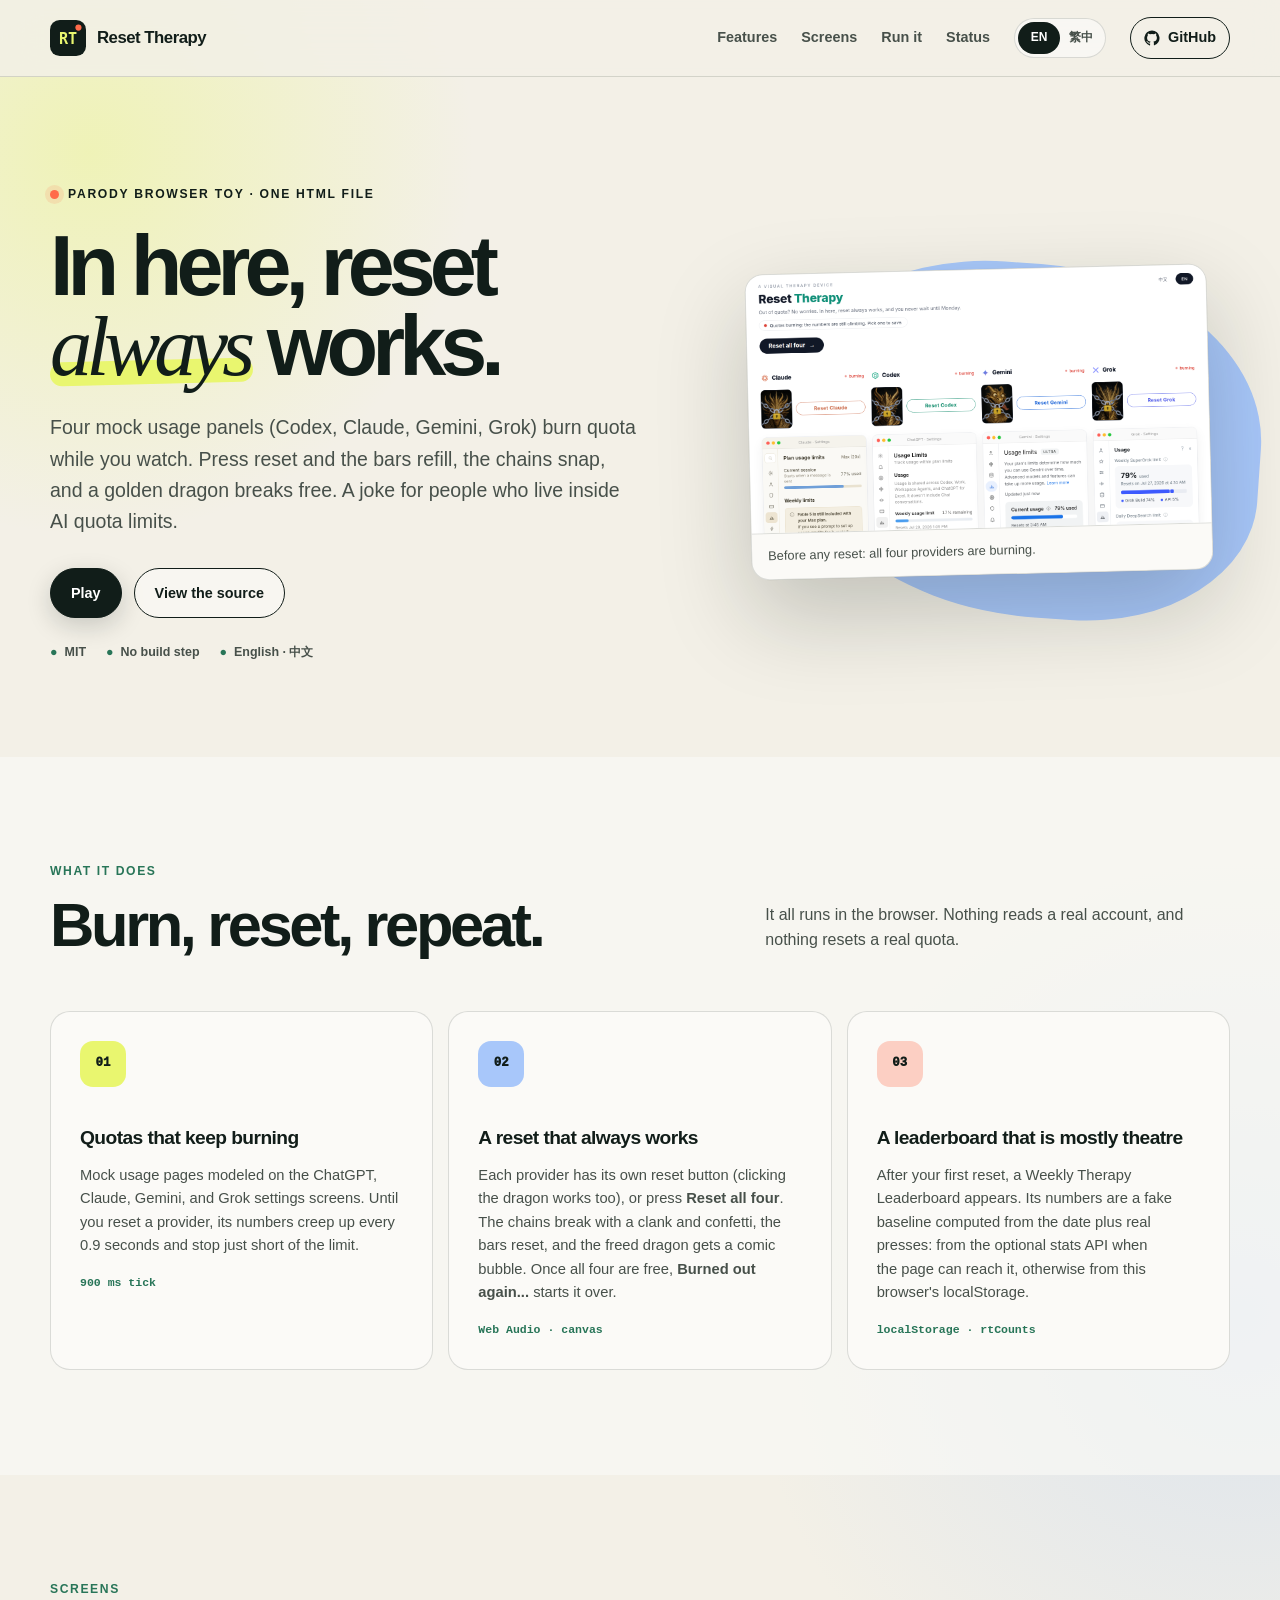
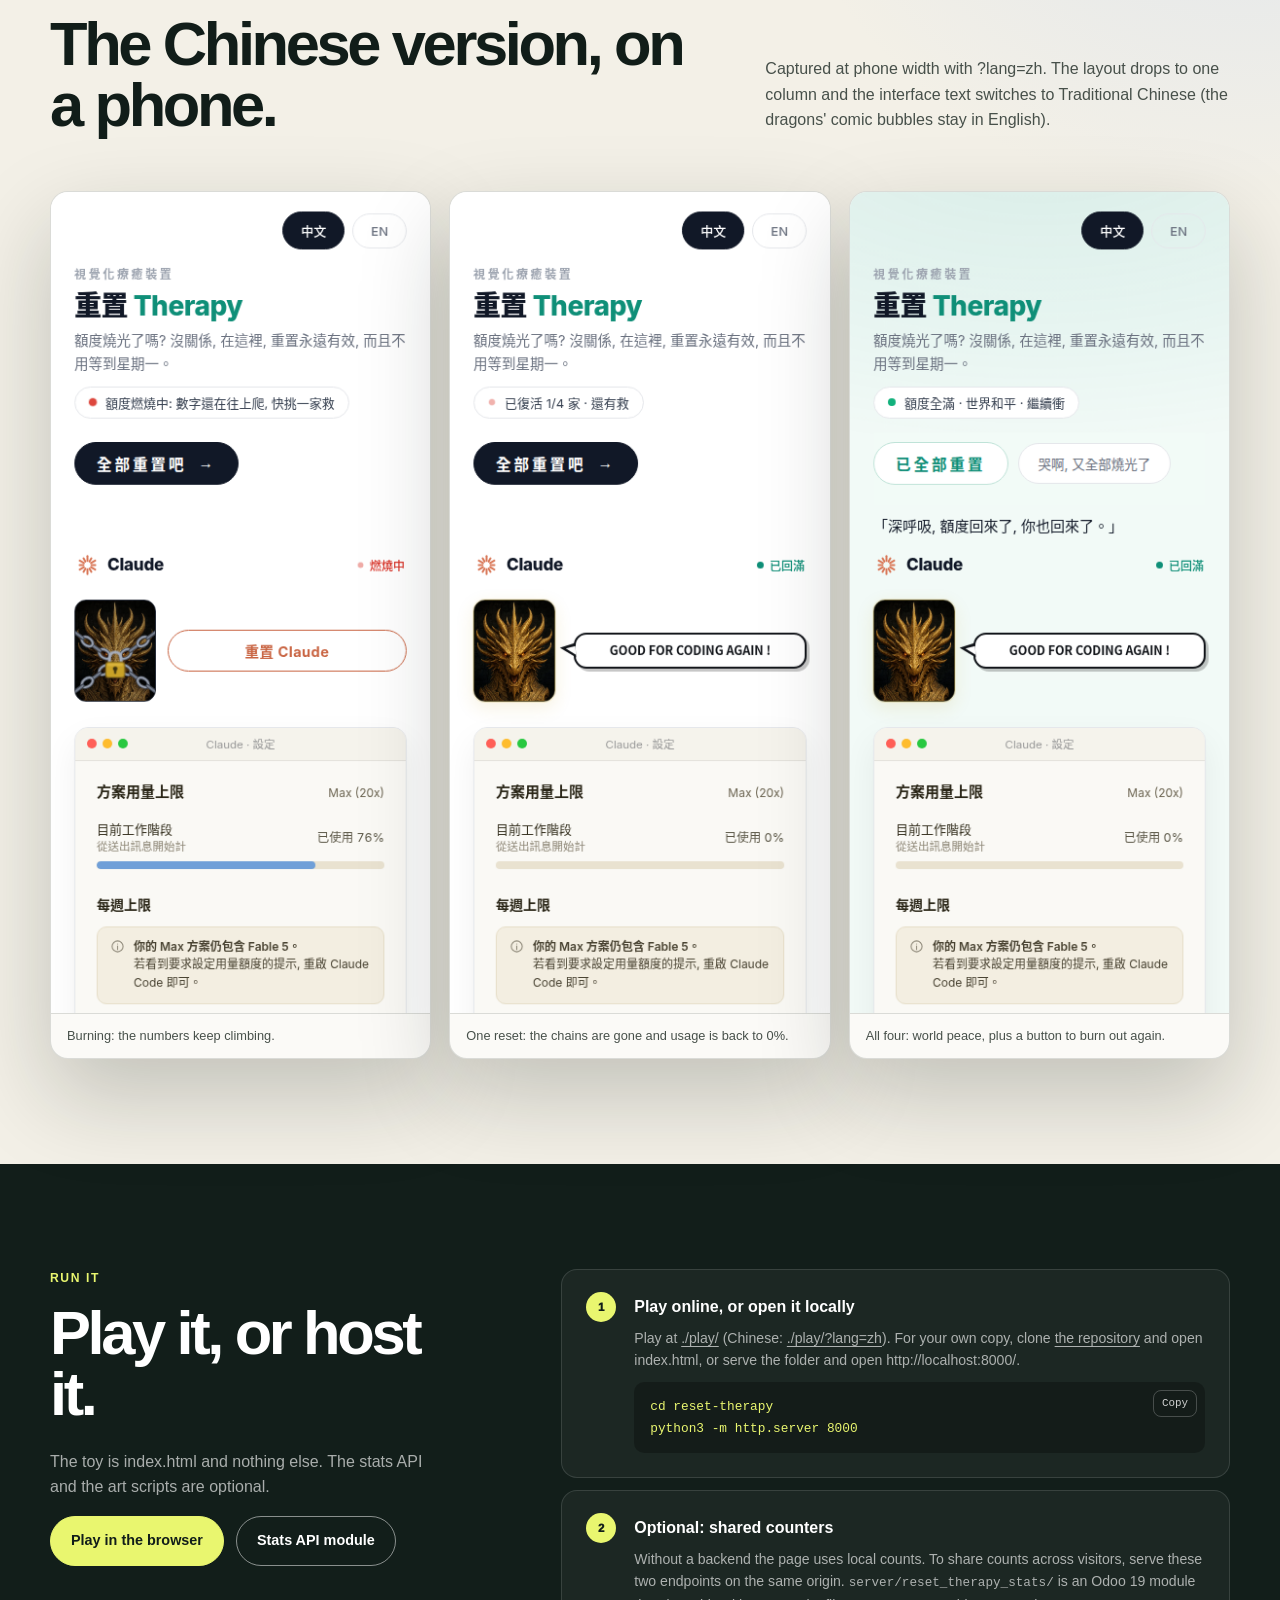
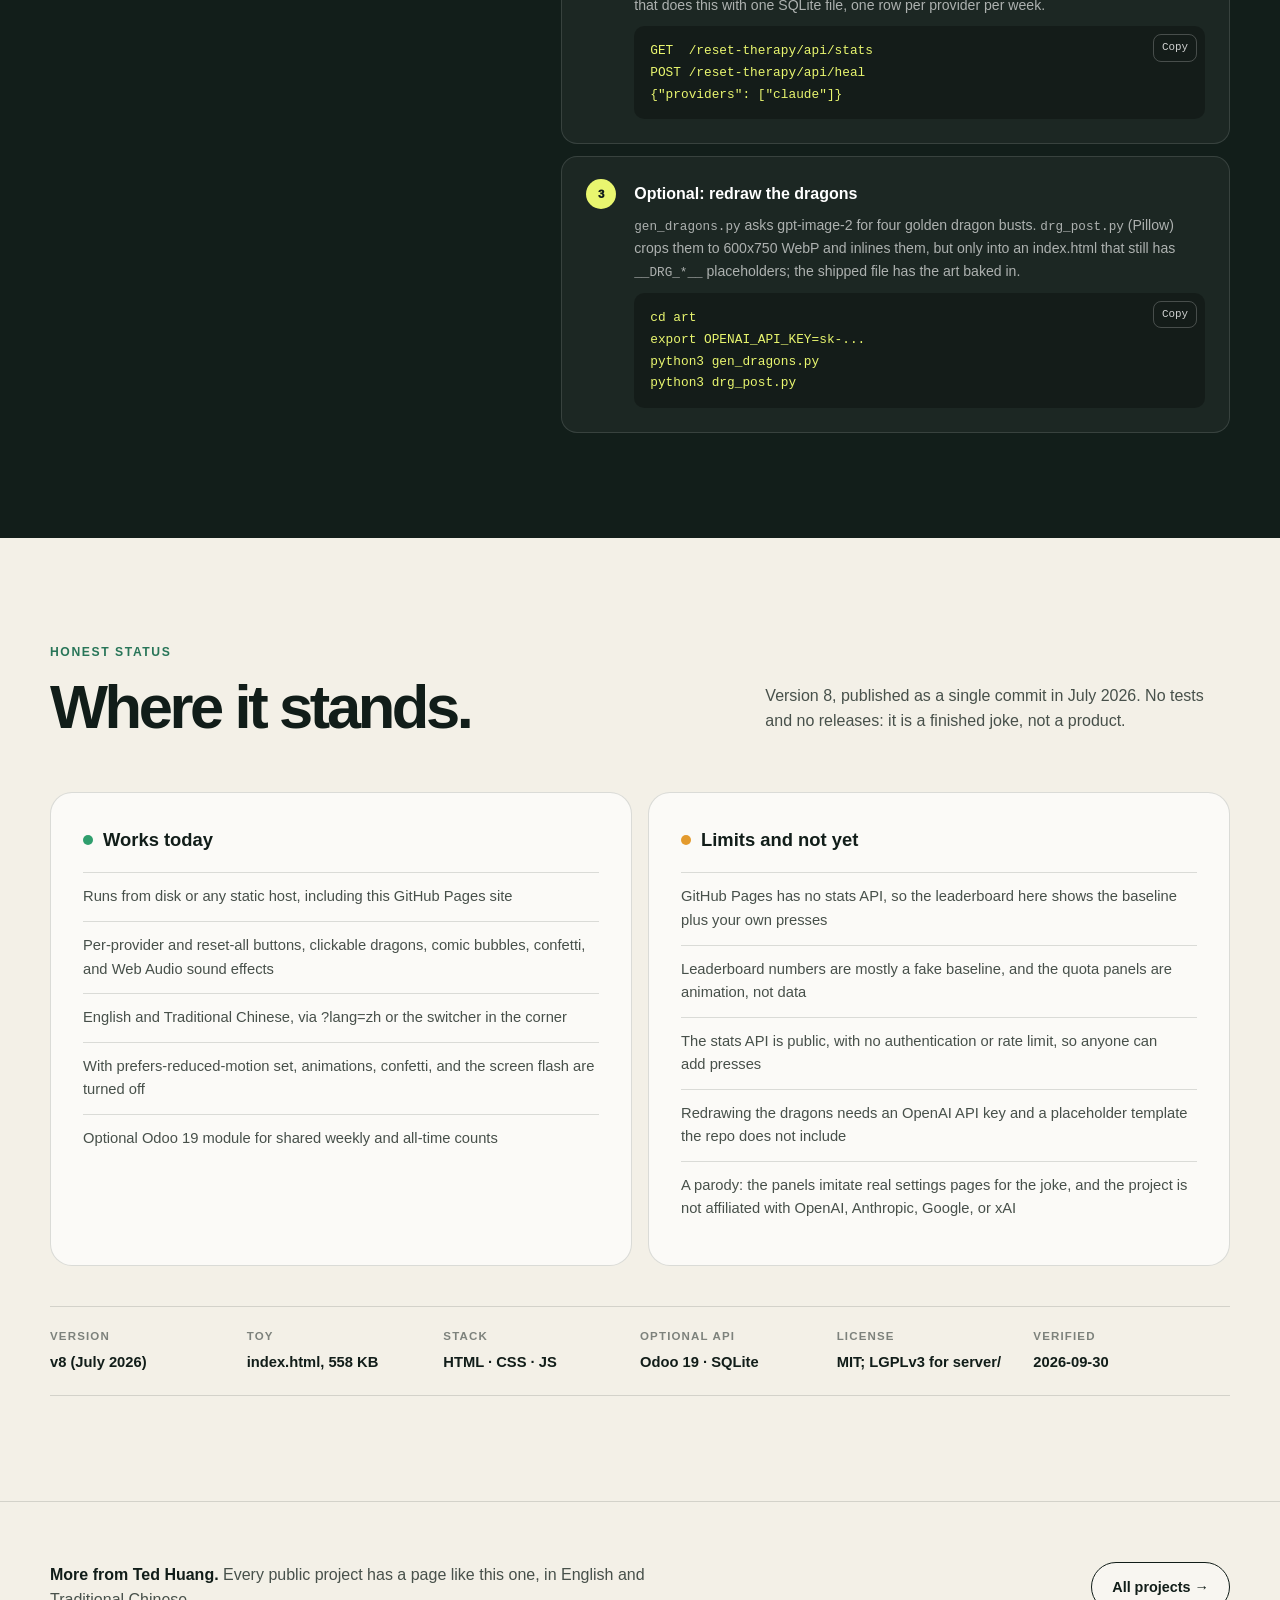
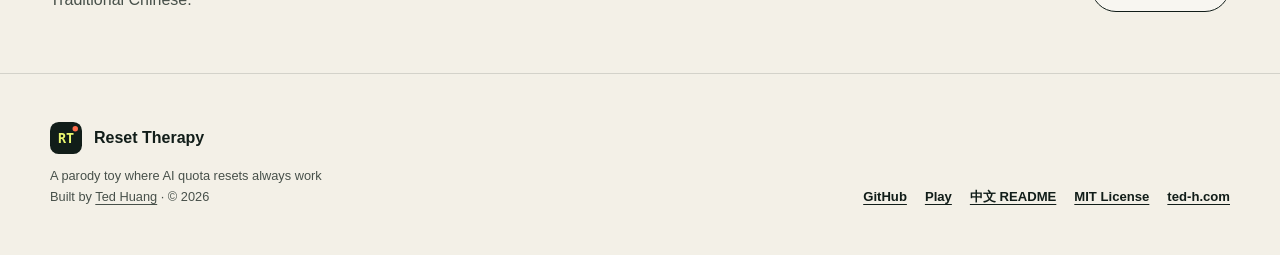
==== site/index.html @ f3035658 "Add bilingual project page and refresh README - site/: English / Traditional Chinese project page fo" ====
<!doctype html>
<!-- Generated from site/page.json by the project-page kit (https://github.com/teddashh/teddashh.github.io/tree/main/kit). Edit page.json, then re-render. -->
<html lang="en" data-lang="en" data-title-en="Reset Therapy · A parody toy where AI quota resets always work" data-title-zh="Reset Therapy · AI 額度永遠能重置的惡搞小玩具" data-desc-en="A one-file browser toy: four mock AI usage panels burn quota in real time, and pressing reset frees a chained golden dragon. Play it on GitHub Pages; an optional Odoo module adds shared counts." data-desc-zh="單一 HTML 檔的瀏覽器小玩具：四個仿造的 AI 用量面板即時燒額度，按下重置就能放出被鎖鏈綁住的黃金龍。可以直接在 GitHub Pages 上玩，選配的 Odoo 模組能讓訪客共用次數。">
<head>
<meta charset="utf-8">
<meta name="viewport" content="width=device-width, initial-scale=1">
<meta http-equiv="Content-Security-Policy" content="default-src 'none'; style-src 'self'; script-src 'self'; img-src 'self' data:; connect-src 'none'; base-uri 'none'; form-action 'none'">
<meta name="theme-color" content="#111d19">
<title>Reset Therapy · A parody toy where AI quota resets always work</title>
<meta name="description" content="A one-file browser toy: four mock AI usage panels burn quota in real time, and pressing reset frees a chained golden dragon. Play it on GitHub Pages; an optional Odoo module adds shared counts.">
<link rel="canonical" href="https://teddashh.github.io/reset-therapy/">
<link rel="alternate" hreflang="en" href="https://teddashh.github.io/reset-therapy/">
<link rel="alternate" hreflang="zh-Hant" href="https://teddashh.github.io/reset-therapy/?lang=zh-TW">
<link rel="alternate" hreflang="x-default" href="https://teddashh.github.io/reset-therapy/">
<meta property="og:type" content="website">
<meta property="og:title" content="Reset Therapy · A parody toy where AI quota resets always work">
<meta property="og:description" content="A one-file browser toy: four mock AI usage panels burn quota in real time, and pressing reset frees a chained golden dragon. Play it on GitHub Pages; an optional Odoo module adds shared counts.">
<meta property="og:url" content="https://teddashh.github.io/reset-therapy/">
<meta name="twitter:card" content="summary">
<link rel="icon" href="favicon.svg" type="image/svg+xml">
<link rel="stylesheet" href="styles.css">
<script src="lang.js"></script>
<script src="app.js" defer></script>
<script type="application/ld+json">{"@context": "https://schema.org", "@type": "SoftwareSourceCode", "name": "Reset Therapy", "codeRepository": "https://github.com/teddashh/reset-therapy", "description": "A one-file browser toy: four mock AI usage panels burn quota in real time, and pressing reset frees a chained golden dragon. Play it on GitHub Pages; an optional Odoo module adds shared counts.", "author": {"@type": "Person", "name": "Ted Huang", "url": "https://www.ted-h.com"}, "url": "https://teddashh.github.io/reset-therapy/", "programmingLanguage": "HTML", "license": "https://spdx.org/licenses/MIT.html"}</script>
</head>
<body>
<a class="skip-link" href="#main"><span class="lang-en">Skip to content</span><span class="lang-zh" lang="zh-Hant">跳到主要內容</span></a>
<header class="site-header"><div class="header-inner">
<a class="brand" href="#top"><img src="logo.svg" alt="" width="36" height="36"><span>Reset Therapy</span></a>
<button class="menu-button" type="button" aria-expanded="false" aria-controls="site-navigation"><span class="lang-en">Menu</span><span class="lang-zh" lang="zh-Hant">選單</span></button>
<nav class="site-nav" id="site-navigation" aria-label="Primary">
<a href="#features"><span class="lang-en">Features</span><span class="lang-zh" lang="zh-Hant">功能</span></a><a href="#screens"><span class="lang-en">Screens</span><span class="lang-zh" lang="zh-Hant">畫面</span></a><a href="#start"><span class="lang-en">Run it</span><span class="lang-zh" lang="zh-Hant">執行</span></a><a href="#status"><span class="lang-en">Status</span><span class="lang-zh" lang="zh-Hant">目前狀態</span></a>
<div class="language-switch" role="group" aria-label="Language / 語言"><button type="button" data-language="en" aria-pressed="true">EN</button><button type="button" data-language="zh" aria-pressed="false">繁中</button></div>
<a class="github-link" href="https://github.com/teddashh/reset-therapy"><svg viewBox="0 0 24 24" aria-hidden="true"><path fill="currentColor" d="M12 .7a11.5 11.5 0 0 0-3.64 22.4c.58.1.79-.25.79-.56v-2.24c-3.22.7-3.9-1.37-3.9-1.37-.52-1.34-1.28-1.7-1.28-1.7-1.05-.72.08-.7.08-.7 1.16.08 1.77 1.19 1.77 1.19 1.03 1.77 2.7 1.26 3.36.96.1-.75.4-1.26.73-1.55-2.57-.29-5.28-1.29-5.28-5.69 0-1.26.45-2.28 1.19-3.09-.12-.29-.52-1.46.11-3.05 0 0 .97-.31 3.16 1.18a10.96 10.96 0 0 1 5.76 0c2.2-1.49 3.16-1.18 3.16-1.18.63 1.59.23 2.76.11 3.05.74.81 1.19 1.83 1.19 3.09 0 4.42-2.72 5.39-5.3 5.68.42.36.79 1.07.79 2.16v3.21c0 .31.21.67.8.56A11.5 11.5 0 0 0 12 .7Z"/></svg><span>GitHub</span></a>
</nav>
</div></header>
<main id="main">
<section class="hero" id="top"><div class="hero-copy"><div class="eyebrow"><span class="lang-en">Parody browser toy · One HTML file</span><span class="lang-zh" lang="zh-Hant">惡搞瀏覽器小玩具 · 單一 HTML 檔</span></div><h1 class="lang-en">In here, reset <em>always</em> works.</h1><h1 class="lang-zh" lang="zh-Hant">這裡的重置<em>永遠</em>有效。</h1><p class="lang-en">Four mock usage panels (Codex, Claude, Gemini, Grok) burn quota while you watch. Press reset and the bars refill, the chains snap, and a golden dragon breaks free. A joke for people who live inside AI quota limits.</p><p class="lang-zh" lang="zh-Hant">四個仿造的用量面板（Codex、Claude、Gemini、Grok）就在你眼前燒額度。按下重置，額度回滿、鎖鏈斷開，黃金龍重獲自由。獻給活在 AI 額度上限裡的人。</p><div class="button-row"><a class="button button-primary" href="./play/"><span class="lang-en">Play</span><span class="lang-zh" lang="zh-Hant">開始玩</span></a><a class="button button-secondary" href="https://github.com/teddashh/reset-therapy"><span class="lang-en">View the source</span><span class="lang-zh" lang="zh-Hant">查看原始碼</span></a></div><div class="hero-notes"><span>MIT</span><span class="lang-en">No build step</span><span class="lang-zh" lang="zh-Hant">不用建置</span><span>English · 中文</span></div></div><div class="visual-wrap is-image"><figure class="shot"><img src="assets/screenshot-desktop.png" alt="Reset Therapy in a desktop browser, English interface: four chained golden dragons with reset buttons above mock usage panels for Claude, Codex, Gemini, and Grok, all marked burning" loading="eager"><figcaption><span class="lang-en">Before any reset: all four providers are burning.</span><span class="lang-zh" lang="zh-Hant">還沒重置：四家都在燃燒中。</span></figcaption></figure></div></section>
<section class="tinted" id="features"><div class="section"><div class="section-heading "><div><div class="section-kicker"><span class="lang-en">What it does</span><span class="lang-zh" lang="zh-Hant">功能</span></div><h2 class="lang-en">Burn, reset, repeat.</h2><h2 class="lang-zh" lang="zh-Hant">燒光、重置、再來一次。</h2></div><p class="lang-en">It all runs in the browser. Nothing reads a real account, and nothing resets a real quota.</p><p class="lang-zh" lang="zh-Hant">全部在瀏覽器裡執行，不讀任何真實帳號，也不會重置任何真實額度。</p></div><div class="card-grid"><article class="card"><div class="card-icon">01</div><h3 class="lang-en">Quotas that keep burning</h3><h3 class="lang-zh" lang="zh-Hant">一直在燒的額度</h3><p class="lang-en">Mock usage pages modeled on the ChatGPT, Claude, Gemini, and Grok settings screens. Until you reset a provider, its numbers creep up every 0.9 seconds and stop just short of the limit.</p><p class="lang-zh" lang="zh-Hant">仿照 ChatGPT、Claude、Gemini、Grok 設定畫面做的用量頁。還沒重置的那幾家，數字每 0.9 秒往上爬一點，一路爬到快滿才停。</p><span class="tag">900 ms tick</span></article><article class="card"><div class="card-icon">02</div><h3 class="lang-en">A reset that always works</h3><h3 class="lang-zh" lang="zh-Hant">永遠有效的重置</h3><p class="lang-en">Each provider has its own reset button (clicking the dragon works too), or press <strong>Reset all four</strong>. The chains break with a clank and confetti, the bars reset, and the freed dragon gets a comic bubble. Once all four are free, <strong>Burned out again...</strong> starts it over.</p><p class="lang-zh" lang="zh-Hant">每家都有自己的重置鈕（直接點龍也可以），或是按<strong>全部重置吧</strong>一次救四家。鎖鏈噹啷斷開、彩帶噴出、用量歸零，重獲自由的龍會冒出漫畫對話框。四家都救回來之後，還有一顆「又全部燒光了」的按鈕讓一切重來。</p><span class="tag">Web Audio · canvas</span></article><article class="card"><div class="card-icon">03</div><h3 class="lang-en">A leaderboard that is mostly theatre</h3><h3 class="lang-zh" lang="zh-Hant">大半是演出來的排行榜</h3><p class="lang-en">After your first reset, a Weekly Therapy Leaderboard appears. Its numbers are a fake baseline computed from the date plus real presses: from the optional stats API when the page can reach it, otherwise from this browser&#x27;s localStorage.</p><p class="lang-zh" lang="zh-Hant">第一次重置之後，會出現本週療癒排行榜。上面的數字是依日期算出來的假基準值，加上真實的重置次數：連得到選配的統計 API 就用全站累計，連不到就用這個瀏覽器 localStorage 裡的次數。</p><span class="tag">localStorage · rtCounts</span></article></div></div></section>
<section class="section" id="screens"><div class="section-heading "><div><div class="section-kicker"><span class="lang-en">Screens</span><span class="lang-zh" lang="zh-Hant">畫面</span></div><h2 class="lang-en">The Chinese version, on a phone.</h2><h2 class="lang-zh" lang="zh-Hant">手機上的中文版。</h2></div><p class="lang-en">Captured at phone width with ?lang=zh. The layout drops to one column and the interface text switches to Traditional Chinese (the dragons&#x27; comic bubbles stay in English).</p><p class="lang-zh" lang="zh-Hant">用手機寬度加上 ?lang=zh 擷取：版面收成單欄，介面文字換成繁體中文（龍的漫畫對話框維持英文）。</p></div><div class="showcase-grid n3"><figure class="shot"><img src="assets/screenshot-mobile.png" alt="Chinese interface on a phone: Claude&#x27;s dragon in chains next to its reset button, session usage at 76 percent, status burning" loading="lazy"><figcaption><span class="lang-en">Burning: the numbers keep climbing.</span><span class="lang-zh" lang="zh-Hant">燃燒中：數字還在往上爬。</span></figcaption></figure><figure class="shot"><img src="assets/screenshot-mobile-reset-one.png" alt="After resetting Claude: the dragon is free with a comic bubble, usage back to 0 percent, and the status line reads 1 of 4 restored" loading="lazy"><figcaption><span class="lang-en">One reset: the chains are gone and usage is back to 0%.</span><span class="lang-zh" lang="zh-Hant">重置一家：鎖鏈不見了，用量回到 0%。</span></figcaption></figure><figure class="shot"><img src="assets/screenshot-mobile-reset-all.png" alt="After Reset all four: the status line reads quotas full and world peace, with a second button for burning out again" loading="lazy"><figcaption><span class="lang-en">All four: world peace, plus a button to burn out again.</span><span class="lang-zh" lang="zh-Hant">四家全滿：世界和平，外加一顆再燒光一次的按鈕。</span></figcaption></figure></div></section>
<section class="dark-band" id="start"><div class="section qs-grid"><div><div class="section-kicker"><span class="lang-en">Run it</span><span class="lang-zh" lang="zh-Hant">執行</span></div><h2 class="lang-en">Play it, or host it.</h2><h2 class="lang-zh" lang="zh-Hant">線上直接玩，自己也能架。</h2><p class="lang-en">The toy is index.html and nothing else. The stats API and the art scripts are optional.</p><p class="lang-zh" lang="zh-Hant">玩具本體就只有 index.html，統計 API 和美術腳本都是選配。</p><div class="button-row"><a class="button button-primary" href="./play/"><span class="lang-en">Play in the browser</span><span class="lang-zh" lang="zh-Hant">在瀏覽器裡玩</span></a><a class="button button-secondary" href="https://github.com/teddashh/reset-therapy/tree/main/server/reset_therapy_stats"><span class="lang-en">Stats API module</span><span class="lang-zh" lang="zh-Hant">統計 API 模組</span></a></div></div><div class="steps"><article class="step"><h3 class="lang-en">Play online, or open it locally</h3><h3 class="lang-zh" lang="zh-Hant">線上玩，或在本機打開</h3><p class="lang-en">Play at <a href="./play/">./play/</a> (Chinese: <a href="./play/?lang=zh">./play/?lang=zh</a>). For your own copy, clone <a href="https://github.com/teddashh/reset-therapy">the repository</a> and open index.html, or serve the folder and open http://localhost:8000/.</p><p class="lang-zh" lang="zh-Hant">線上版在 <a href="./play/?lang=zh">./play/?lang=zh</a>。想自己跑一份，就把 <a href="https://github.com/teddashh/reset-therapy">這個 repo</a> clone 下來，直接用瀏覽器打開 index.html，或用下面的指令架起來，再打開 http://localhost:8000/。</p><div class="code-wrap"><pre class="code" id="code-1">cd reset-therapy
python3 -m http.server 8000</pre><button class="copy" type="button" data-copy="code-1"><span class="idle"><span class="lang-en">Copy</span><span class="lang-zh" lang="zh-Hant">複製</span></span><span class="done"><span class="lang-en">Copied</span><span class="lang-zh" lang="zh-Hant">已複製</span></span></button></div></article><article class="step"><h3 class="lang-en">Optional: shared counters</h3><h3 class="lang-zh" lang="zh-Hant">選配：全站共用的次數</h3><p class="lang-en">Without a backend the page uses local counts. To share counts across visitors, serve these two endpoints on the same origin. <code>server/reset_therapy_stats/</code> is an Odoo 19 module that does this with one SQLite file, one row per provider per week.</p><p class="lang-zh" lang="zh-Hant">沒有後端時，頁面用的是本機次數。想讓所有訪客看到同一份數字，就在同一個網域提供下面兩個端點。<code>server/reset_therapy_stats/</code> 是 Odoo 19 模組版的實作，次數存在一個 SQLite 檔，每家每週一列。</p><div class="code-wrap"><pre class="code" id="code-2">GET  /reset-therapy/api/stats
POST /reset-therapy/api/heal
{&quot;providers&quot;: [&quot;claude&quot;]}</pre><button class="copy" type="button" data-copy="code-2"><span class="idle"><span class="lang-en">Copy</span><span class="lang-zh" lang="zh-Hant">複製</span></span><span class="done"><span class="lang-en">Copied</span><span class="lang-zh" lang="zh-Hant">已複製</span></span></button></div></article><article class="step"><h3 class="lang-en">Optional: redraw the dragons</h3><h3 class="lang-zh" lang="zh-Hant">選配：重畫四條龍</h3><p class="lang-en"><code>gen_dragons.py</code> asks gpt-image-2 for four golden dragon busts. <code>drg_post.py</code> (Pillow) crops them to 600x750 WebP and inlines them, but only into an index.html that still has <code>__DRG_*__</code> placeholders; the shipped file has the art baked in.</p><p class="lang-zh" lang="zh-Hant"><code>gen_dragons.py</code> 呼叫 gpt-image-2 生成四張黃金龍半身像，<code>drg_post.py</code>（需要 Pillow）再把圖裁成 600x750 的 WebP 內嵌進去。不過它只能寫進還留著 <code>__DRG_*__</code> 預留標記的 index.html，repo 裡的版本已經把圖內嵌好了。</p><div class="code-wrap"><pre class="code" id="code-3">cd art
export OPENAI_API_KEY=sk-...
python3 gen_dragons.py
python3 drg_post.py</pre><button class="copy" type="button" data-copy="code-3"><span class="idle"><span class="lang-en">Copy</span><span class="lang-zh" lang="zh-Hant">複製</span></span><span class="done"><span class="lang-en">Copied</span><span class="lang-zh" lang="zh-Hant">已複製</span></span></button></div></article></div></div></section>
<section class="section" id="status"><div class="section-heading "><div><div class="section-kicker"><span class="lang-en">Honest status</span><span class="lang-zh" lang="zh-Hant">誠實的現況</span></div><h2 class="lang-en">Where it stands.</h2><h2 class="lang-zh" lang="zh-Hant">目前的樣子。</h2></div><p class="lang-en">Version 8, published as a single commit in July 2026. No tests and no releases: it is a finished joke, not a product.</p><p class="lang-zh" lang="zh-Hant">第 8 版，2026 年 7 月以單一 commit 發佈。沒有測試，也沒有 release：這是一個完成的玩笑，不是產品。</p></div><div class="status-grid"><div class="status-col"><h3 class="lang-en">Works today</h3><h3 class="lang-zh" lang="zh-Hant">目前可用</h3><ul><li class="lang-en">Runs from disk or any static host, including this GitHub Pages site</li><li class="lang-zh" lang="zh-Hant">直接開檔或放在任何靜態主機都能跑，包括這個 GitHub Pages 網站</li><li class="lang-en">Per-provider and reset-all buttons, clickable dragons, comic bubbles, confetti, and Web Audio sound effects</li><li class="lang-zh" lang="zh-Hant">單家重置、全部重置、可以點的龍、漫畫對話框、彩帶與 Web Audio 音效</li><li class="lang-en">English and Traditional Chinese, via ?lang=zh or the switcher in the corner</li><li class="lang-zh" lang="zh-Hant">英文與繁體中文，用 ?lang=zh 或右上角的按鈕切換</li><li class="lang-en">With prefers-reduced-motion set, animations, confetti, and the screen flash are turned off</li><li class="lang-zh" lang="zh-Hant">系統開啟「減少動態效果」時，動畫、彩帶和閃屏都會關掉</li><li class="lang-en">Optional Odoo 19 module for shared weekly and all-time counts</li><li class="lang-zh" lang="zh-Hant">選配的 Odoo 19 模組，提供全站共用的每週與累計次數</li></ul></div><div class="status-col is-limits"><h3 class="lang-en">Limits and not yet</h3><h3 class="lang-zh" lang="zh-Hant">限制與尚未完成</h3><ul><li class="lang-en">GitHub Pages has no stats API, so the leaderboard here shows the baseline plus your own presses</li><li class="lang-zh" lang="zh-Hant">GitHub Pages 上沒有統計 API，所以這裡的排行榜只有基準值加上你自己的次數</li><li class="lang-en">Leaderboard numbers are mostly a fake baseline, and the quota panels are animation, not data</li><li class="lang-zh" lang="zh-Hant">排行榜的數字大部分是假的基準值，額度面板也只是動畫，不是真實資料</li><li class="lang-en">The stats API is public, with no authentication or rate limit, so anyone can add presses</li><li class="lang-zh" lang="zh-Hant">統計 API 是公開的，沒有驗證也沒有速率限制，任何人都能直接加次數</li><li class="lang-en">Redrawing the dragons needs an OpenAI API key and a placeholder template the repo does not include</li><li class="lang-zh" lang="zh-Hant">重畫龍需要 OpenAI API 金鑰，還要自備 repo 沒附的預留標記範本</li><li class="lang-en">A parody: the panels imitate real settings pages for the joke, and the project is not affiliated with OpenAI, Anthropic, Google, or xAI</li><li class="lang-zh" lang="zh-Hant">這是惡搞作品：面板模仿真實設定頁只是為了好笑，本專案與 OpenAI、Anthropic、Google、xAI 都沒有關係</li></ul></div></div><dl class="facts"><div class="fact"><dt><span class="lang-en">Version</span><span class="lang-zh" lang="zh-Hant">版本</span></dt><dd><span class="lang-en">v8 (July 2026)</span><span class="lang-zh" lang="zh-Hant">v8（2026 年 7 月）</span></dd></div><div class="fact"><dt><span class="lang-en">Toy</span><span class="lang-zh" lang="zh-Hant">玩具本體</span></dt><dd><span class="lang-en">index.html, 558 KB</span><span class="lang-zh" lang="zh-Hant">index.html，558 KB</span></dd></div><div class="fact"><dt><span class="lang-en">Stack</span><span class="lang-zh" lang="zh-Hant">技術</span></dt><dd><span>HTML · CSS · JS</span></dd></div><div class="fact"><dt><span class="lang-en">Optional API</span><span class="lang-zh" lang="zh-Hant">選配 API</span></dt><dd><span>Odoo 19 · SQLite</span></dd></div><div class="fact"><dt><span class="lang-en">License</span><span class="lang-zh" lang="zh-Hant">授權</span></dt><dd><span class="lang-en">MIT; LGPLv3 for server/</span><span class="lang-zh" lang="zh-Hant">MIT；server/ 為 LGPLv3</span></dd></div><div class="fact"><dt><span class="lang-en">Verified</span><span class="lang-zh" lang="zh-Hant">查核日期</span></dt><dd><span>2026-09-30</span></dd></div></dl></section>
<section class="more"><div class="more-inner"><p class="lang-en"><strong>More from Ted Huang.</strong> Every public project has a page like this one, in English and Traditional Chinese.</p><p class="lang-zh" lang="zh-Hant"><strong>Ted Huang 的其他作品。</strong>每個公開專案都有一頁像這樣的中英雙語介紹。</p><a class="button button-secondary" href="https://teddashh.github.io/"><span class="lang-en">All projects →</span><span class="lang-zh" lang="zh-Hant">全部專案 →</span></a></div></section>
</main>
<footer class="site-footer"><div class="footer-inner">
<div><div class="footer-brand"><img src="logo.svg" alt="" width="32" height="32"><span>Reset Therapy</span></div>
<p class="lang-en">A parody toy where AI quota resets always work</p><p class="lang-zh" lang="zh-Hant">AI 額度永遠能重置的惡搞小玩具</p>
<p><span class="lang-en">Built by</span><span class="lang-zh" lang="zh-Hant">作者</span> <a href="https://github.com/teddashh">Ted Huang</a> · © <span data-year>2026</span></p></div>
<div class="footer-links"><a href="https://github.com/teddashh/reset-therapy">GitHub</a><a href="./play/"><span class="lang-en">Play</span><span class="lang-zh" lang="zh-Hant">開始玩</span></a><a href="https://github.com/teddashh/reset-therapy/blob/main/README.zh-TW.md"><span class="lang-en">中文 README</span><span class="lang-zh" lang="zh-Hant">中文 README</span></a><a href="https://github.com/teddashh/reset-therapy/blob/main/LICENSE"><span class="lang-en">MIT License</span><span class="lang-zh" lang="zh-Hant">MIT 授權</span></a><a href="https://www.ted-h.com">ted-h.com</a></div>
</div></footer>
</body>
</html>
---- site/styles.css ----
:root {
  --ink: #111d19;
  --paper: #f3f0e7;
  --accent: #e9f66f;
  --accent-2: #a8c7fa;
  --signal: #ff6b4a;
  --kicker: #287558;
}

/* Shared project-page system for github.com/teddashh repositories.
   Per-project colors are injected as :root variables above this file's rules. */

:root {
  --ink-soft: color-mix(in srgb, var(--ink) 76%, var(--paper));
  --ink-faint: color-mix(in srgb, var(--ink) 52%, var(--paper));
  --paper-strong: color-mix(in srgb, var(--paper) 35%, #ffffff);
  --line: color-mix(in srgb, var(--ink) 14%, transparent);
  --shadow: 0 24px 80px color-mix(in srgb, var(--ink) 12%, transparent);
  --mono: ui-monospace, SFMono-Regular, Menlo, Consolas, "Liberation Mono", monospace;
  --serif: Georgia, "Times New Roman", "Noto Serif TC", "Songti TC", serif;
  --max: 1180px;
}

* { box-sizing: border-box; }

html {
  scroll-behavior: smooth;
  scroll-padding-top: 92px;
}

html[data-lang="en"] .lang-zh,
html[data-lang="zh"] .lang-en {
  display: none !important;
}

body {
  margin: 0;
  color: var(--ink);
  background:
    radial-gradient(circle at 7% 3%, color-mix(in srgb, var(--accent) 40%, transparent), transparent 24rem),
    radial-gradient(circle at 97% 26%, color-mix(in srgb, var(--accent-2) 30%, transparent), transparent 31rem),
    var(--paper);
  font-family: Inter, ui-sans-serif, -apple-system, BlinkMacSystemFont, "Segoe UI", "PingFang TC", "Noto Sans TC", "Microsoft JhengHei", sans-serif;
  line-height: 1.6;
  -webkit-font-smoothing: antialiased;
}

html[data-lang="zh"] body { line-height: 1.75; }

/* Keep Chinese headings and quotes from splitting a word across lines: break at
   spaces, punctuation, and the word boundaries app.js marks, balance the
   lines, and only fall back to any point if a single word cannot fit. */
html[data-lang="zh"] h1,
html[data-lang="zh"] h2,
html[data-lang="zh"] .quote {
  word-break: keep-all;
  overflow-wrap: anywhere;
  text-wrap: balance;
}

/* Keep a lone character or word off the last line of body copy. */
p, li { text-wrap: pretty; }

a {
  color: inherit;
  text-decoration-thickness: 1px;
  text-underline-offset: 0.2em;
}

button, a { -webkit-tap-highlight-color: transparent; }

button:focus-visible,
a:focus-visible {
  outline: 3px solid var(--signal);
  outline-offset: 4px;
}

code {
  font-family: var(--mono);
  font-size: 0.9em;
}

.skip-link {
  position: fixed;
  z-index: 100;
  top: 12px;
  left: 12px;
  transform: translateY(-150%);
  padding: 10px 14px;
  border-radius: 8px;
  background: var(--ink);
  color: #fff;
}

.skip-link:focus { transform: none; }

/* ---------- header ---------- */

.site-header {
  position: sticky;
  z-index: 20;
  top: 0;
  border-bottom: 1px solid var(--line);
  background: color-mix(in srgb, var(--paper) 86%, transparent);
  backdrop-filter: blur(18px);
  -webkit-backdrop-filter: blur(18px);
}

.header-inner {
  width: min(calc(100% - 40px), var(--max));
  height: 76px;
  margin: 0 auto;
  display: flex;
  align-items: center;
  gap: 28px;
}

.brand {
  display: inline-flex;
  align-items: center;
  gap: 11px;
  font-size: 1.05rem;
  font-weight: 800;
  letter-spacing: -0.03em;
  text-decoration: none;
  white-space: nowrap;
}

.brand img {
  width: 36px;
  height: 36px;
}

.site-nav {
  display: flex;
  align-items: center;
  gap: 24px;
  margin-left: auto;
}

.site-nav a {
  color: var(--ink-soft);
  font-size: 0.9rem;
  font-weight: 700;
  text-decoration: none;
}

.site-nav a:hover { color: var(--ink); }

.language-switch {
  display: flex;
  padding: 3px;
  border: 1px solid var(--line);
  border-radius: 999px;
  background: color-mix(in srgb, #ffffff 48%, transparent);
}

.language-switch button {
  min-width: 42px;
  border: 0;
  border-radius: 999px;
  padding: 6px 9px;
  color: var(--ink-soft);
  background: transparent;
  cursor: pointer;
  font: inherit;
  font-size: 0.75rem;
  font-weight: 800;
}

.language-switch button[aria-pressed="true"] {
  color: #fff;
  background: var(--ink);
}

.github-link {
  display: inline-flex;
  align-items: center;
  gap: 8px;
  padding: 8px 13px;
  border: 1px solid var(--ink);
  border-radius: 999px;
}

.site-nav .github-link { color: var(--ink); }

.github-link svg { width: 16px; height: 16px; }

.menu-button {
  display: none;
  margin-left: auto;
  border: 1px solid var(--line);
  border-radius: 999px;
  padding: 8px 12px;
  background: var(--paper-strong);
  color: var(--ink);
  font: inherit;
  font-size: 0.82rem;
  font-weight: 800;
}

main { overflow: hidden; }

.hero,
.section,
.footer-inner {
  width: min(calc(100% - 40px), var(--max));
  margin-inline: auto;
}

/* ---------- hero ---------- */

.hero {
  min-height: 680px;
  padding: 100px 0 90px;
  display: grid;
  grid-template-columns: minmax(0, 1.08fr) minmax(360px, 0.92fr);
  align-items: center;
  gap: clamp(48px, 7vw, 96px);
}

.eyebrow {
  display: inline-flex;
  align-items: center;
  gap: 9px;
  margin: 0 0 22px;
  font-size: 0.76rem;
  font-weight: 900;
  letter-spacing: 0.14em;
  text-transform: uppercase;
}

.eyebrow::before {
  flex: none;
  width: 9px;
  height: 9px;
  border-radius: 50%;
  background: var(--signal);
  box-shadow: 0 0 0 5px color-mix(in srgb, var(--signal) 14%, transparent);
  content: "";
}

h1, h2, h3, p { margin-top: 0; }

h1 {
  max-width: 760px;
  margin-bottom: 25px;
  font-size: clamp(3.1rem, 6.6vw, 6.3rem);
  line-height: 0.95;
  letter-spacing: -0.07em;
}

.hero-copy h1.lang-zh {
  font-size: clamp(2.6rem, 4.7vw, 4.5rem);
  line-height: 1.08;
  letter-spacing: -0.04em;
}

h1 em {
  position: relative;
  z-index: 0;
  display: inline-block;
  font-family: var(--serif);
  font-weight: 400;
}

h1.lang-zh em { font-weight: 700; font-style: normal; }

h1 em::after {
  position: absolute;
  z-index: -1;
  right: -0.05em;
  bottom: 0.05em;
  left: 0;
  height: 0.28em;
  border-radius: 999px;
  background: var(--accent);
  content: "";
  transform: rotate(-1.5deg);
}

.hero-copy > p {
  max-width: 630px;
  margin-bottom: 31px;
  color: var(--ink-soft);
  font-size: clamp(1.05rem, 1.8vw, 1.22rem);
}

.button-row {
  display: flex;
  flex-wrap: wrap;
  gap: 12px;
}

.button {
  display: inline-flex;
  min-height: 50px;
  align-items: center;
  justify-content: center;
  gap: 9px;
  border: 1px solid var(--ink);
  border-radius: 999px;
  padding: 12px 20px;
  font-size: 0.9rem;
  font-weight: 850;
  text-decoration: none;
  transition: transform 160ms ease, box-shadow 160ms ease;
}

.button:hover { transform: translateY(-2px); }

.button-primary {
  color: #fff;
  background: var(--ink);
  box-shadow: 0 8px 24px color-mix(in srgb, var(--ink) 18%, transparent);
}

.button-secondary { background: color-mix(in srgb, #ffffff 40%, transparent); }

.hero-notes {
  display: flex;
  flex-wrap: wrap;
  gap: 9px 20px;
  margin-top: 25px;
  color: var(--ink-soft);
  font-size: 0.78rem;
  font-weight: 750;
}

.hero-notes > span::before {
  margin-right: 7px;
  color: var(--kicker);
  content: "●";
}

/* ---------- hero visuals ---------- */

.visual-wrap {
  position: relative;
  padding: 20px;
}

.visual-wrap::before {
  position: absolute;
  inset: -9% -7% 15% 12%;
  border-radius: 48% 52% 40% 60%;
  background: var(--accent-2);
  content: "";
  transform: rotate(4deg);
}

.visual-wrap.is-image::before { inset: 4% -6% -6% 10%; }

.panel {
  position: relative;
  overflow: hidden;
  border: 1px solid color-mix(in srgb, #ffffff 9%, transparent);
  border-radius: 24px;
  color: #eef3f0;
  background: var(--ink);
  box-shadow: 0 36px 90px color-mix(in srgb, var(--ink) 28%, transparent);
  transform: rotate(-1.8deg);
}

.panel-top {
  display: flex;
  align-items: center;
  justify-content: space-between;
  gap: 16px;
  padding: 17px 20px;
  border-bottom: 1px solid color-mix(in srgb, #ffffff 10%, transparent);
  color: color-mix(in srgb, #eef3f0 72%, transparent);
  font-size: 0.72rem;
  font-weight: 800;
  letter-spacing: 0.08em;
  text-transform: uppercase;
}

.live-dot {
  display: inline-flex;
  align-items: center;
  gap: 7px;
  color: var(--accent);
  white-space: nowrap;
}

.live-dot::before {
  width: 7px;
  height: 7px;
  border-radius: 50%;
  background: currentColor;
  box-shadow: 0 0 0 4px color-mix(in srgb, var(--accent) 12%, transparent);
  content: "";
}

.panel-body { padding: 24px; }

.panel-name {
  margin-bottom: 4px;
  font-family: var(--mono);
  font-size: 1.22rem;
  font-weight: 800;
  overflow-wrap: anywhere;
}

.panel-meta {
  margin-bottom: 22px;
  color: color-mix(in srgb, #eef3f0 55%, transparent);
  font-size: 0.78rem;
}

.check-list {
  position: relative;
  display: grid;
  gap: 3px;
}

.check-list::before {
  position: absolute;
  top: 17px;
  bottom: 17px;
  left: 12px;
  width: 1px;
  background: color-mix(in srgb, #ffffff 15%, transparent);
  content: "";
}

.check-row {
  position: relative;
  display: grid;
  grid-template-columns: 25px 1fr auto;
  align-items: center;
  gap: 12px;
  min-height: 52px;
  font-size: 0.82rem;
}

.check-mark {
  z-index: 1;
  display: grid;
  width: 25px;
  height: 25px;
  place-items: center;
  border: 3px solid var(--ink);
  border-radius: 50%;
  color: var(--ink);
  background: var(--accent);
  font-size: 0.66rem;
  font-weight: 950;
}

.check-mark.is-wait { background: color-mix(in srgb, #ffffff 22%, transparent); color: #eef3f0; }
.check-mark.is-warn { background: #ffc46b; }
.check-mark.is-fail { background: #ff8a7a; }

.check-row strong { display: block; }

.check-row small,
.check-side {
  display: block;
  color: color-mix(in srgb, #eef3f0 52%, transparent);
  font-family: var(--mono);
  font-size: 0.72rem;
  overflow-wrap: anywhere;
}

.panel-footer {
  display: flex;
  justify-content: space-between;
  gap: 16px;
  margin: 24px -24px -24px;
  padding: 16px 24px;
  color: var(--ink);
  background: var(--accent);
  font-size: 0.78rem;
  font-weight: 900;
}

/* terminal */
.term {
  margin: 0;
  padding: 22px 24px 26px;
  font-family: var(--mono);
  font-size: 0.8rem;
  line-height: 1.75;
  white-space: pre-wrap;
  overflow-wrap: anywhere;
}

.term .t-cmd { color: #ffffff; }
.term .t-cmd::before { color: var(--accent); content: "$ "; }
.term .t-out { color: color-mix(in srgb, #eef3f0 70%, transparent); }
.term .t-dim { color: color-mix(in srgb, #eef3f0 42%, transparent); }
.term .t-ok { color: var(--accent); }
.term .t-warn { color: #ffc46b; }
.term .t-err { color: #ff8a7a; }
.term span { display: block; }

.dots { display: inline-flex; gap: 6px; }
.dots i {
  width: 10px;
  height: 10px;
  border-radius: 50%;
  background: color-mix(in srgb, #ffffff 22%, transparent);
}

/* report (light card) */
.panel.is-light {
  color: var(--ink);
  background: var(--paper-strong);
  border-color: var(--line);
}

.panel.is-light .panel-top {
  color: var(--ink-faint);
  border-bottom-color: var(--line);
}

.panel.is-light .panel-meta { color: var(--ink-faint); }

.report-title {
  margin-bottom: 4px;
  font-size: 1.45rem;
  font-weight: 850;
  letter-spacing: -0.03em;
}

.report-row {
  display: grid;
  grid-template-columns: 1fr auto;
  align-items: center;
  gap: 14px;
  padding: 14px 0;
  border-top: 1px solid var(--line);
}

.report-row strong { display: block; font-size: 0.95rem; line-height: 1.3; }
.report-row small { color: var(--ink-faint); font-family: var(--mono); font-size: 0.72rem; }

.pill {
  display: inline-block;
  padding: 4px 10px;
  border-radius: 999px;
  font-size: 0.72rem;
  font-weight: 850;
  white-space: nowrap;
}

.pill-critical { color: #8a1c12; background: #ffd8d2; }
.pill-high { color: #7a4300; background: #ffe6b3; }
.pill-medium { color: #5c4a00; background: #fff2b8; }
.pill-ok { color: #135a3d; background: #c9f0dc; }
.pill-info { color: #1d3f7a; background: #d6e4ff; }
.pill-muted { color: var(--ink-soft); background: color-mix(in srgb, var(--ink) 8%, transparent); }

.panel.is-light .panel-footer {
  margin-top: 18px;
}

/* chat */
.chat {
  display: grid;
  gap: 12px;
  padding: 22px;
}

.bubble {
  max-width: 88%;
  padding: 12px 15px;
  border-radius: 16px;
  font-size: 0.85rem;
  line-height: 1.5;
}

.bubble small {
  display: block;
  margin-bottom: 4px;
  font-size: 0.68rem;
  font-weight: 850;
  letter-spacing: 0.06em;
  text-transform: uppercase;
  opacity: 0.7;
}

.bubble-user {
  justify-self: end;
  color: var(--ink);
  background: var(--accent);
  border-bottom-right-radius: 5px;
}

.bubble-ai {
  justify-self: start;
  color: #eef3f0;
  background: color-mix(in srgb, #ffffff 8%, transparent);
  border: 1px solid color-mix(in srgb, #ffffff 12%, transparent);
  border-bottom-left-radius: 5px;
}

.bubble-system {
  justify-self: center;
  max-width: 100%;
  color: color-mix(in srgb, #eef3f0 60%, transparent);
  background: transparent;
  font-family: var(--mono);
  font-size: 0.72rem;
  text-align: center;
}

.bubble .cite {
  display: inline-block;
  margin-top: 8px;
  padding: 3px 8px;
  border-radius: 999px;
  background: color-mix(in srgb, #ffffff 10%, transparent);
  font-family: var(--mono);
  font-size: 0.68rem;
}

/* stack */
.stack {
  display: grid;
  gap: 10px;
  padding: 20px;
}

.stack-card {
  display: grid;
  grid-template-columns: 42px 1fr auto;
  align-items: center;
  gap: 13px;
  padding: 13px;
  border: 1px solid color-mix(in srgb, #ffffff 12%, transparent);
  border-radius: 14px;
  background: color-mix(in srgb, #ffffff 5%, transparent);
}

.stack-icon {
  display: grid;
  width: 42px;
  height: 42px;
  place-items: center;
  border-radius: 11px;
  color: var(--ink);
  background: var(--accent);
  font-family: var(--mono);
  font-weight: 900;
}

.stack-card strong, .stack-card small { display: block; }
.stack-card small { color: color-mix(in srgb, #eef3f0 55%, transparent); font-family: var(--mono); font-size: 0.72rem; }

.stack-status {
  padding: 5px 8px;
  border-radius: 999px;
  color: var(--ink);
  background: color-mix(in srgb, var(--accent) 85%, #ffffff);
  font-size: 0.66rem;
  font-weight: 900;
  text-transform: uppercase;
  white-space: nowrap;
}

/* framed screenshot */
.shot {
  position: relative;
  margin: 0;
  overflow: hidden;
  border: 1px solid var(--line);
  border-radius: 18px;
  background: var(--paper-strong);
  box-shadow: 0 36px 90px color-mix(in srgb, var(--ink) 22%, transparent);
}

.visual-wrap .shot { transform: rotate(-1.4deg); }

.shot img {
  display: block;
  width: 100%;
  height: auto;
}

.shot figcaption {
  padding: 12px 16px;
  border-top: 1px solid var(--line);
  color: var(--ink-soft);
  font-size: 0.8rem;
}

/* ---------- stats ---------- */

.stats {
  width: min(calc(100% - 40px), var(--max));
  margin: -30px auto 0;
  display: grid;
  grid-template-columns: repeat(4, minmax(0, 1fr));
  border-top: 1px solid var(--line);
  border-bottom: 1px solid var(--line);
}

.stats.n2 { grid-template-columns: repeat(2, minmax(0, 1fr)); }
.stats.n3 { grid-template-columns: repeat(3, minmax(0, 1fr)); }

.stat {
  padding: 26px 24px 28px 0;
}

.stat + .stat {
  padding-left: 24px;
  border-left: 1px solid var(--line);
}

.stat-value {
  display: block;
  margin-bottom: 6px;
  font-family: var(--serif);
  font-size: clamp(2.2rem, 4vw, 3.2rem);
  line-height: 1;
  letter-spacing: -0.03em;
}

.stat-label {
  color: var(--ink-soft);
  font-size: 0.86rem;
  font-weight: 700;
}

/* ---------- sections ---------- */

.section { padding: 105px 0; }

.section-kicker {
  margin-bottom: 13px;
  color: var(--kicker);
  font-size: 0.76rem;
  font-weight: 900;
  letter-spacing: 0.13em;
  text-transform: uppercase;
}

.section-heading {
  display: grid;
  grid-template-columns: 1fr 0.72fr;
  gap: 70px;
  align-items: end;
  margin-bottom: 55px;
}

h2 {
  margin-bottom: 0;
  font-size: clamp(2.3rem, 4.8vw, 4.5rem);
  line-height: 1;
  letter-spacing: -0.055em;
}

h2.lang-zh {
  font-size: clamp(2.1rem, 4.2vw, 3.8rem);
  line-height: 1.12;
  letter-spacing: -0.03em;
}

.section-heading p {
  margin-bottom: 3px;
  color: var(--ink-soft);
  font-size: 1rem;
}

/* dark problem band */
.band {
  width: 100%;
  color: #f7f4eb;
  background: var(--ink);
}

.band .section-kicker { color: var(--accent); }

.problem-grid {
  display: grid;
  grid-template-columns: 0.9fr 1.1fr;
  gap: clamp(50px, 10vw, 135px);
  align-items: center;
}

.band h2 { margin-bottom: 24px; }

.band p { color: color-mix(in srgb, #f7f4eb 68%, transparent); }

.quote {
  position: relative;
  margin: 0;
  padding: 38px;
  border: 1px solid color-mix(in srgb, #ffffff 13%, transparent);
  border-radius: 24px;
  background: color-mix(in srgb, #ffffff 4.5%, transparent);
  font-family: var(--serif);
  font-size: clamp(1.45rem, 2.8vw, 2.35rem);
  line-height: 1.25;
  letter-spacing: -0.02em;
}

.quote.lang-zh {
  font-family: inherit;
  font-weight: 700;
  line-height: 1.5;
  letter-spacing: 0;
}

.quote::before {
  position: absolute;
  top: -32px;
  left: 20px;
  color: var(--signal);
  content: "\201C";
  font-family: var(--serif);
  font-size: 6rem;
  line-height: 1;
}

/* numbered flow */
.flow-grid {
  display: grid;
  grid-template-columns: repeat(4, minmax(0, 1fr));
  border-top: 1px solid var(--line);
  border-bottom: 1px solid var(--line);
}

.flow-grid.n3 { grid-template-columns: repeat(3, minmax(0, 1fr)); }
.flow-grid.n2 { grid-template-columns: repeat(2, minmax(0, 1fr)); }

.flow-card {
  position: relative;
  padding: 30px 28px 34px 0;
}

.flow-card + .flow-card {
  padding-left: 28px;
  border-left: 1px solid var(--line);
}

.flow-number {
  display: grid;
  width: 35px;
  height: 35px;
  margin-bottom: 30px;
  place-items: center;
  border-radius: 50%;
  color: #fff;
  background: var(--ink);
  font-family: var(--mono);
  font-size: 0.78rem;
  font-weight: 900;
}

.flow-card h3 {
  margin-bottom: 11px;
  font-size: 1.16rem;
  letter-spacing: -0.025em;
}

.flow-card p {
  margin-bottom: 0;
  color: var(--ink-soft);
  font-size: 0.92rem;
}

/* capability cards */
.tinted { background: color-mix(in srgb, var(--paper-strong) 64%, transparent); }

.card-grid {
  display: grid;
  grid-template-columns: repeat(3, minmax(0, 1fr));
  gap: 15px;
}

.card {
  min-height: 270px;
  padding: 29px;
  border: 1px solid var(--line);
  border-radius: 20px;
  background: var(--paper-strong);
  transition: transform 180ms ease, box-shadow 180ms ease;
}

.card:hover {
  box-shadow: var(--shadow);
  transform: translateY(-4px);
}

.card-icon {
  display: grid;
  width: 46px;
  height: 46px;
  margin-bottom: 36px;
  place-items: center;
  border-radius: 13px;
  background: var(--accent);
  font-family: var(--mono);
  font-size: 0.78rem;
  font-weight: 950;
}

.card:nth-child(3n + 2) .card-icon { background: var(--accent-2); }
.card:nth-child(3n) .card-icon { background: color-mix(in srgb, var(--signal) 30%, var(--paper-strong)); }

.card h3 {
  margin-bottom: 10px;
  font-size: 1.2rem;
  letter-spacing: -0.03em;
}

.card p {
  margin-bottom: 0;
  color: var(--ink-soft);
  font-size: 0.92rem;
}

.card .tag {
  display: inline-block;
  margin-top: 16px;
  color: var(--kicker);
  font-family: var(--mono);
  font-size: 0.72rem;
  font-weight: 700;
}

/* showcase */
.showcase-grid {
  display: grid;
  grid-template-columns: minmax(0, 1fr);
  gap: 18px;
  align-items: start;
}

.showcase-grid.n2 { grid-template-columns: repeat(2, minmax(0, 1fr)); }
.showcase-grid.n3 { grid-template-columns: repeat(3, minmax(0, 1fr)); }

/* architecture */
.arch-shell {
  display: grid;
  grid-template-columns: 1fr 0.82fr;
  gap: 16px;
}

.arch-map,
.principles {
  border-radius: 24px;
}

.arch-map {
  position: relative;
  overflow: hidden;
  min-height: 460px;
  padding: 38px;
  color: #fff;
  background: var(--ink);
}

.arch-map::after {
  position: absolute;
  right: -100px;
  bottom: -150px;
  width: 350px;
  height: 350px;
  border: 90px solid color-mix(in srgb, var(--accent) 8%, transparent);
  border-radius: 50%;
  content: "";
}

.map-label {
  margin-bottom: 36px;
  color: color-mix(in srgb, #ffffff 55%, transparent);
  font-size: 0.72rem;
  font-weight: 900;
  letter-spacing: 0.12em;
  text-transform: uppercase;
}

.map-flow {
  position: relative;
  z-index: 1;
  display: grid;
  grid-template-columns: 0.8fr 36px 1fr 36px 0.8fr;
  align-items: center;
  gap: 8px;
}

.map-flow.n2 { grid-template-columns: 1fr 36px 1fr; }
.map-flow.n4 { grid-template-columns: 1fr 28px 1fr 28px 1fr 28px 1fr; }
.arch-shell.is-solo { grid-template-columns: 1fr; }

.map-node {
  min-height: 128px;
  padding: 18px;
  border: 1px solid color-mix(in srgb, #ffffff 14%, transparent);
  border-radius: 16px;
  background: color-mix(in srgb, #ffffff 5.5%, transparent);
}

.map-node.is-core {
  min-height: 200px;
  border-color: color-mix(in srgb, var(--accent) 50%, transparent);
  background: color-mix(in srgb, var(--accent) 9%, transparent);
}

.map-node strong {
  display: block;
  margin-bottom: 11px;
  font-size: 0.98rem;
  overflow-wrap: anywhere;
}

.map-node span {
  display: block;
  margin-top: 6px;
  color: color-mix(in srgb, #ffffff 58%, transparent);
  font-size: 0.74rem;
  line-height: 1.45;
}

.map-arrow {
  color: var(--accent);
  font-family: var(--mono);
  text-align: center;
}

.map-return {
  position: relative;
  z-index: 1;
  margin: 34px auto 0;
  padding-top: 20px;
  border-top: 1px dashed color-mix(in srgb, #ffffff 17%, transparent);
  color: color-mix(in srgb, #ffffff 62%, transparent);
  font-family: var(--mono);
  font-size: 0.72rem;
  text-align: center;
}

.principles {
  padding: 38px;
  background: var(--accent);
}

.principles h3 {
  max-width: 380px;
  margin-bottom: 30px;
  font-size: 1.9rem;
  line-height: 1.08;
  letter-spacing: -0.04em;
}

.principles h3.lang-zh { line-height: 1.3; letter-spacing: -0.01em; }

.tick-list {
  display: grid;
  margin: 0;
  padding: 0;
  list-style: none;
}

.tick-list li {
  display: grid;
  grid-template-columns: 23px 1fr;
  gap: 13px;
  padding: 16px 0;
  border-top: 1px solid color-mix(in srgb, var(--ink) 20%, transparent);
  font-size: 0.9rem;
  font-weight: 750;
}

.tick-list li::before {
  content: "\2713";
  font-weight: 950;
}

/* decisions */
.decision-list {
  display: grid;
  gap: 0;
  border-top: 1px solid var(--line);
}

.decision {
  display: grid;
  grid-template-columns: 90px minmax(0, 0.9fr) minmax(0, 1.1fr);
  gap: 30px;
  padding: 30px 0;
  border-bottom: 1px solid var(--line);
}

.decision-num {
  color: var(--kicker);
  font-family: var(--mono);
  font-size: 0.8rem;
  font-weight: 900;
}

.decision h3 {
  margin: 0;
  font-size: 1.35rem;
  line-height: 1.2;
  letter-spacing: -0.03em;
}

.decision p {
  margin: 0;
  color: var(--ink-soft);
  font-size: 0.95rem;
}

/* quick start */
.dark-band {
  color: #fff;
  background: color-mix(in srgb, var(--ink) 92%, #1a2a26);
}

.dark-band .section-kicker { color: var(--accent); }

.qs-grid {
  display: grid;
  grid-template-columns: 0.75fr 1.25fr;
  gap: clamp(50px, 9vw, 110px);
  align-items: start;
}

.dark-band h2 { margin-bottom: 24px; }

.dark-band p { color: color-mix(in srgb, #ffffff 64%, transparent); }

.dark-band .button {
  border-color: color-mix(in srgb, #ffffff 50%, transparent);
  color: #fff;
  background: transparent;
  box-shadow: none;
}

.dark-band .button-primary {
  color: var(--ink);
  background: var(--accent);
  border-color: var(--accent);
}

.steps {
  display: grid;
  gap: 12px;
  counter-reset: setup;
}

.step {
  position: relative;
  padding: 24px 24px 24px 72px;
  border: 1px solid color-mix(in srgb, #ffffff 12%, transparent);
  border-radius: 16px;
  background: color-mix(in srgb, #ffffff 4.5%, transparent);
  counter-increment: setup;
}

.step::before {
  position: absolute;
  top: 22px;
  left: 24px;
  display: grid;
  width: 30px;
  height: 30px;
  place-items: center;
  border-radius: 50%;
  color: var(--ink);
  background: var(--accent);
  content: counter(setup);
  font-size: 0.72rem;
  font-weight: 950;
}

.step h3 {
  margin-bottom: 7px;
  font-size: 1rem;
}

.step p {
  margin-bottom: 10px;
  font-size: 0.88rem;
}

.step p:last-child { margin-bottom: 0; }

.code {
  position: relative;
  margin: 10px 0 0;
  padding: 14px 58px 14px 16px;
  overflow-x: auto;
  border-radius: 10px;
  color: var(--accent);
  background: color-mix(in srgb, #000000 28%, transparent);
  font-family: var(--mono);
  font-size: 0.8rem;
  line-height: 1.7;
  white-space: pre;
}

.copy {
  position: absolute;
  top: 8px;
  right: 8px;
  border: 1px solid color-mix(in srgb, #ffffff 22%, transparent);
  border-radius: 8px;
  padding: 4px 8px;
  color: color-mix(in srgb, #ffffff 80%, transparent);
  background: transparent;
  cursor: pointer;
  font: inherit;
  font-family: var(--mono);
  font-size: 0.68rem;
}

.copy .done { display: none; }
.copy.is-done .idle { display: none; }
.copy.is-done .done { display: inline; }

.code-wrap { position: relative; }

/* status + facts */
.status-grid {
  display: grid;
  grid-template-columns: 1fr 1fr;
  gap: 16px;
}

.status-col {
  padding: 32px;
  border: 1px solid var(--line);
  border-radius: 22px;
  background: var(--paper-strong);
}

.status-col h3 {
  display: flex;
  align-items: center;
  gap: 10px;
  margin-bottom: 18px;
  font-size: 1.15rem;
}

.status-col h3::before {
  width: 10px;
  height: 10px;
  border-radius: 50%;
  background: #2f9e6d;
  content: "";
}

.status-col.is-limits h3::before { background: #e39a2d; }

.status-col ul {
  display: grid;
  gap: 0;
  margin: 0;
  padding: 0;
  list-style: none;
}

.status-col li {
  padding: 12px 0;
  border-top: 1px solid var(--line);
  color: var(--ink-soft);
  font-size: 0.92rem;
}

.facts {
  display: grid;
  grid-template-columns: repeat(auto-fit, minmax(170px, 1fr));
  gap: 0;
  margin: 40px 0 0;
  border-top: 1px solid var(--line);
}

.fact {
  padding: 20px 20px 20px 0;
  border-bottom: 1px solid var(--line);
}

.fact dt {
  margin-bottom: 6px;
  color: var(--ink-faint);
  font-size: 0.72rem;
  font-weight: 900;
  letter-spacing: 0.1em;
  text-transform: uppercase;
}

.fact dd {
  margin: 0;
  font-size: 0.92rem;
  font-weight: 750;
  overflow-wrap: anywhere;
}

/* more by the author */
.more {
  padding: 60px 0;
  border-top: 1px solid var(--line);
}

.more-inner {
  width: min(calc(100% - 40px), var(--max));
  margin: 0 auto;
  display: flex;
  flex-wrap: wrap;
  align-items: center;
  justify-content: space-between;
  gap: 24px;
}

.more-inner p {
  max-width: 640px;
  margin: 0;
  color: var(--ink-soft);
}

.more-inner strong { color: var(--ink); }

/* ---------- footer ---------- */

.site-footer { border-top: 1px solid var(--line); }

.footer-inner {
  display: grid;
  grid-template-columns: 1fr auto;
  align-items: end;
  gap: 30px;
  padding: 48px 0;
}

.footer-brand {
  display: flex;
  align-items: center;
  gap: 12px;
  margin-bottom: 12px;
  font-weight: 900;
}

.footer-brand img { width: 32px; height: 32px; }

.footer-inner p {
  margin-bottom: 0;
  color: var(--ink-soft);
  font-size: 0.8rem;
}

.footer-links {
  display: flex;
  flex-wrap: wrap;
  justify-content: flex-end;
  gap: 18px;
  font-size: 0.82rem;
  font-weight: 800;
}

/* 404 */
.notfound {
  min-height: 70vh;
  display: grid;
  place-content: center;
  gap: 18px;
  padding: 60px 20px;
  text-align: center;
}

@media (prefers-reduced-motion: reduce) {
  html { scroll-behavior: auto; }
  *, *::before, *::after { transition: none !important; }
}

@media (max-width: 980px) {
  .menu-button { display: inline-flex; }

  .site-nav {
    position: absolute;
    top: 66px;
    right: 20px;
    display: none;
    width: min(330px, calc(100vw - 40px));
    align-items: stretch;
    padding: 18px;
    border: 1px solid var(--line);
    border-radius: 16px;
    background: var(--paper-strong);
    box-shadow: var(--shadow);
  }

  .site-nav.is-open { display: grid; }
  .site-nav a { padding: 6px 3px; }
  .language-switch, .github-link { width: max-content; }

  .hero {
    grid-template-columns: 1fr;
    padding-top: 76px;
  }

  .hero-copy { max-width: 760px; }

  .visual-wrap {
    width: min(100%, 600px);
    margin-inline: auto;
  }

  .section-heading,
  .problem-grid,
  .arch-shell,
  .qs-grid,
  .status-grid {
    grid-template-columns: 1fr;
  }

  .stats { grid-template-columns: repeat(2, minmax(0, 1fr)); margin-top: 0; }
  .stats:not(.n3) .stat:nth-child(3) { padding-left: 0; border-left: 0; }
  .stats:not(.n3) .stat:nth-child(n + 3) { border-top: 1px solid var(--line); }

  .flow-grid,
  .card-grid {
    grid-template-columns: repeat(2, minmax(0, 1fr));
  }

  .flow-grid:not(.n3) .flow-card:nth-child(3) { padding-left: 0; border-left: 0; }
  .flow-grid:not(.n3) .flow-card:nth-child(n + 3) { border-top: 1px solid var(--line); }

  .showcase-grid { grid-template-columns: 1fr; }
  .showcase-grid.n3 { grid-template-columns: repeat(2, minmax(0, 1fr)); }

  .map-flow { grid-template-columns: 1fr !important; }
  .map-arrow { transform: rotate(90deg); }

  .decision { grid-template-columns: 70px 1fr; }
  .decision p { grid-column: 2; }
}

@media (max-width: 620px) {
  .header-inner,
  .hero,
  .section,
  .footer-inner,
  .stats,
  .more-inner {
    width: min(calc(100% - 28px), var(--max));
  }

  .header-inner { height: 66px; }

  .hero {
    min-height: 0;
    padding: 58px 0 64px;
    gap: 50px;
  }

  h1 { font-size: clamp(2.7rem, 13.5vw, 4.4rem); }
  .hero-copy h1.lang-zh { font-size: clamp(2.3rem, 11vw, 3.6rem); }

  .button-row, .button { width: 100%; }

  .visual-wrap { padding: 6px; }
  .panel-body { padding: 20px; }
  .check-side { display: none; }
  .panel-footer { margin: 20px -20px -20px; padding-inline: 20px; }

  .stats { grid-template-columns: 1fr 1fr; }
  .stats.n3 .stat { padding-right: 10px; }
  .stats.n3 .stat + .stat { padding-left: 12px; }
  .showcase-grid.n2,
  .showcase-grid.n3 { grid-template-columns: 1fr; }

  .section { padding: 72px 0; }

  .section-heading {
    gap: 22px;
    margin-bottom: 36px;
  }

  .quote { padding: 30px 24px; }

  .flow-grid,
  .flow-grid.n2,
  .flow-grid.n3,
  .card-grid {
    grid-template-columns: 1fr;
  }

  .flow-card,
  .flow-card + .flow-card {
    padding: 26px 0;
    border-top: 1px solid var(--line);
    border-left: 0;
  }

  .flow-card:first-child { border-top: 0; }
  .flow-number { margin-bottom: 16px; }

  .card { min-height: 0; }
  .card-icon { margin-bottom: 20px; }

  .arch-map, .principles, .status-col { padding: 26px; }

  .decision { grid-template-columns: 1fr; gap: 10px; }
  .decision p { grid-column: auto; }

  .step { padding: 64px 20px 22px; }
  .step::before { top: 20px; left: 20px; }

  .footer-inner {
    grid-template-columns: 1fr;
    align-items: start;
  }

  .footer-links { justify-content: flex-start; }
}
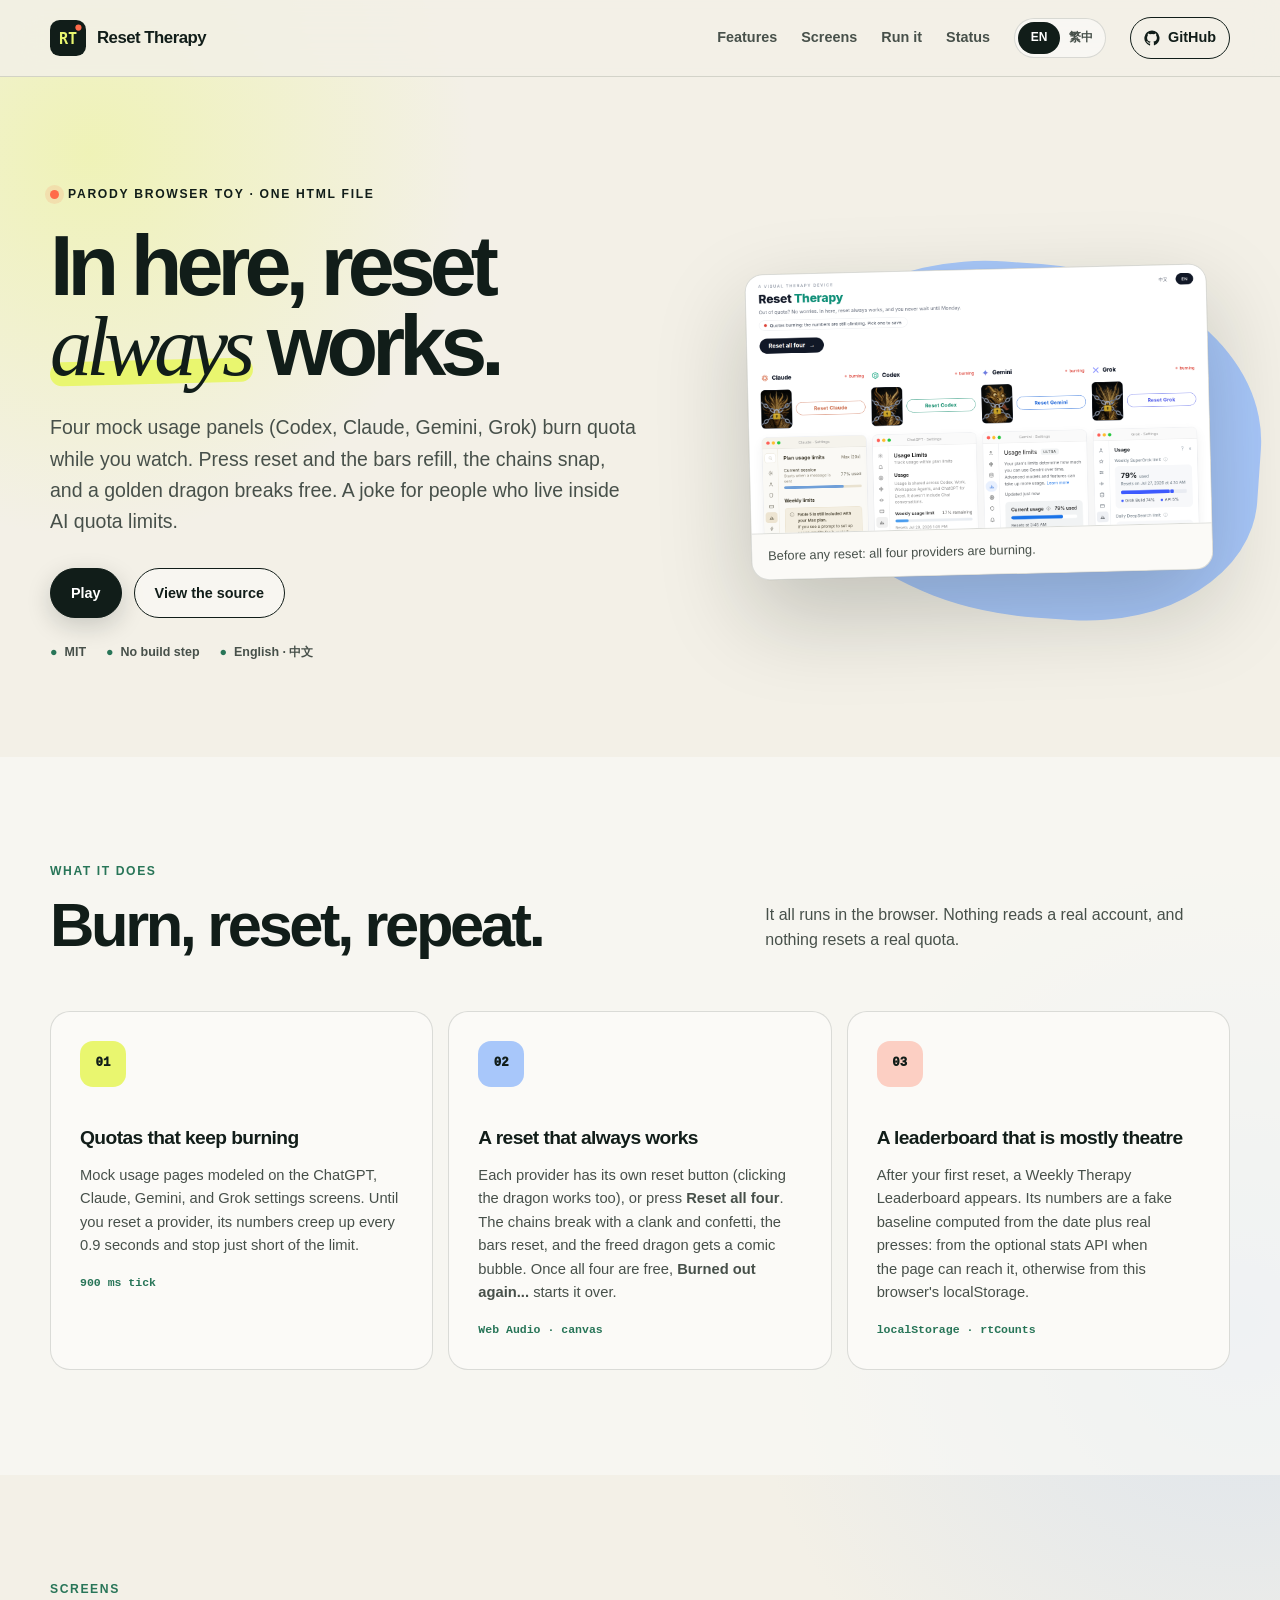
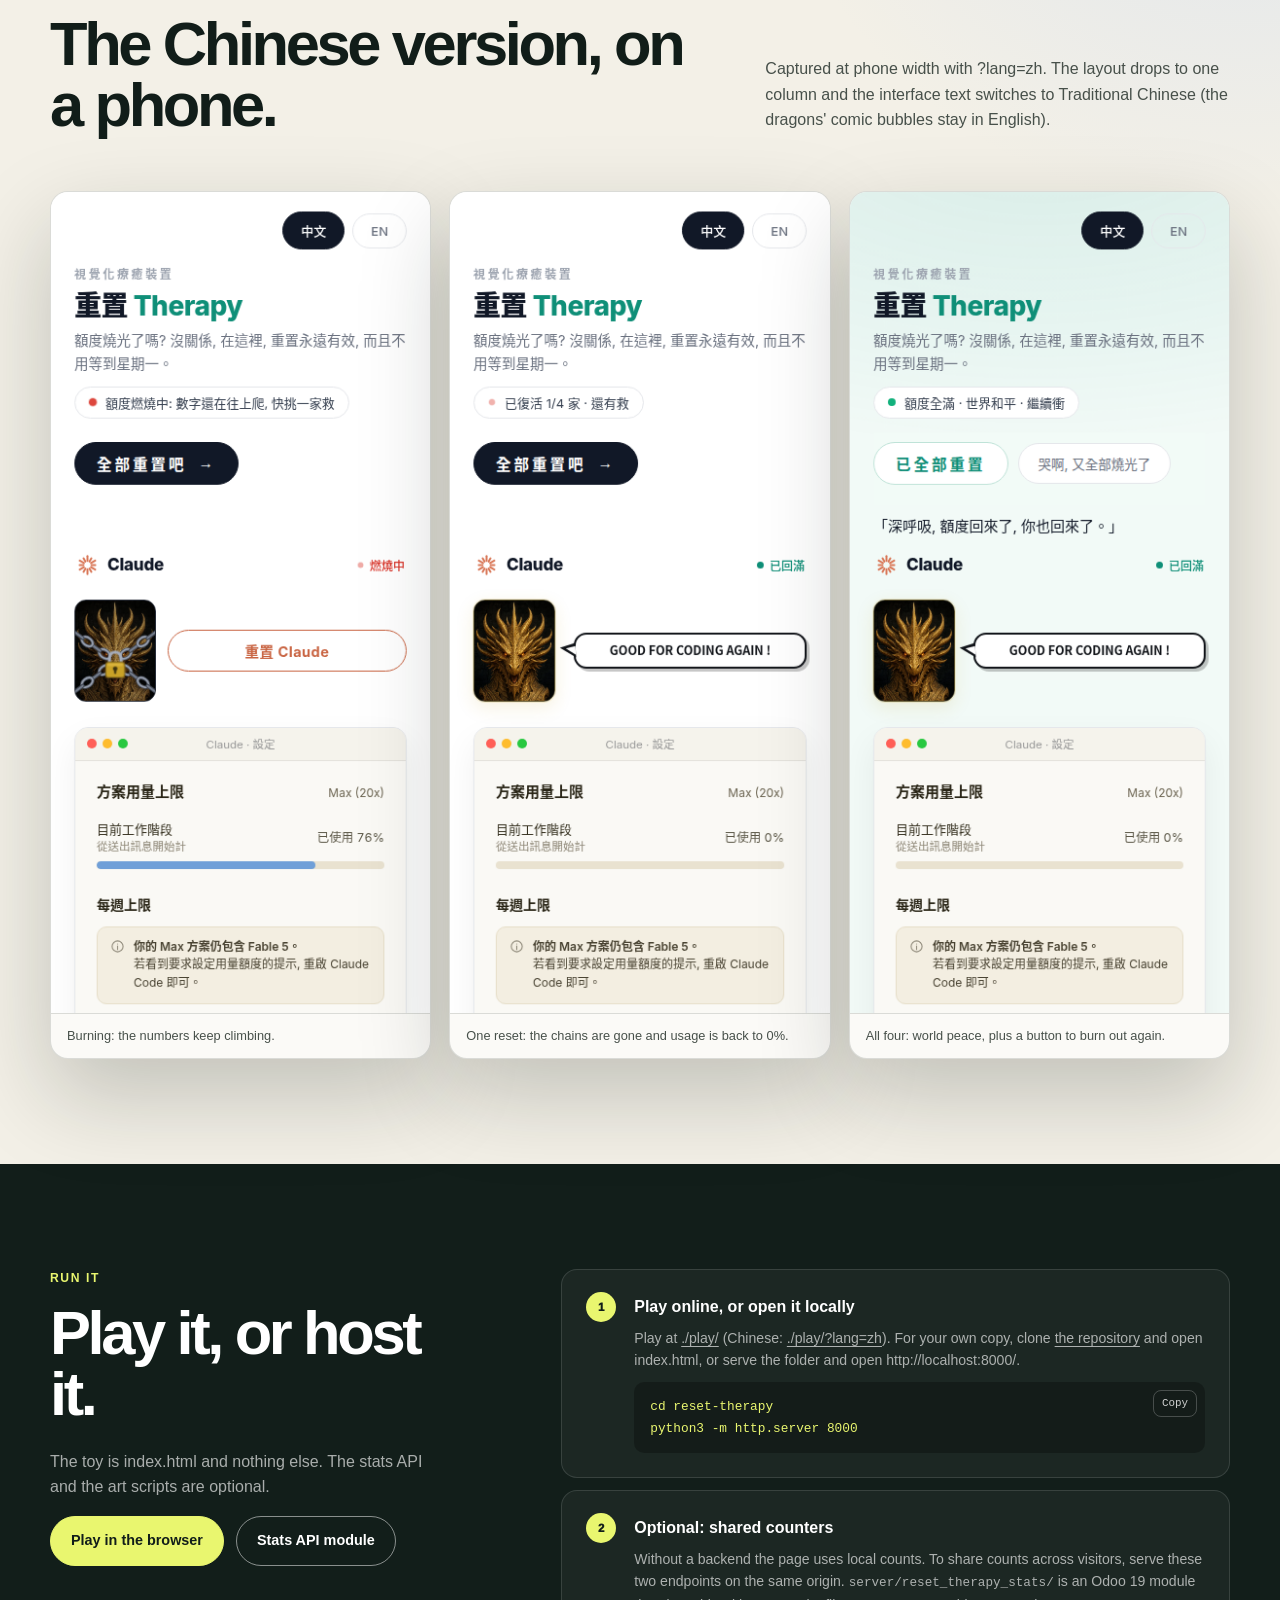
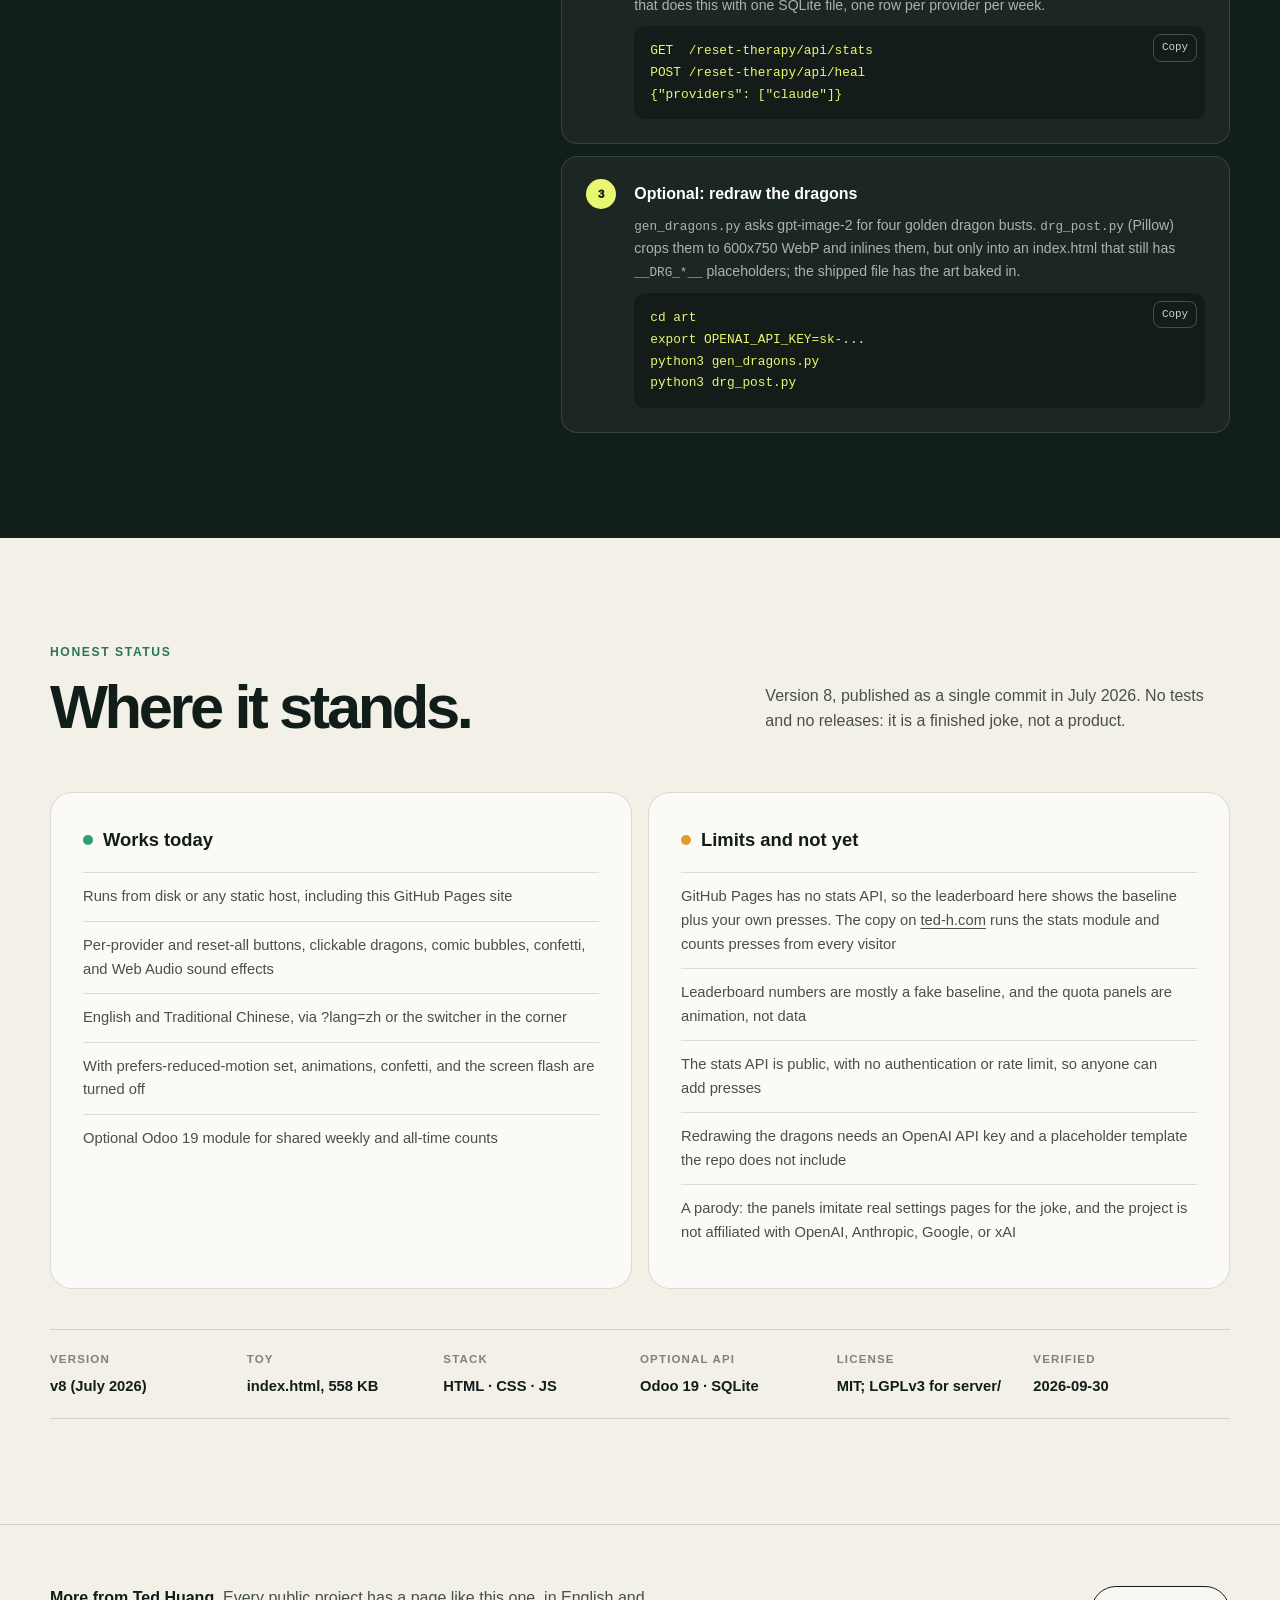
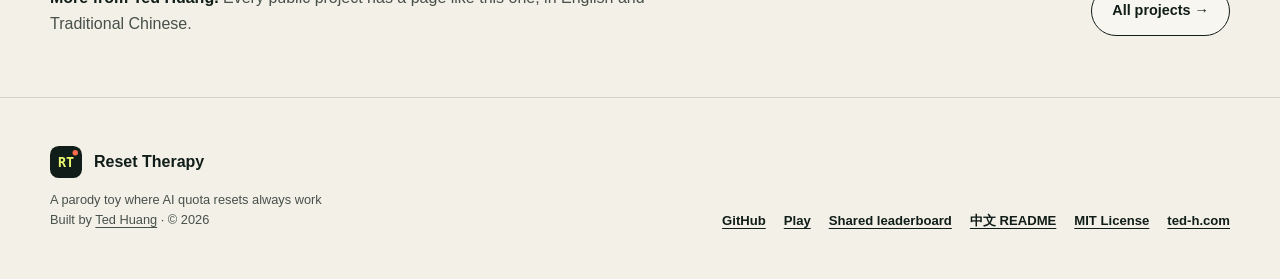
==== commit 09a3ed19: "Link the shared-counter copy and open the Chinese toy from zh links - Play buttons and the footer li" ====
--- a/site/index.html
+++ b/site/index.html
@@ -31,28 +31,28 @@
 <nav class="site-nav" id="site-navigation" aria-label="Primary">
 <a href="#features"><span class="lang-en">Features</span><span class="lang-zh" lang="zh-Hant">功能</span></a><a href="#screens"><span class="lang-en">Screens</span><span class="lang-zh" lang="zh-Hant">畫面</span></a><a href="#start"><span class="lang-en">Run it</span><span class="lang-zh" lang="zh-Hant">執行</span></a><a href="#status"><span class="lang-en">Status</span><span class="lang-zh" lang="zh-Hant">目前狀態</span></a>
 <div class="language-switch" role="group" aria-label="Language / 語言"><button type="button" data-language="en" aria-pressed="true">EN</button><button type="button" data-language="zh" aria-pressed="false">繁中</button></div>
-<a class="github-link" href="https://github.com/teddashh/reset-therapy"><svg viewBox="0 0 24 24" aria-hidden="true"><path fill="currentColor" d="M12 .7a11.5 11.5 0 0 0-3.64 22.4c.58.1.79-.25.79-.56v-2.24c-3.22.7-3.9-1.37-3.9-1.37-.52-1.34-1.28-1.7-1.28-1.7-1.05-.72.08-.7.08-.7 1.16.08 1.77 1.19 1.77 1.19 1.03 1.77 2.7 1.26 3.36.96.1-.75.4-1.26.73-1.55-2.57-.29-5.28-1.29-5.28-5.69 0-1.26.45-2.28 1.19-3.09-.12-.29-.52-1.46.11-3.05 0 0 .97-.31 3.16 1.18a10.96 10.96 0 0 1 5.76 0c2.2-1.49 3.16-1.18 3.16-1.18.63 1.59.23 2.76.11 3.05.74.81 1.19 1.83 1.19 3.09 0 4.42-2.72 5.39-5.3 5.68.42.36.79 1.07.79 2.16v3.21c0 .31.21.67.8.56A11.5 11.5 0 0 0 12 .7Z"/></svg><span>GitHub</span></a>
+<a class="github-link" href="https://github.com/teddashh/reset-therapy"><svg viewBox="0 0 24 24" aria-hidden="true"><path fill="currentColor" d="M12 .7a11.5 11.5 0 0 0-3.64 22.4c.58.1.79-.25.79-.56v-2.24c-3.22.7-3.9-1.37-3.9-1.37-.52-1.34-1.28-1.7-1.28-1.7-1.05-.72.08-.7.08-.7 1.16.08 1.77 1.19 1.77 1.19 1.03 1.77 2.7 1.26 3.36 .96 .1-.75.4-1.26.73-1.55-2.57-.29-5.28-1.29-5.28-5.69 0-1.26.45-2.28 1.19-3.09-.12-.29-.52-1.46.11-3.05 0 0 .97-.31 3.16 1.18a10.96 10.96 0 0 1 5.76 0c2.2-1.49 3.16-1.18 3.16-1.18.63 1.59.23 2.76.11 3.05 .74 .81 1.19 1.83 1.19 3.09 0 4.42-2.72 5.39-5.3 5.68 .42 .36.79 1.07.79 2.16v3.21c0 .31.21 .67 .8.56A11.5 11.5 0 0 0 12 .7Z"/></svg><span>GitHub</span></a>
 </nav>
 </div></header>
 <main id="main">
-<section class="hero" id="top"><div class="hero-copy"><div class="eyebrow"><span class="lang-en">Parody browser toy · One HTML file</span><span class="lang-zh" lang="zh-Hant">惡搞瀏覽器小玩具 · 單一 HTML 檔</span></div><h1 class="lang-en">In here, reset <em>always</em> works.</h1><h1 class="lang-zh" lang="zh-Hant">這裡的重置<em>永遠</em>有效。</h1><p class="lang-en">Four mock usage panels (Codex, Claude, Gemini, Grok) burn quota while you watch. Press reset and the bars refill, the chains snap, and a golden dragon breaks free. A joke for people who live inside AI quota limits.</p><p class="lang-zh" lang="zh-Hant">四個仿造的用量面板（Codex、Claude、Gemini、Grok）就在你眼前燒額度。按下重置，額度回滿、鎖鏈斷開，黃金龍重獲自由。獻給活在 AI 額度上限裡的人。</p><div class="button-row"><a class="button button-primary" href="./play/"><span class="lang-en">Play</span><span class="lang-zh" lang="zh-Hant">開始玩</span></a><a class="button button-secondary" href="https://github.com/teddashh/reset-therapy"><span class="lang-en">View the source</span><span class="lang-zh" lang="zh-Hant">查看原始碼</span></a></div><div class="hero-notes"><span>MIT</span><span class="lang-en">No build step</span><span class="lang-zh" lang="zh-Hant">不用建置</span><span>English · 中文</span></div></div><div class="visual-wrap is-image"><figure class="shot"><img src="assets/screenshot-desktop.png" alt="Reset Therapy in a desktop browser, English interface: four chained golden dragons with reset buttons above mock usage panels for Claude, Codex, Gemini, and Grok, all marked burning" loading="eager"><figcaption><span class="lang-en">Before any reset: all four providers are burning.</span><span class="lang-zh" lang="zh-Hant">還沒重置：四家都在燃燒中。</span></figcaption></figure></div></section>
-<section class="tinted" id="features"><div class="section"><div class="section-heading "><div><div class="section-kicker"><span class="lang-en">What it does</span><span class="lang-zh" lang="zh-Hant">功能</span></div><h2 class="lang-en">Burn, reset, repeat.</h2><h2 class="lang-zh" lang="zh-Hant">燒光、重置、再來一次。</h2></div><p class="lang-en">It all runs in the browser. Nothing reads a real account, and nothing resets a real quota.</p><p class="lang-zh" lang="zh-Hant">全部在瀏覽器裡執行，不讀任何真實帳號，也不會重置任何真實額度。</p></div><div class="card-grid"><article class="card"><div class="card-icon">01</div><h3 class="lang-en">Quotas that keep burning</h3><h3 class="lang-zh" lang="zh-Hant">一直在燒的額度</h3><p class="lang-en">Mock usage pages modeled on the ChatGPT, Claude, Gemini, and Grok settings screens. Until you reset a provider, its numbers creep up every 0.9 seconds and stop just short of the limit.</p><p class="lang-zh" lang="zh-Hant">仿照 ChatGPT、Claude、Gemini、Grok 設定畫面做的用量頁。還沒重置的那幾家，數字每 0.9 秒往上爬一點，一路爬到快滿才停。</p><span class="tag">900 ms tick</span></article><article class="card"><div class="card-icon">02</div><h3 class="lang-en">A reset that always works</h3><h3 class="lang-zh" lang="zh-Hant">永遠有效的重置</h3><p class="lang-en">Each provider has its own reset button (clicking the dragon works too), or press <strong>Reset all four</strong>. The chains break with a clank and confetti, the bars reset, and the freed dragon gets a comic bubble. Once all four are free, <strong>Burned out again...</strong> starts it over.</p><p class="lang-zh" lang="zh-Hant">每家都有自己的重置鈕（直接點龍也可以），或是按<strong>全部重置吧</strong>一次救四家。鎖鏈噹啷斷開、彩帶噴出、用量歸零，重獲自由的龍會冒出漫畫對話框。四家都救回來之後，還有一顆「又全部燒光了」的按鈕讓一切重來。</p><span class="tag">Web Audio · canvas</span></article><article class="card"><div class="card-icon">03</div><h3 class="lang-en">A leaderboard that is mostly theatre</h3><h3 class="lang-zh" lang="zh-Hant">大半是演出來的排行榜</h3><p class="lang-en">After your first reset, a Weekly Therapy Leaderboard appears. Its numbers are a fake baseline computed from the date plus real presses: from the optional stats API when the page can reach it, otherwise from this browser&#x27;s localStorage.</p><p class="lang-zh" lang="zh-Hant">第一次重置之後，會出現本週療癒排行榜。上面的數字是依日期算出來的假基準值，加上真實的重置次數：連得到選配的統計 API 就用全站累計，連不到就用這個瀏覽器 localStorage 裡的次數。</p><span class="tag">localStorage · rtCounts</span></article></div></div></section>
+<section class="hero" id="top"><div class="hero-copy"><div class="eyebrow"><span class="lang-en">Parody browser toy · One HTML file</span><span class="lang-zh" lang="zh-Hant">惡搞瀏覽器小玩具 · 單一 HTML 檔</span></div><h1 class="lang-en">In here, reset <em>always</em> works.</h1><h1 class="lang-zh" lang="zh-Hant">這裡的重置<em>永遠</em>有效。</h1><p class="lang-en">Four mock usage panels (Codex, Claude, Gemini, Grok) burn quota while you watch. Press reset and the bars refill, the chains snap, and a golden dragon breaks free. A joke for people who live inside AI quota limits.</p><p class="lang-zh" lang="zh-Hant">四個仿造的用量面板（Codex、Claude、Gemini、Grok）就在你眼前燒額度。按下重置，額度回滿、鎖鏈斷開，黃金龍重獲自由。獻給活在 AI 額度上限裡的人。</p><div class="button-row"><a class="lang-en button button-primary" href="./play/">Play</a><a class="lang-zh button button-primary" lang="zh-Hant" href="./play/?lang=zh">開始玩</a><a class="button button-secondary" href="https://github.com/teddashh/reset-therapy"><span class="lang-en">View the source</span><span class="lang-zh" lang="zh-Hant">查看原始碼</span></a></div><div class="hero-notes"><span>MIT</span><span class="lang-en">No build step</span><span class="lang-zh" lang="zh-Hant">不用建置</span><span>English · 中文</span></div></div><div class="visual-wrap is-image"><figure class="shot"><img src="assets/screenshot-desktop.png" alt="Reset Therapy in a desktop browser, English interface: four chained golden dragons with reset buttons above mock usage panels for Claude, Codex, Gemini, and Grok, all marked burning" loading="eager"><figcaption><span class="lang-en">Before any reset: all four providers are burning.</span><span class="lang-zh" lang="zh-Hant">還沒重置：四家都在燃燒中。</span></figcaption></figure></div></section>
+<section class="tinted" id="features"><div class="section"><div class="section-heading "><div><div class="section-kicker"><span class="lang-en">What it does</span><span class="lang-zh" lang="zh-Hant">功能</span></div><h2 class="lang-en">Burn, reset, repeat.</h2><h2 class="lang-zh" lang="zh-Hant">燒光、重置、再來一次。</h2></div><p class="lang-en">It all runs in the browser. Nothing reads a real account, and nothing resets a real quota.</p><p class="lang-zh" lang="zh-Hant">全部在瀏覽器裡執行，不讀任何真實帳號，也不會重置任何真實額度。</p></div><div class="card-grid"><article class="card"><div class="card-icon">01</div><h3 class="lang-en">Quotas that keep burning</h3><h3 class="lang-zh" lang="zh-Hant">一直在燒的額度</h3><p class="lang-en">Mock usage pages modeled on the ChatGPT, Claude, Gemini, and Grok settings screens. Until you reset a provider, its numbers creep up every 0.9 seconds and stop just short of the limit.</p><p class="lang-zh" lang="zh-Hant">仿照 ChatGPT、Claude、Gemini、Grok 設定畫面做的用量頁。還沒重置的那幾家，數字每 0.9 秒往上爬一點，一路爬到快滿才停。</p><span class="tag">900 ms tick</span></article><article class="card"><div class="card-icon">02</div><h3 class="lang-en">A reset that always works</h3><h3 class="lang-zh" lang="zh-Hant">永遠有效的重置</h3><p class="lang-en">Each provider has its own reset button (clicking the dragon works too), or press <strong>Reset all four</strong>. The chains break with a clank and confetti, the bars reset, and the freed dragon gets a comic bubble. Once all four are free, <strong>Burned out again...</strong> starts it over.</p><p class="lang-zh" lang="zh-Hant">每家都有自己的重置鈕（直接點龍也可以），或是按<strong>全部重置吧</strong>一次救四家。鎖鏈噹啷斷開、彩帶噴出、用量歸零，重獲自由的龍會冒出漫畫對話框。四家都救回來之後，按<strong>哭啊, 又全部燒光了</strong>就一切重來。</p><span class="tag">Web Audio · canvas</span></article><article class="card"><div class="card-icon">03</div><h3 class="lang-en">A leaderboard that is mostly theatre</h3><h3 class="lang-zh" lang="zh-Hant">大半是演出來的排行榜</h3><p class="lang-en">After your first reset, a Weekly Therapy Leaderboard appears. Its numbers are a fake baseline computed from the date plus real presses: from the optional stats API when the page can reach it, otherwise from this browser&#x27;s localStorage.</p><p class="lang-zh" lang="zh-Hant">第一次重置之後，會出現本週療癒排行榜。上面的數字是依日期算出來的假基準值，加上真實的重置次數：連得到選配的統計 API 就用全站累計，連不到就用這個瀏覽器 localStorage 裡的次數。</p><span class="tag">localStorage · rtCounts</span></article></div></div></section>
 <section class="section" id="screens"><div class="section-heading "><div><div class="section-kicker"><span class="lang-en">Screens</span><span class="lang-zh" lang="zh-Hant">畫面</span></div><h2 class="lang-en">The Chinese version, on a phone.</h2><h2 class="lang-zh" lang="zh-Hant">手機上的中文版。</h2></div><p class="lang-en">Captured at phone width with ?lang=zh. The layout drops to one column and the interface text switches to Traditional Chinese (the dragons&#x27; comic bubbles stay in English).</p><p class="lang-zh" lang="zh-Hant">用手機寬度加上 ?lang=zh 擷取：版面收成單欄，介面文字換成繁體中文（龍的漫畫對話框維持英文）。</p></div><div class="showcase-grid n3"><figure class="shot"><img src="assets/screenshot-mobile.png" alt="Chinese interface on a phone: Claude&#x27;s dragon in chains next to its reset button, session usage at 76 percent, status burning" loading="lazy"><figcaption><span class="lang-en">Burning: the numbers keep climbing.</span><span class="lang-zh" lang="zh-Hant">燃燒中：數字還在往上爬。</span></figcaption></figure><figure class="shot"><img src="assets/screenshot-mobile-reset-one.png" alt="After resetting Claude: the dragon is free with a comic bubble, usage back to 0 percent, and the status line reads 1 of 4 restored" loading="lazy"><figcaption><span class="lang-en">One reset: the chains are gone and usage is back to 0%.</span><span class="lang-zh" lang="zh-Hant">重置一家：鎖鏈不見了，用量回到 0%。</span></figcaption></figure><figure class="shot"><img src="assets/screenshot-mobile-reset-all.png" alt="After Reset all four: the status line reads quotas full and world peace, with a second button for burning out again" loading="lazy"><figcaption><span class="lang-en">All four: world peace, plus a button to burn out again.</span><span class="lang-zh" lang="zh-Hant">四家全滿：世界和平，外加一顆再燒光一次的按鈕。</span></figcaption></figure></div></section>
-<section class="dark-band" id="start"><div class="section qs-grid"><div><div class="section-kicker"><span class="lang-en">Run it</span><span class="lang-zh" lang="zh-Hant">執行</span></div><h2 class="lang-en">Play it, or host it.</h2><h2 class="lang-zh" lang="zh-Hant">線上直接玩，自己也能架。</h2><p class="lang-en">The toy is index.html and nothing else. The stats API and the art scripts are optional.</p><p class="lang-zh" lang="zh-Hant">玩具本體就只有 index.html，統計 API 和美術腳本都是選配。</p><div class="button-row"><a class="button button-primary" href="./play/"><span class="lang-en">Play in the browser</span><span class="lang-zh" lang="zh-Hant">在瀏覽器裡玩</span></a><a class="button button-secondary" href="https://github.com/teddashh/reset-therapy/tree/main/server/reset_therapy_stats"><span class="lang-en">Stats API module</span><span class="lang-zh" lang="zh-Hant">統計 API 模組</span></a></div></div><div class="steps"><article class="step"><h3 class="lang-en">Play online, or open it locally</h3><h3 class="lang-zh" lang="zh-Hant">線上玩，或在本機打開</h3><p class="lang-en">Play at <a href="./play/">./play/</a> (Chinese: <a href="./play/?lang=zh">./play/?lang=zh</a>). For your own copy, clone <a href="https://github.com/teddashh/reset-therapy">the repository</a> and open index.html, or serve the folder and open http://localhost:8000/.</p><p class="lang-zh" lang="zh-Hant">線上版在 <a href="./play/?lang=zh">./play/?lang=zh</a>。想自己跑一份，就把 <a href="https://github.com/teddashh/reset-therapy">這個 repo</a> clone 下來，直接用瀏覽器打開 index.html，或用下面的指令架起來，再打開 http://localhost:8000/。</p><div class="code-wrap"><pre class="code" id="code-1">cd reset-therapy
+<section class="dark-band" id="start"><div class="section qs-grid"><div><div class="section-kicker"><span class="lang-en">Run it</span><span class="lang-zh" lang="zh-Hant">執行</span></div><h2 class="lang-en">Play it, or host it.</h2><h2 class="lang-zh" lang="zh-Hant">線上直接玩，自己也能架。</h2><p class="lang-en">The toy is index.html and nothing else. The stats API and the art scripts are optional.</p><p class="lang-zh" lang="zh-Hant">玩具本體就只有 index.html，統計 API 和美術腳本都是選配。</p><div class="button-row"><a class="lang-en button button-primary" href="./play/">Play in the browser</a><a class="lang-zh button button-primary" lang="zh-Hant" href="./play/?lang=zh">在瀏覽器裡玩</a><a class="button button-secondary" href="https://github.com/teddashh/reset-therapy/tree/main/server/reset_therapy_stats"><span class="lang-en">Stats API module</span><span class="lang-zh" lang="zh-Hant">統計 API 模組</span></a></div></div><div class="steps"><article class="step"><h3 class="lang-en">Play online, or open it locally</h3><h3 class="lang-zh" lang="zh-Hant">線上玩，或在本機打開</h3><p class="lang-en">Play at <a href="./play/">./play/</a> (Chinese: <a href="./play/?lang=zh">./play/?lang=zh</a>). For your own copy, clone <a href="https://github.com/teddashh/reset-therapy">the repository</a> and open index.html, or serve the folder and open http://localhost:8000/.</p><p class="lang-zh" lang="zh-Hant">線上版在 <a href="./play/?lang=zh">./play/?lang=zh</a>。想自己跑一份，就把 <a href="https://github.com/teddashh/reset-therapy">這個 repo</a> clone 下來，直接用瀏覽器打開 index.html，或用下面的指令架起來，再打開 http://localhost:8000/。</p><div class="code-wrap"><pre class="code" id="code-1">cd reset-therapy
 python3 -m http.server 8000</pre><button class="copy" type="button" data-copy="code-1"><span class="idle"><span class="lang-en">Copy</span><span class="lang-zh" lang="zh-Hant">複製</span></span><span class="done"><span class="lang-en">Copied</span><span class="lang-zh" lang="zh-Hant">已複製</span></span></button></div></article><article class="step"><h3 class="lang-en">Optional: shared counters</h3><h3 class="lang-zh" lang="zh-Hant">選配：全站共用的次數</h3><p class="lang-en">Without a backend the page uses local counts. To share counts across visitors, serve these two endpoints on the same origin. <code>server/reset_therapy_stats/</code> is an Odoo 19 module that does this with one SQLite file, one row per provider per week.</p><p class="lang-zh" lang="zh-Hant">沒有後端時，頁面用的是本機次數。想讓所有訪客看到同一份數字，就在同一個網域提供下面兩個端點。<code>server/reset_therapy_stats/</code> 是 Odoo 19 模組版的實作，次數存在一個 SQLite 檔，每家每週一列。</p><div class="code-wrap"><pre class="code" id="code-2">GET  /reset-therapy/api/stats
 POST /reset-therapy/api/heal
 {&quot;providers&quot;: [&quot;claude&quot;]}</pre><button class="copy" type="button" data-copy="code-2"><span class="idle"><span class="lang-en">Copy</span><span class="lang-zh" lang="zh-Hant">複製</span></span><span class="done"><span class="lang-en">Copied</span><span class="lang-zh" lang="zh-Hant">已複製</span></span></button></div></article><article class="step"><h3 class="lang-en">Optional: redraw the dragons</h3><h3 class="lang-zh" lang="zh-Hant">選配：重畫四條龍</h3><p class="lang-en"><code>gen_dragons.py</code> asks gpt-image-2 for four golden dragon busts. <code>drg_post.py</code> (Pillow) crops them to 600x750 WebP and inlines them, but only into an index.html that still has <code>__DRG_*__</code> placeholders; the shipped file has the art baked in.</p><p class="lang-zh" lang="zh-Hant"><code>gen_dragons.py</code> 呼叫 gpt-image-2 生成四張黃金龍半身像，<code>drg_post.py</code>（需要 Pillow）再把圖裁成 600x750 的 WebP 內嵌進去。不過它只能寫進還留著 <code>__DRG_*__</code> 預留標記的 index.html，repo 裡的版本已經把圖內嵌好了。</p><div class="code-wrap"><pre class="code" id="code-3">cd art
 export OPENAI_API_KEY=sk-...
 python3 gen_dragons.py
 python3 drg_post.py</pre><button class="copy" type="button" data-copy="code-3"><span class="idle"><span class="lang-en">Copy</span><span class="lang-zh" lang="zh-Hant">複製</span></span><span class="done"><span class="lang-en">Copied</span><span class="lang-zh" lang="zh-Hant">已複製</span></span></button></div></article></div></div></section>
-<section class="section" id="status"><div class="section-heading "><div><div class="section-kicker"><span class="lang-en">Honest status</span><span class="lang-zh" lang="zh-Hant">誠實的現況</span></div><h2 class="lang-en">Where it stands.</h2><h2 class="lang-zh" lang="zh-Hant">目前的樣子。</h2></div><p class="lang-en">Version 8, published as a single commit in July 2026. No tests and no releases: it is a finished joke, not a product.</p><p class="lang-zh" lang="zh-Hant">第 8 版，2026 年 7 月以單一 commit 發佈。沒有測試，也沒有 release：這是一個完成的玩笑，不是產品。</p></div><div class="status-grid"><div class="status-col"><h3 class="lang-en">Works today</h3><h3 class="lang-zh" lang="zh-Hant">目前可用</h3><ul><li class="lang-en">Runs from disk or any static host, including this GitHub Pages site</li><li class="lang-zh" lang="zh-Hant">直接開檔或放在任何靜態主機都能跑，包括這個 GitHub Pages 網站</li><li class="lang-en">Per-provider and reset-all buttons, clickable dragons, comic bubbles, confetti, and Web Audio sound effects</li><li class="lang-zh" lang="zh-Hant">單家重置、全部重置、可以點的龍、漫畫對話框、彩帶與 Web Audio 音效</li><li class="lang-en">English and Traditional Chinese, via ?lang=zh or the switcher in the corner</li><li class="lang-zh" lang="zh-Hant">英文與繁體中文，用 ?lang=zh 或右上角的按鈕切換</li><li class="lang-en">With prefers-reduced-motion set, animations, confetti, and the screen flash are turned off</li><li class="lang-zh" lang="zh-Hant">系統開啟「減少動態效果」時，動畫、彩帶和閃屏都會關掉</li><li class="lang-en">Optional Odoo 19 module for shared weekly and all-time counts</li><li class="lang-zh" lang="zh-Hant">選配的 Odoo 19 模組，提供全站共用的每週與累計次數</li></ul></div><div class="status-col is-limits"><h3 class="lang-en">Limits and not yet</h3><h3 class="lang-zh" lang="zh-Hant">限制與尚未完成</h3><ul><li class="lang-en">GitHub Pages has no stats API, so the leaderboard here shows the baseline plus your own presses</li><li class="lang-zh" lang="zh-Hant">GitHub Pages 上沒有統計 API，所以這裡的排行榜只有基準值加上你自己的次數</li><li class="lang-en">Leaderboard numbers are mostly a fake baseline, and the quota panels are animation, not data</li><li class="lang-zh" lang="zh-Hant">排行榜的數字大部分是假的基準值，額度面板也只是動畫，不是真實資料</li><li class="lang-en">The stats API is public, with no authentication or rate limit, so anyone can add presses</li><li class="lang-zh" lang="zh-Hant">統計 API 是公開的，沒有驗證也沒有速率限制，任何人都能直接加次數</li><li class="lang-en">Redrawing the dragons needs an OpenAI API key and a placeholder template the repo does not include</li><li class="lang-zh" lang="zh-Hant">重畫龍需要 OpenAI API 金鑰，還要自備 repo 沒附的預留標記範本</li><li class="lang-en">A parody: the panels imitate real settings pages for the joke, and the project is not affiliated with OpenAI, Anthropic, Google, or xAI</li><li class="lang-zh" lang="zh-Hant">這是惡搞作品：面板模仿真實設定頁只是為了好笑，本專案與 OpenAI、Anthropic、Google、xAI 都沒有關係</li></ul></div></div><dl class="facts"><div class="fact"><dt><span class="lang-en">Version</span><span class="lang-zh" lang="zh-Hant">版本</span></dt><dd><span class="lang-en">v8 (July 2026)</span><span class="lang-zh" lang="zh-Hant">v8（2026 年 7 月）</span></dd></div><div class="fact"><dt><span class="lang-en">Toy</span><span class="lang-zh" lang="zh-Hant">玩具本體</span></dt><dd><span class="lang-en">index.html, 558 KB</span><span class="lang-zh" lang="zh-Hant">index.html，558 KB</span></dd></div><div class="fact"><dt><span class="lang-en">Stack</span><span class="lang-zh" lang="zh-Hant">技術</span></dt><dd><span>HTML · CSS · JS</span></dd></div><div class="fact"><dt><span class="lang-en">Optional API</span><span class="lang-zh" lang="zh-Hant">選配 API</span></dt><dd><span>Odoo 19 · SQLite</span></dd></div><div class="fact"><dt><span class="lang-en">License</span><span class="lang-zh" lang="zh-Hant">授權</span></dt><dd><span class="lang-en">MIT; LGPLv3 for server/</span><span class="lang-zh" lang="zh-Hant">MIT；server/ 為 LGPLv3</span></dd></div><div class="fact"><dt><span class="lang-en">Verified</span><span class="lang-zh" lang="zh-Hant">查核日期</span></dt><dd><span>2026-09-30</span></dd></div></dl></section>
+<section class="section" id="status"><div class="section-heading "><div><div class="section-kicker"><span class="lang-en">Honest status</span><span class="lang-zh" lang="zh-Hant">誠實的現況</span></div><h2 class="lang-en">Where it stands.</h2><h2 class="lang-zh" lang="zh-Hant">目前的樣子。</h2></div><p class="lang-en">Version 8, published as a single commit in July 2026. No tests and no releases: it is a finished joke, not a product.</p><p class="lang-zh" lang="zh-Hant">第 8 版，2026 年 7 月以單一 commit 發佈。沒有測試，也沒有 release：這是一個完成的玩笑，不是產品。</p></div><div class="status-grid"><div class="status-col"><h3 class="lang-en">Works today</h3><h3 class="lang-zh" lang="zh-Hant">目前可用</h3><ul><li class="lang-en">Runs from disk or any static host, including this GitHub Pages site</li><li class="lang-zh" lang="zh-Hant">直接開檔或放在任何靜態主機都能跑，包括這個 GitHub Pages 網站</li><li class="lang-en">Per-provider and reset-all buttons, clickable dragons, comic bubbles, confetti, and Web Audio sound effects</li><li class="lang-zh" lang="zh-Hant">單家重置、全部重置、可以點的龍、漫畫對話框、彩帶與 Web Audio 音效</li><li class="lang-en">English and Traditional Chinese, via ?lang=zh or the switcher in the corner</li><li class="lang-zh" lang="zh-Hant">英文與繁體中文，用 ?lang=zh 或右上角的按鈕切換</li><li class="lang-en">With prefers-reduced-motion set, animations, confetti, and the screen flash are turned off</li><li class="lang-zh" lang="zh-Hant">系統開啟「減少動態效果」時，動畫、彩帶和閃屏都會關掉</li><li class="lang-en">Optional Odoo 19 module for shared weekly and all-time counts</li><li class="lang-zh" lang="zh-Hant">選配的 Odoo 19 模組，提供全站共用的每週與累計次數</li></ul></div><div class="status-col is-limits"><h3 class="lang-en">Limits and not yet</h3><h3 class="lang-zh" lang="zh-Hant">限制與尚未完成</h3><ul><li class="lang-en">GitHub Pages has no stats API, so the leaderboard here shows the baseline plus your own presses. The copy on <a href="https://www.ted-h.com/reset-therapy">ted-h.com</a> runs the stats module and counts presses from every visitor</li><li class="lang-zh" lang="zh-Hant">GitHub Pages 上沒有統計 API，所以這裡的排行榜只有基準值加上你自己的次數。<a href="https://www.ted-h.com/zh_TW/reset-therapy">ted-h.com 上的版本</a>掛著統計模組，會累計所有訪客的次數</li><li class="lang-en">Leaderboard numbers are mostly a fake baseline, and the quota panels are animation, not data</li><li class="lang-zh" lang="zh-Hant">排行榜的數字大部分是假的基準值，額度面板也只是動畫，不是真實資料</li><li class="lang-en">The stats API is public, with no authentication or rate limit, so anyone can add presses</li><li class="lang-zh" lang="zh-Hant">統計 API 是公開的，沒有驗證也沒有速率限制，任何人都能直接加次數</li><li class="lang-en">Redrawing the dragons needs an OpenAI API key and a placeholder template the repo does not include</li><li class="lang-zh" lang="zh-Hant">重畫龍需要 OpenAI API 金鑰，還要自備 repo 沒附的預留標記範本</li><li class="lang-en">A parody: the panels imitate real settings pages for the joke, and the project is not affiliated with OpenAI, Anthropic, Google, or xAI</li><li class="lang-zh" lang="zh-Hant">這是惡搞作品：面板模仿真實設定頁只是為了好笑，本專案與 OpenAI、Anthropic、Google、xAI 都沒有關係</li></ul></div></div><dl class="facts"><div class="fact"><dt><span class="lang-en">Version</span><span class="lang-zh" lang="zh-Hant">版本</span></dt><dd><span class="lang-en">v8 (July 2026)</span><span class="lang-zh" lang="zh-Hant">v8（2026 年 7 月）</span></dd></div><div class="fact"><dt><span class="lang-en">Toy</span><span class="lang-zh" lang="zh-Hant">玩具本體</span></dt><dd><span class="lang-en">index.html, 558 KB</span><span class="lang-zh" lang="zh-Hant">index.html，558 KB</span></dd></div><div class="fact"><dt><span class="lang-en">Stack</span><span class="lang-zh" lang="zh-Hant">技術</span></dt><dd><span>HTML · CSS · JS</span></dd></div><div class="fact"><dt><span class="lang-en">Optional API</span><span class="lang-zh" lang="zh-Hant">選配 API</span></dt><dd><span>Odoo 19 · SQLite</span></dd></div><div class="fact"><dt><span class="lang-en">License</span><span class="lang-zh" lang="zh-Hant">授權</span></dt><dd><span class="lang-en">MIT; LGPLv3 for server/</span><span class="lang-zh" lang="zh-Hant">MIT；server/ 為 LGPLv3</span></dd></div><div class="fact"><dt><span class="lang-en">Verified</span><span class="lang-zh" lang="zh-Hant">查核日期</span></dt><dd><span>2026-09-30</span></dd></div></dl></section>
 <section class="more"><div class="more-inner"><p class="lang-en"><strong>More from Ted Huang.</strong> Every public project has a page like this one, in English and Traditional Chinese.</p><p class="lang-zh" lang="zh-Hant"><strong>Ted Huang 的其他作品。</strong>每個公開專案都有一頁像這樣的中英雙語介紹。</p><a class="button button-secondary" href="https://teddashh.github.io/"><span class="lang-en">All projects →</span><span class="lang-zh" lang="zh-Hant">全部專案 →</span></a></div></section>
 </main>
 <footer class="site-footer"><div class="footer-inner">
 <div><div class="footer-brand"><img src="logo.svg" alt="" width="32" height="32"><span>Reset Therapy</span></div>
 <p class="lang-en">A parody toy where AI quota resets always work</p><p class="lang-zh" lang="zh-Hant">AI 額度永遠能重置的惡搞小玩具</p>
 <p><span class="lang-en">Built by</span><span class="lang-zh" lang="zh-Hant">作者</span> <a href="https://github.com/teddashh">Ted Huang</a> · © <span data-year>2026</span></p></div>
-<div class="footer-links"><a href="https://github.com/teddashh/reset-therapy">GitHub</a><a href="./play/"><span class="lang-en">Play</span><span class="lang-zh" lang="zh-Hant">開始玩</span></a><a href="https://github.com/teddashh/reset-therapy/blob/main/README.zh-TW.md"><span class="lang-en">中文 README</span><span class="lang-zh" lang="zh-Hant">中文 README</span></a><a href="https://github.com/teddashh/reset-therapy/blob/main/LICENSE"><span class="lang-en">MIT License</span><span class="lang-zh" lang="zh-Hant">MIT 授權</span></a><a href="https://www.ted-h.com">ted-h.com</a></div>
+<div class="footer-links"><a href="https://github.com/teddashh/reset-therapy">GitHub</a><a class="lang-en" href="./play/">Play</a><a class="lang-zh" lang="zh-Hant" href="./play/?lang=zh">開始玩</a><a class="lang-en" href="https://www.ted-h.com/reset-therapy">Shared leaderboard</a><a class="lang-zh" lang="zh-Hant" href="https://www.ted-h.com/zh_TW/reset-therapy">全站排行榜版</a><a href="https://github.com/teddashh/reset-therapy/blob/main/README.zh-TW.md"><span class="lang-en">中文 README</span><span class="lang-zh" lang="zh-Hant">中文 README</span></a><a href="https://github.com/teddashh/reset-therapy/blob/main/LICENSE"><span class="lang-en">MIT License</span><span class="lang-zh" lang="zh-Hant">MIT 授權</span></a><a href="https://www.ted-h.com">ted-h.com</a></div>
 </div></footer>
 </body>
 </html>
--- a/site/styles.css
+++ b/site/styles.css
@@ -1122,6 +1122,9 @@
   align-items: start;
 }
 
+/* let long code lines scroll inside their block instead of widening the grid */
+.qs-grid > * { min-width: 0; }
+
 .dark-band h2 { margin-bottom: 24px; }
 
 .dark-band p { color: color-mix(in srgb, #ffffff 64%, transparent); }
@@ -1141,6 +1144,7 @@
 
 .steps {
   display: grid;
+  grid-template-columns: minmax(0, 1fr);
   gap: 12px;
   counter-reset: setup;
 }
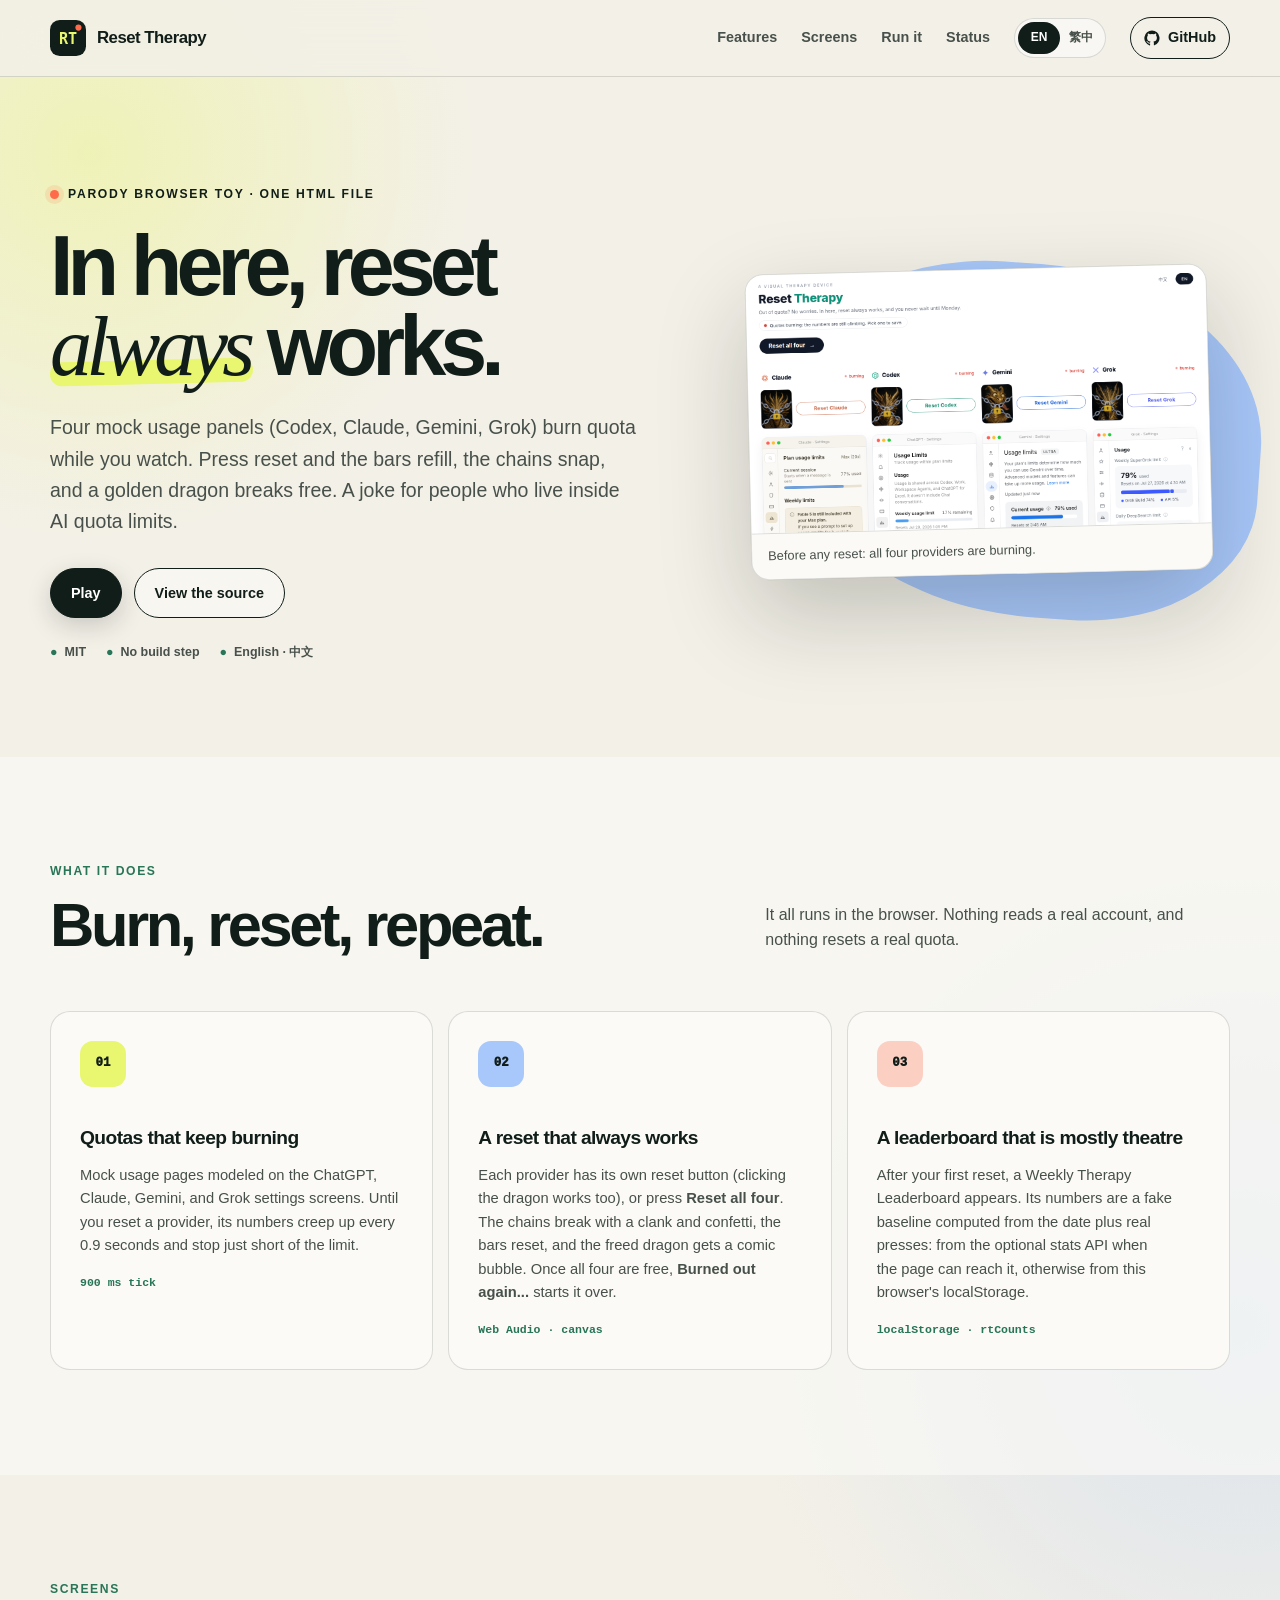
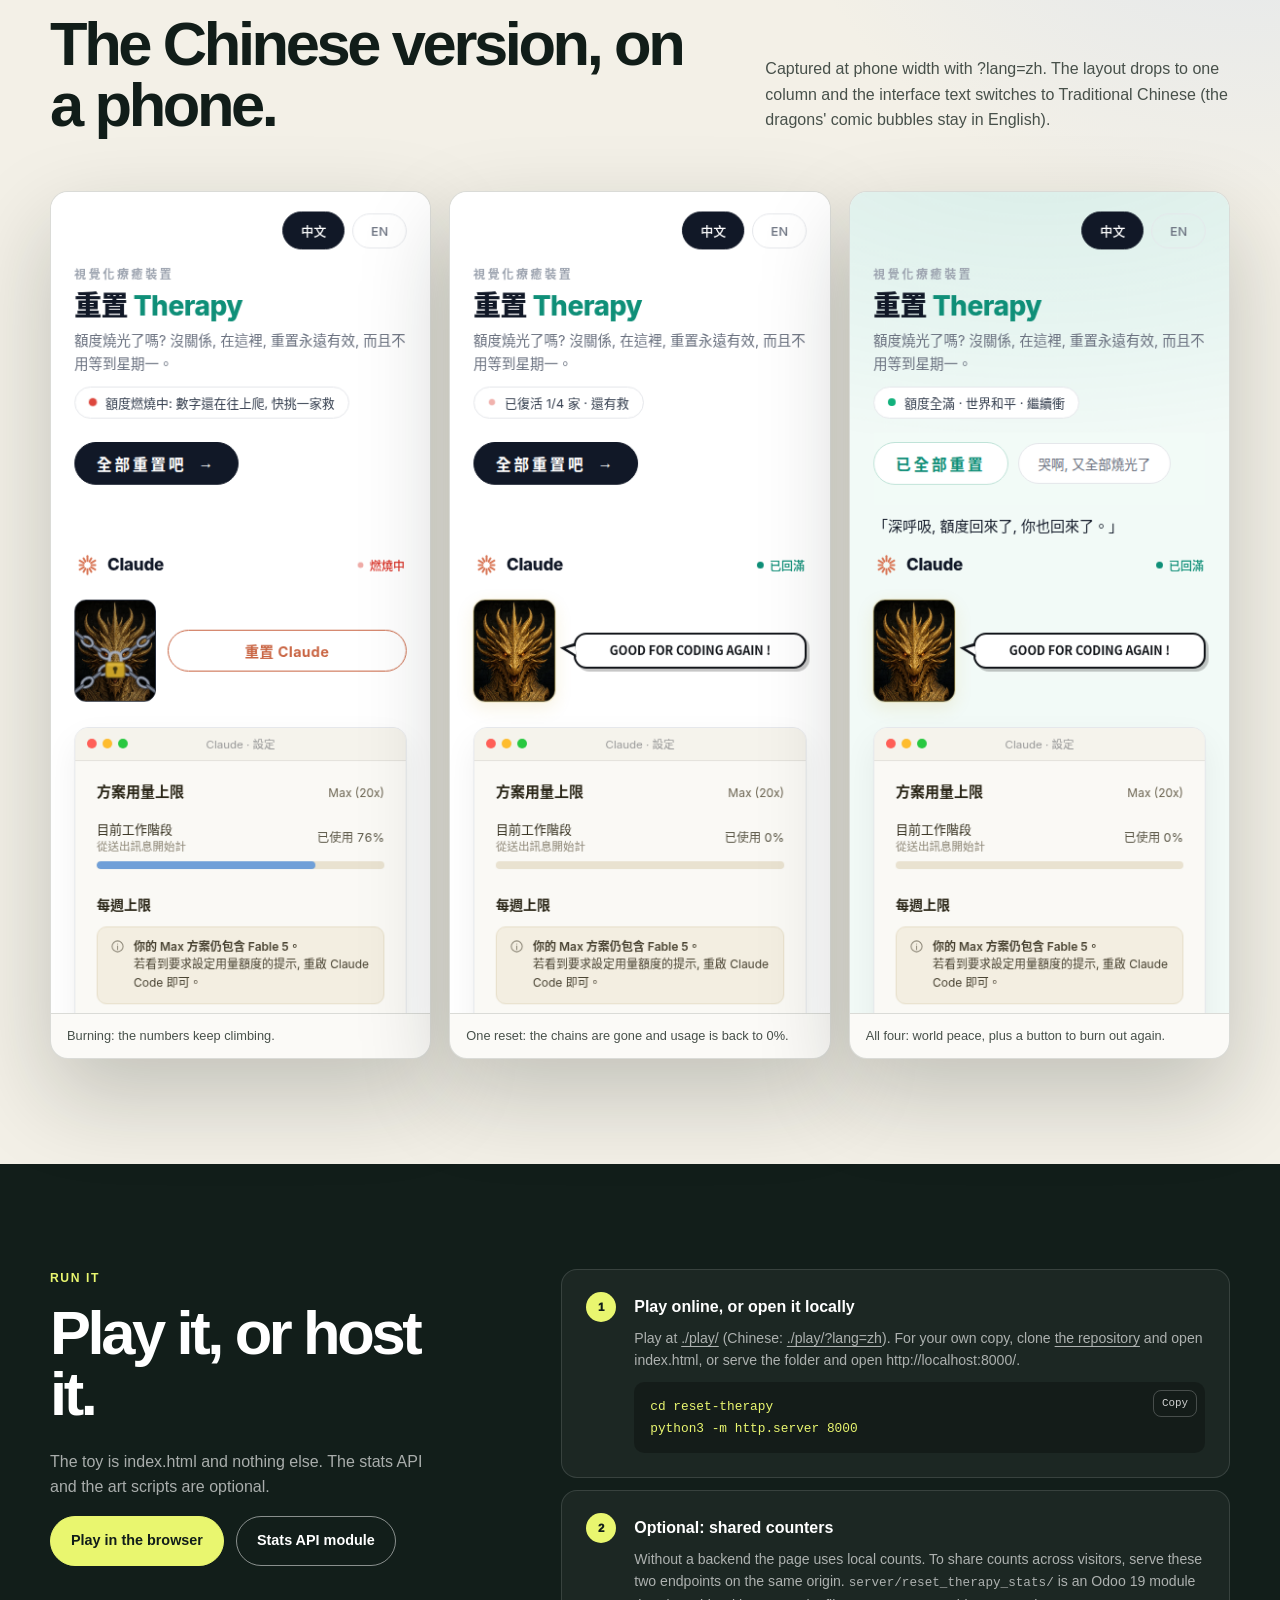
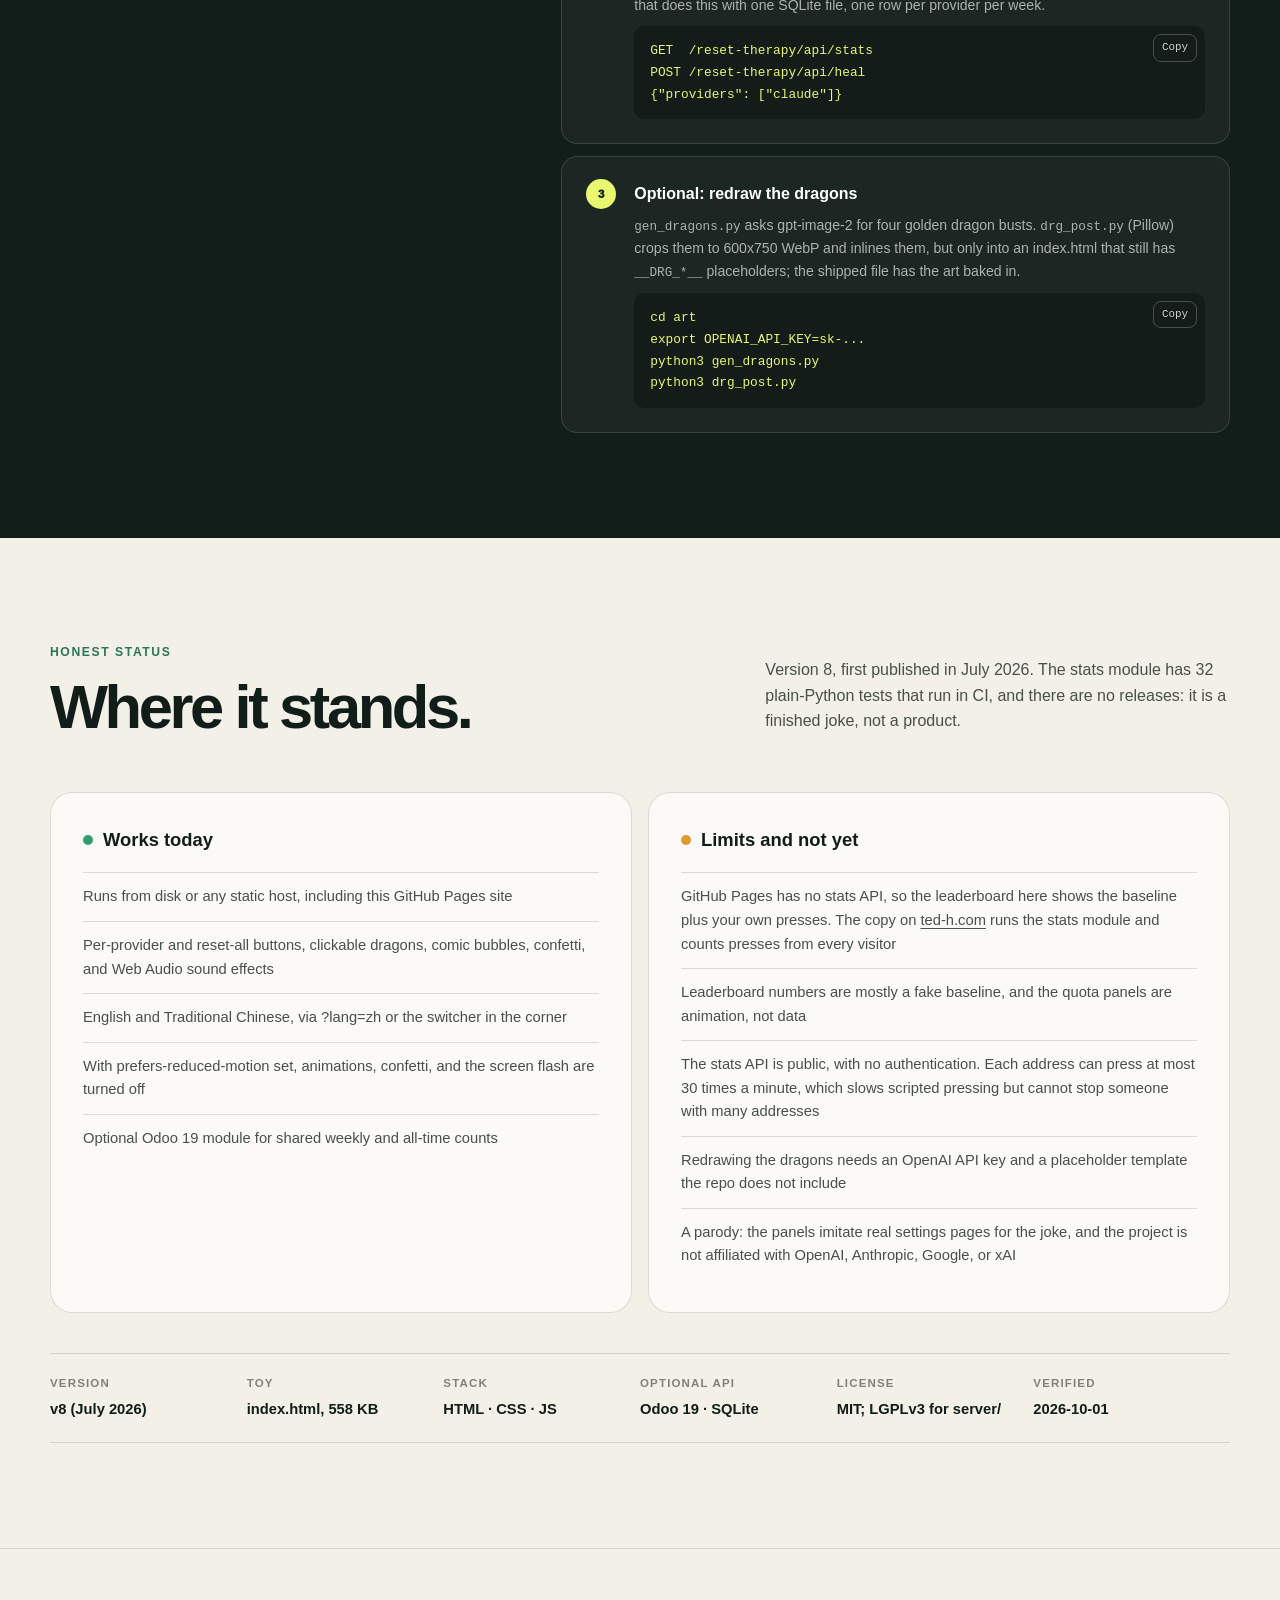
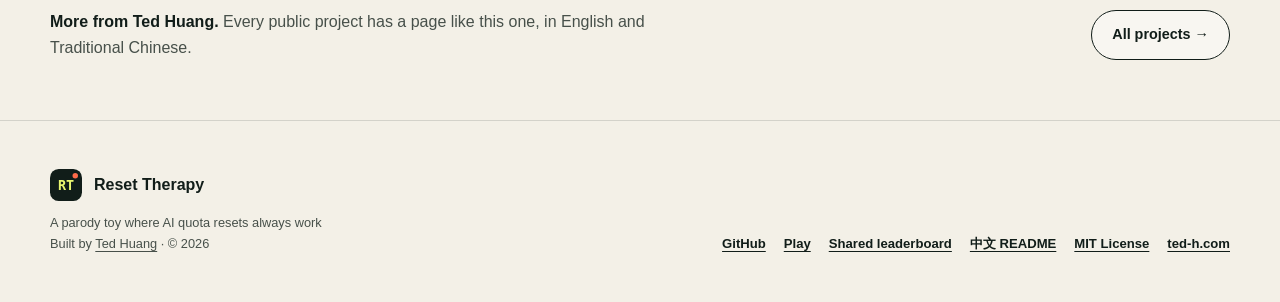
==== commit a328b668: "Describe the heal limit and the new tests on the project page After #3 the stats API refuses malform" ====
--- a/site/index.html
+++ b/site/index.html
@@ -39,13 +39,13 @@
 <section class="tinted" id="features"><div class="section"><div class="section-heading "><div><div class="section-kicker"><span class="lang-en">What it does</span><span class="lang-zh" lang="zh-Hant">功能</span></div><h2 class="lang-en">Burn, reset, repeat.</h2><h2 class="lang-zh" lang="zh-Hant">燒光、重置、再來一次。</h2></div><p class="lang-en">It all runs in the browser. Nothing reads a real account, and nothing resets a real quota.</p><p class="lang-zh" lang="zh-Hant">全部在瀏覽器裡執行，不讀任何真實帳號，也不會重置任何真實額度。</p></div><div class="card-grid"><article class="card"><div class="card-icon">01</div><h3 class="lang-en">Quotas that keep burning</h3><h3 class="lang-zh" lang="zh-Hant">一直在燒的額度</h3><p class="lang-en">Mock usage pages modeled on the ChatGPT, Claude, Gemini, and Grok settings screens. Until you reset a provider, its numbers creep up every 0.9 seconds and stop just short of the limit.</p><p class="lang-zh" lang="zh-Hant">仿照 ChatGPT、Claude、Gemini、Grok 設定畫面做的用量頁。還沒重置的那幾家，數字每 0.9 秒往上爬一點，一路爬到快滿才停。</p><span class="tag">900 ms tick</span></article><article class="card"><div class="card-icon">02</div><h3 class="lang-en">A reset that always works</h3><h3 class="lang-zh" lang="zh-Hant">永遠有效的重置</h3><p class="lang-en">Each provider has its own reset button (clicking the dragon works too), or press <strong>Reset all four</strong>. The chains break with a clank and confetti, the bars reset, and the freed dragon gets a comic bubble. Once all four are free, <strong>Burned out again...</strong> starts it over.</p><p class="lang-zh" lang="zh-Hant">每家都有自己的重置鈕（直接點龍也可以），或是按<strong>全部重置吧</strong>一次救四家。鎖鏈噹啷斷開、彩帶噴出、用量歸零，重獲自由的龍會冒出漫畫對話框。四家都救回來之後，按<strong>哭啊, 又全部燒光了</strong>就一切重來。</p><span class="tag">Web Audio · canvas</span></article><article class="card"><div class="card-icon">03</div><h3 class="lang-en">A leaderboard that is mostly theatre</h3><h3 class="lang-zh" lang="zh-Hant">大半是演出來的排行榜</h3><p class="lang-en">After your first reset, a Weekly Therapy Leaderboard appears. Its numbers are a fake baseline computed from the date plus real presses: from the optional stats API when the page can reach it, otherwise from this browser&#x27;s localStorage.</p><p class="lang-zh" lang="zh-Hant">第一次重置之後，會出現本週療癒排行榜。上面的數字是依日期算出來的假基準值，加上真實的重置次數：連得到選配的統計 API 就用全站累計，連不到就用這個瀏覽器 localStorage 裡的次數。</p><span class="tag">localStorage · rtCounts</span></article></div></div></section>
 <section class="section" id="screens"><div class="section-heading "><div><div class="section-kicker"><span class="lang-en">Screens</span><span class="lang-zh" lang="zh-Hant">畫面</span></div><h2 class="lang-en">The Chinese version, on a phone.</h2><h2 class="lang-zh" lang="zh-Hant">手機上的中文版。</h2></div><p class="lang-en">Captured at phone width with ?lang=zh. The layout drops to one column and the interface text switches to Traditional Chinese (the dragons&#x27; comic bubbles stay in English).</p><p class="lang-zh" lang="zh-Hant">用手機寬度加上 ?lang=zh 擷取：版面收成單欄，介面文字換成繁體中文（龍的漫畫對話框維持英文）。</p></div><div class="showcase-grid n3"><figure class="shot"><img src="assets/screenshot-mobile.png" alt="Chinese interface on a phone: Claude&#x27;s dragon in chains next to its reset button, session usage at 76 percent, status burning" loading="lazy"><figcaption><span class="lang-en">Burning: the numbers keep climbing.</span><span class="lang-zh" lang="zh-Hant">燃燒中：數字還在往上爬。</span></figcaption></figure><figure class="shot"><img src="assets/screenshot-mobile-reset-one.png" alt="After resetting Claude: the dragon is free with a comic bubble, usage back to 0 percent, and the status line reads 1 of 4 restored" loading="lazy"><figcaption><span class="lang-en">One reset: the chains are gone and usage is back to 0%.</span><span class="lang-zh" lang="zh-Hant">重置一家：鎖鏈不見了，用量回到 0%。</span></figcaption></figure><figure class="shot"><img src="assets/screenshot-mobile-reset-all.png" alt="After Reset all four: the status line reads quotas full and world peace, with a second button for burning out again" loading="lazy"><figcaption><span class="lang-en">All four: world peace, plus a button to burn out again.</span><span class="lang-zh" lang="zh-Hant">四家全滿：世界和平，外加一顆再燒光一次的按鈕。</span></figcaption></figure></div></section>
 <section class="dark-band" id="start"><div class="section qs-grid"><div><div class="section-kicker"><span class="lang-en">Run it</span><span class="lang-zh" lang="zh-Hant">執行</span></div><h2 class="lang-en">Play it, or host it.</h2><h2 class="lang-zh" lang="zh-Hant">線上直接玩，自己也能架。</h2><p class="lang-en">The toy is index.html and nothing else. The stats API and the art scripts are optional.</p><p class="lang-zh" lang="zh-Hant">玩具本體就只有 index.html，統計 API 和美術腳本都是選配。</p><div class="button-row"><a class="lang-en button button-primary" href="./play/">Play in the browser</a><a class="lang-zh button button-primary" lang="zh-Hant" href="./play/?lang=zh">在瀏覽器裡玩</a><a class="button button-secondary" href="https://github.com/teddashh/reset-therapy/tree/main/server/reset_therapy_stats"><span class="lang-en">Stats API module</span><span class="lang-zh" lang="zh-Hant">統計 API 模組</span></a></div></div><div class="steps"><article class="step"><h3 class="lang-en">Play online, or open it locally</h3><h3 class="lang-zh" lang="zh-Hant">線上玩，或在本機打開</h3><p class="lang-en">Play at <a href="./play/">./play/</a> (Chinese: <a href="./play/?lang=zh">./play/?lang=zh</a>). For your own copy, clone <a href="https://github.com/teddashh/reset-therapy">the repository</a> and open index.html, or serve the folder and open http://localhost:8000/.</p><p class="lang-zh" lang="zh-Hant">線上版在 <a href="./play/?lang=zh">./play/?lang=zh</a>。想自己跑一份，就把 <a href="https://github.com/teddashh/reset-therapy">這個 repo</a> clone 下來，直接用瀏覽器打開 index.html，或用下面的指令架起來，再打開 http://localhost:8000/。</p><div class="code-wrap"><pre class="code" id="code-1">cd reset-therapy
-python3 -m http.server 8000</pre><button class="copy" type="button" data-copy="code-1"><span class="idle"><span class="lang-en">Copy</span><span class="lang-zh" lang="zh-Hant">複製</span></span><span class="done"><span class="lang-en">Copied</span><span class="lang-zh" lang="zh-Hant">已複製</span></span></button></div></article><article class="step"><h3 class="lang-en">Optional: shared counters</h3><h3 class="lang-zh" lang="zh-Hant">選配：全站共用的次數</h3><p class="lang-en">Without a backend the page uses local counts. To share counts across visitors, serve these two endpoints on the same origin. <code>server/reset_therapy_stats/</code> is an Odoo 19 module that does this with one SQLite file, one row per provider per week.</p><p class="lang-zh" lang="zh-Hant">沒有後端時，頁面用的是本機次數。想讓所有訪客看到同一份數字，就在同一個網域提供下面兩個端點。<code>server/reset_therapy_stats/</code> 是 Odoo 19 模組版的實作，次數存在一個 SQLite 檔，每家每週一列。</p><div class="code-wrap"><pre class="code" id="code-2">GET  /reset-therapy/api/stats
+python3 -m http.server 8000</pre><button class="copy" type="button" data-copy="code-1"><span class="idle"><span class="lang-en">Copy</span><span class="lang-zh" lang="zh-Hant">複製</span></span><span class="done"><span class="lang-en">Copied</span><span class="lang-zh" lang="zh-Hant">已複製</span></span></button></div></article><article class="step"><h3 class="lang-en">Optional: shared counters</h3><h3 class="lang-zh" lang="zh-Hant">選配：全站共用的次數</h3><p class="lang-en">Without a backend the page uses local counts. To share counts across visitors, serve these two endpoints on the same origin. <code class="nowrap">server/reset_therapy_stats/</code> is an Odoo 19 module that does this with one SQLite file, one row per provider per week.</p><p class="lang-zh" lang="zh-Hant">沒有後端時，頁面用的是本機次數。想讓所有訪客看到同一份數字，就在同一個網域提供下面兩個端點。<code class="nowrap">server/reset_therapy_stats/</code> 是 Odoo 19 模組版的實作，次數存在一個 SQLite 檔，每家每週一列。</p><div class="code-wrap"><pre class="code" id="code-2">GET  /reset-therapy/api/stats
 POST /reset-therapy/api/heal
-{&quot;providers&quot;: [&quot;claude&quot;]}</pre><button class="copy" type="button" data-copy="code-2"><span class="idle"><span class="lang-en">Copy</span><span class="lang-zh" lang="zh-Hant">複製</span></span><span class="done"><span class="lang-en">Copied</span><span class="lang-zh" lang="zh-Hant">已複製</span></span></button></div></article><article class="step"><h3 class="lang-en">Optional: redraw the dragons</h3><h3 class="lang-zh" lang="zh-Hant">選配：重畫四條龍</h3><p class="lang-en"><code>gen_dragons.py</code> asks gpt-image-2 for four golden dragon busts. <code>drg_post.py</code> (Pillow) crops them to 600x750 WebP and inlines them, but only into an index.html that still has <code>__DRG_*__</code> placeholders; the shipped file has the art baked in.</p><p class="lang-zh" lang="zh-Hant"><code>gen_dragons.py</code> 呼叫 gpt-image-2 生成四張黃金龍半身像，<code>drg_post.py</code>（需要 Pillow）再把圖裁成 600x750 的 WebP 內嵌進去。不過它只能寫進還留著 <code>__DRG_*__</code> 預留標記的 index.html，repo 裡的版本已經把圖內嵌好了。</p><div class="code-wrap"><pre class="code" id="code-3">cd art
+{&quot;providers&quot;: [&quot;claude&quot;]}</pre><button class="copy" type="button" data-copy="code-2"><span class="idle"><span class="lang-en">Copy</span><span class="lang-zh" lang="zh-Hant">複製</span></span><span class="done"><span class="lang-en">Copied</span><span class="lang-zh" lang="zh-Hant">已複製</span></span></button></div></article><article class="step"><h3 class="lang-en">Optional: redraw the dragons</h3><h3 class="lang-zh" lang="zh-Hant">選配：重畫四條龍</h3><p class="lang-en"><code class="nowrap">gen_dragons.py</code> asks gpt-image-2 for four golden dragon busts. <code class="nowrap">drg_post.py</code> (Pillow) crops them to 600x750 WebP and inlines them, but only into an index.html that still has <code class="nowrap">__DRG_*__</code> placeholders; the shipped file has the art baked in.</p><p class="lang-zh" lang="zh-Hant"><code class="nowrap">gen_dragons.py</code> 呼叫 gpt-image-2 生成四張黃金龍半身像，<code class="nowrap">drg_post.py</code>（需要 Pillow）再把圖裁成 600x750 的 WebP 內嵌進去。不過它只能寫進還留著 <code class="nowrap">__DRG_*__</code> 預留標記的 index.html，repo 裡的版本已經把圖內嵌好了。</p><div class="code-wrap"><pre class="code" id="code-3">cd art
 export OPENAI_API_KEY=sk-...
 python3 gen_dragons.py
 python3 drg_post.py</pre><button class="copy" type="button" data-copy="code-3"><span class="idle"><span class="lang-en">Copy</span><span class="lang-zh" lang="zh-Hant">複製</span></span><span class="done"><span class="lang-en">Copied</span><span class="lang-zh" lang="zh-Hant">已複製</span></span></button></div></article></div></div></section>
-<section class="section" id="status"><div class="section-heading "><div><div class="section-kicker"><span class="lang-en">Honest status</span><span class="lang-zh" lang="zh-Hant">誠實的現況</span></div><h2 class="lang-en">Where it stands.</h2><h2 class="lang-zh" lang="zh-Hant">目前的樣子。</h2></div><p class="lang-en">Version 8, published as a single commit in July 2026. No tests and no releases: it is a finished joke, not a product.</p><p class="lang-zh" lang="zh-Hant">第 8 版，2026 年 7 月以單一 commit 發佈。沒有測試，也沒有 release：這是一個完成的玩笑，不是產品。</p></div><div class="status-grid"><div class="status-col"><h3 class="lang-en">Works today</h3><h3 class="lang-zh" lang="zh-Hant">目前可用</h3><ul><li class="lang-en">Runs from disk or any static host, including this GitHub Pages site</li><li class="lang-zh" lang="zh-Hant">直接開檔或放在任何靜態主機都能跑，包括這個 GitHub Pages 網站</li><li class="lang-en">Per-provider and reset-all buttons, clickable dragons, comic bubbles, confetti, and Web Audio sound effects</li><li class="lang-zh" lang="zh-Hant">單家重置、全部重置、可以點的龍、漫畫對話框、彩帶與 Web Audio 音效</li><li class="lang-en">English and Traditional Chinese, via ?lang=zh or the switcher in the corner</li><li class="lang-zh" lang="zh-Hant">英文與繁體中文，用 ?lang=zh 或右上角的按鈕切換</li><li class="lang-en">With prefers-reduced-motion set, animations, confetti, and the screen flash are turned off</li><li class="lang-zh" lang="zh-Hant">系統開啟「減少動態效果」時，動畫、彩帶和閃屏都會關掉</li><li class="lang-en">Optional Odoo 19 module for shared weekly and all-time counts</li><li class="lang-zh" lang="zh-Hant">選配的 Odoo 19 模組，提供全站共用的每週與累計次數</li></ul></div><div class="status-col is-limits"><h3 class="lang-en">Limits and not yet</h3><h3 class="lang-zh" lang="zh-Hant">限制與尚未完成</h3><ul><li class="lang-en">GitHub Pages has no stats API, so the leaderboard here shows the baseline plus your own presses. The copy on <a href="https://www.ted-h.com/reset-therapy">ted-h.com</a> runs the stats module and counts presses from every visitor</li><li class="lang-zh" lang="zh-Hant">GitHub Pages 上沒有統計 API，所以這裡的排行榜只有基準值加上你自己的次數。<a href="https://www.ted-h.com/zh_TW/reset-therapy">ted-h.com 上的版本</a>掛著統計模組，會累計所有訪客的次數</li><li class="lang-en">Leaderboard numbers are mostly a fake baseline, and the quota panels are animation, not data</li><li class="lang-zh" lang="zh-Hant">排行榜的數字大部分是假的基準值，額度面板也只是動畫，不是真實資料</li><li class="lang-en">The stats API is public, with no authentication or rate limit, so anyone can add presses</li><li class="lang-zh" lang="zh-Hant">統計 API 是公開的，沒有驗證也沒有速率限制，任何人都能直接加次數</li><li class="lang-en">Redrawing the dragons needs an OpenAI API key and a placeholder template the repo does not include</li><li class="lang-zh" lang="zh-Hant">重畫龍需要 OpenAI API 金鑰，還要自備 repo 沒附的預留標記範本</li><li class="lang-en">A parody: the panels imitate real settings pages for the joke, and the project is not affiliated with OpenAI, Anthropic, Google, or xAI</li><li class="lang-zh" lang="zh-Hant">這是惡搞作品：面板模仿真實設定頁只是為了好笑，本專案與 OpenAI、Anthropic、Google、xAI 都沒有關係</li></ul></div></div><dl class="facts"><div class="fact"><dt><span class="lang-en">Version</span><span class="lang-zh" lang="zh-Hant">版本</span></dt><dd><span class="lang-en">v8 (July 2026)</span><span class="lang-zh" lang="zh-Hant">v8（2026 年 7 月）</span></dd></div><div class="fact"><dt><span class="lang-en">Toy</span><span class="lang-zh" lang="zh-Hant">玩具本體</span></dt><dd><span class="lang-en">index.html, 558 KB</span><span class="lang-zh" lang="zh-Hant">index.html，558 KB</span></dd></div><div class="fact"><dt><span class="lang-en">Stack</span><span class="lang-zh" lang="zh-Hant">技術</span></dt><dd><span>HTML · CSS · JS</span></dd></div><div class="fact"><dt><span class="lang-en">Optional API</span><span class="lang-zh" lang="zh-Hant">選配 API</span></dt><dd><span>Odoo 19 · SQLite</span></dd></div><div class="fact"><dt><span class="lang-en">License</span><span class="lang-zh" lang="zh-Hant">授權</span></dt><dd><span class="lang-en">MIT; LGPLv3 for server/</span><span class="lang-zh" lang="zh-Hant">MIT；server/ 為 LGPLv3</span></dd></div><div class="fact"><dt><span class="lang-en">Verified</span><span class="lang-zh" lang="zh-Hant">查核日期</span></dt><dd><span>2026-09-30</span></dd></div></dl></section>
+<section class="section" id="status"><div class="section-heading "><div><div class="section-kicker"><span class="lang-en">Honest status</span><span class="lang-zh" lang="zh-Hant">誠實的現況</span></div><h2 class="lang-en">Where it stands.</h2><h2 class="lang-zh" lang="zh-Hant">目前的樣子。</h2></div><p class="lang-en">Version 8, first published in July 2026. The stats module has 32 plain-Python tests that run in CI, and there are no releases: it is a finished joke, not a product.</p><p class="lang-zh" lang="zh-Hant">第 8 版，2026 年 7 月首次發佈。統計模組有 32 個純 Python 測試，會在 CI 上執行；沒有 release：這是一個完成的玩笑，不是產品。</p></div><div class="status-grid"><div class="status-col"><h3 class="lang-en">Works today</h3><h3 class="lang-zh" lang="zh-Hant">目前可用</h3><ul><li class="lang-en">Runs from disk or any static host, including this GitHub Pages site</li><li class="lang-zh" lang="zh-Hant">直接開檔或放在任何靜態主機都能跑，包括這個 GitHub Pages 網站</li><li class="lang-en">Per-provider and reset-all buttons, clickable dragons, comic bubbles, confetti, and Web Audio sound effects</li><li class="lang-zh" lang="zh-Hant">單家重置、全部重置、可以點的龍、漫畫對話框、彩帶與 Web Audio 音效</li><li class="lang-en">English and Traditional Chinese, via ?lang=zh or the switcher in the corner</li><li class="lang-zh" lang="zh-Hant">英文與繁體中文，用 ?lang=zh 或右上角的按鈕切換</li><li class="lang-en">With prefers-reduced-motion set, animations, confetti, and the screen flash are turned off</li><li class="lang-zh" lang="zh-Hant">系統開啟「減少動態效果」時，動畫、彩帶和閃屏都會關掉</li><li class="lang-en">Optional Odoo 19 module for shared weekly and all-time counts</li><li class="lang-zh" lang="zh-Hant">選配的 Odoo 19 模組，提供全站共用的每週與累計次數</li></ul></div><div class="status-col is-limits"><h3 class="lang-en">Limits and not yet</h3><h3 class="lang-zh" lang="zh-Hant">限制與尚未完成</h3><ul><li class="lang-en">GitHub Pages has no stats API, so the leaderboard here shows the baseline plus your own presses. The copy on <a href="https://www.ted-h.com/reset-therapy">ted-h.com</a> runs the stats module and counts presses from every visitor</li><li class="lang-zh" lang="zh-Hant">GitHub Pages 上沒有統計 API，所以這裡的排行榜只有基準值加上你自己的次數。<a href="https://www.ted-h.com/zh_TW/reset-therapy">ted-h.com 上的版本</a>掛著統計模組，會累計所有訪客的次數</li><li class="lang-en">Leaderboard numbers are mostly a fake baseline, and the quota panels are animation, not data</li><li class="lang-zh" lang="zh-Hant">排行榜的數字大部分是假的基準值，額度面板也只是動畫，不是真實資料</li><li class="lang-en">The stats API is public, with no authentication. Each address can press at most 30 times a minute, which slows scripted pressing but cannot stop someone with many addresses</li><li class="lang-zh" lang="zh-Hant">統計 API 是公開的，沒有驗證。每個來源位址每分鐘最多 30 次，可以減緩用腳本狂按，但擋不住手上有很多位址的人</li><li class="lang-en">Redrawing the dragons needs an OpenAI API key and a placeholder template the repo does not include</li><li class="lang-zh" lang="zh-Hant">重畫龍需要 OpenAI API 金鑰，還要自備 repo 沒附的預留標記範本</li><li class="lang-en">A parody: the panels imitate real settings pages for the joke, and the project is not affiliated with OpenAI, Anthropic, Google, or xAI</li><li class="lang-zh" lang="zh-Hant">這是惡搞作品：面板模仿真實設定頁只是為了好笑，本專案與 OpenAI、Anthropic、Google、xAI 都沒有關係</li></ul></div></div><dl class="facts"><div class="fact"><dt><span class="lang-en">Version</span><span class="lang-zh" lang="zh-Hant">版本</span></dt><dd><span class="lang-en">v8 (July 2026)</span><span class="lang-zh" lang="zh-Hant">v8（2026 年 7 月）</span></dd></div><div class="fact"><dt><span class="lang-en">Toy</span><span class="lang-zh" lang="zh-Hant">玩具本體</span></dt><dd><span class="lang-en">index.html, 558 KB</span><span class="lang-zh" lang="zh-Hant">index.html，558 KB</span></dd></div><div class="fact"><dt><span class="lang-en">Stack</span><span class="lang-zh" lang="zh-Hant">技術</span></dt><dd><span>HTML · CSS · JS</span></dd></div><div class="fact"><dt><span class="lang-en">Optional API</span><span class="lang-zh" lang="zh-Hant">選配 API</span></dt><dd><span>Odoo 19 · SQLite</span></dd></div><div class="fact"><dt><span class="lang-en">License</span><span class="lang-zh" lang="zh-Hant">授權</span></dt><dd><span class="lang-en">MIT; LGPLv3 for server/</span><span class="lang-zh" lang="zh-Hant">MIT；server/ 為 LGPLv3</span></dd></div><div class="fact"><dt><span class="lang-en">Verified</span><span class="lang-zh" lang="zh-Hant">查核日期</span></dt><dd><span>2026-10-01</span></dd></div></dl></section>
 <section class="more"><div class="more-inner"><p class="lang-en"><strong>More from Ted Huang.</strong> Every public project has a page like this one, in English and Traditional Chinese.</p><p class="lang-zh" lang="zh-Hant"><strong>Ted Huang 的其他作品。</strong>每個公開專案都有一頁像這樣的中英雙語介紹。</p><a class="button button-secondary" href="https://teddashh.github.io/"><span class="lang-en">All projects →</span><span class="lang-zh" lang="zh-Hant">全部專案 →</span></a></div></section>
 </main>
 <footer class="site-footer"><div class="footer-inner">
--- a/site/styles.css
+++ b/site/styles.css
@@ -79,6 +79,8 @@
   font-family: var(--mono);
   font-size: 0.9em;
 }
+
+code.nowrap { white-space: nowrap; }
 
 .skip-link {
   position: fixed;
@@ -375,6 +377,9 @@
   letter-spacing: 0.08em;
   text-transform: uppercase;
 }
+
+/* a long file name in the panel title wraps instead of widening the hero */
+.panel-top > span:first-child { min-width: 0; overflow-wrap: anywhere; }
 
 .live-dot {
   display: inline-flex;
@@ -1327,7 +1332,8 @@
 
 .footer-inner {
   display: grid;
-  grid-template-columns: 1fr auto;
+  /* a long row of links wraps instead of squeezing the brand column */
+  grid-template-columns: minmax(16rem, 1fr) auto;
   align-items: end;
   gap: 30px;
   padding: 48px 0;
@@ -1395,7 +1401,7 @@
   .language-switch, .github-link { width: max-content; }
 
   .hero {
-    grid-template-columns: 1fr;
+    grid-template-columns: minmax(0, 1fr);
     padding-top: 76px;
   }
 
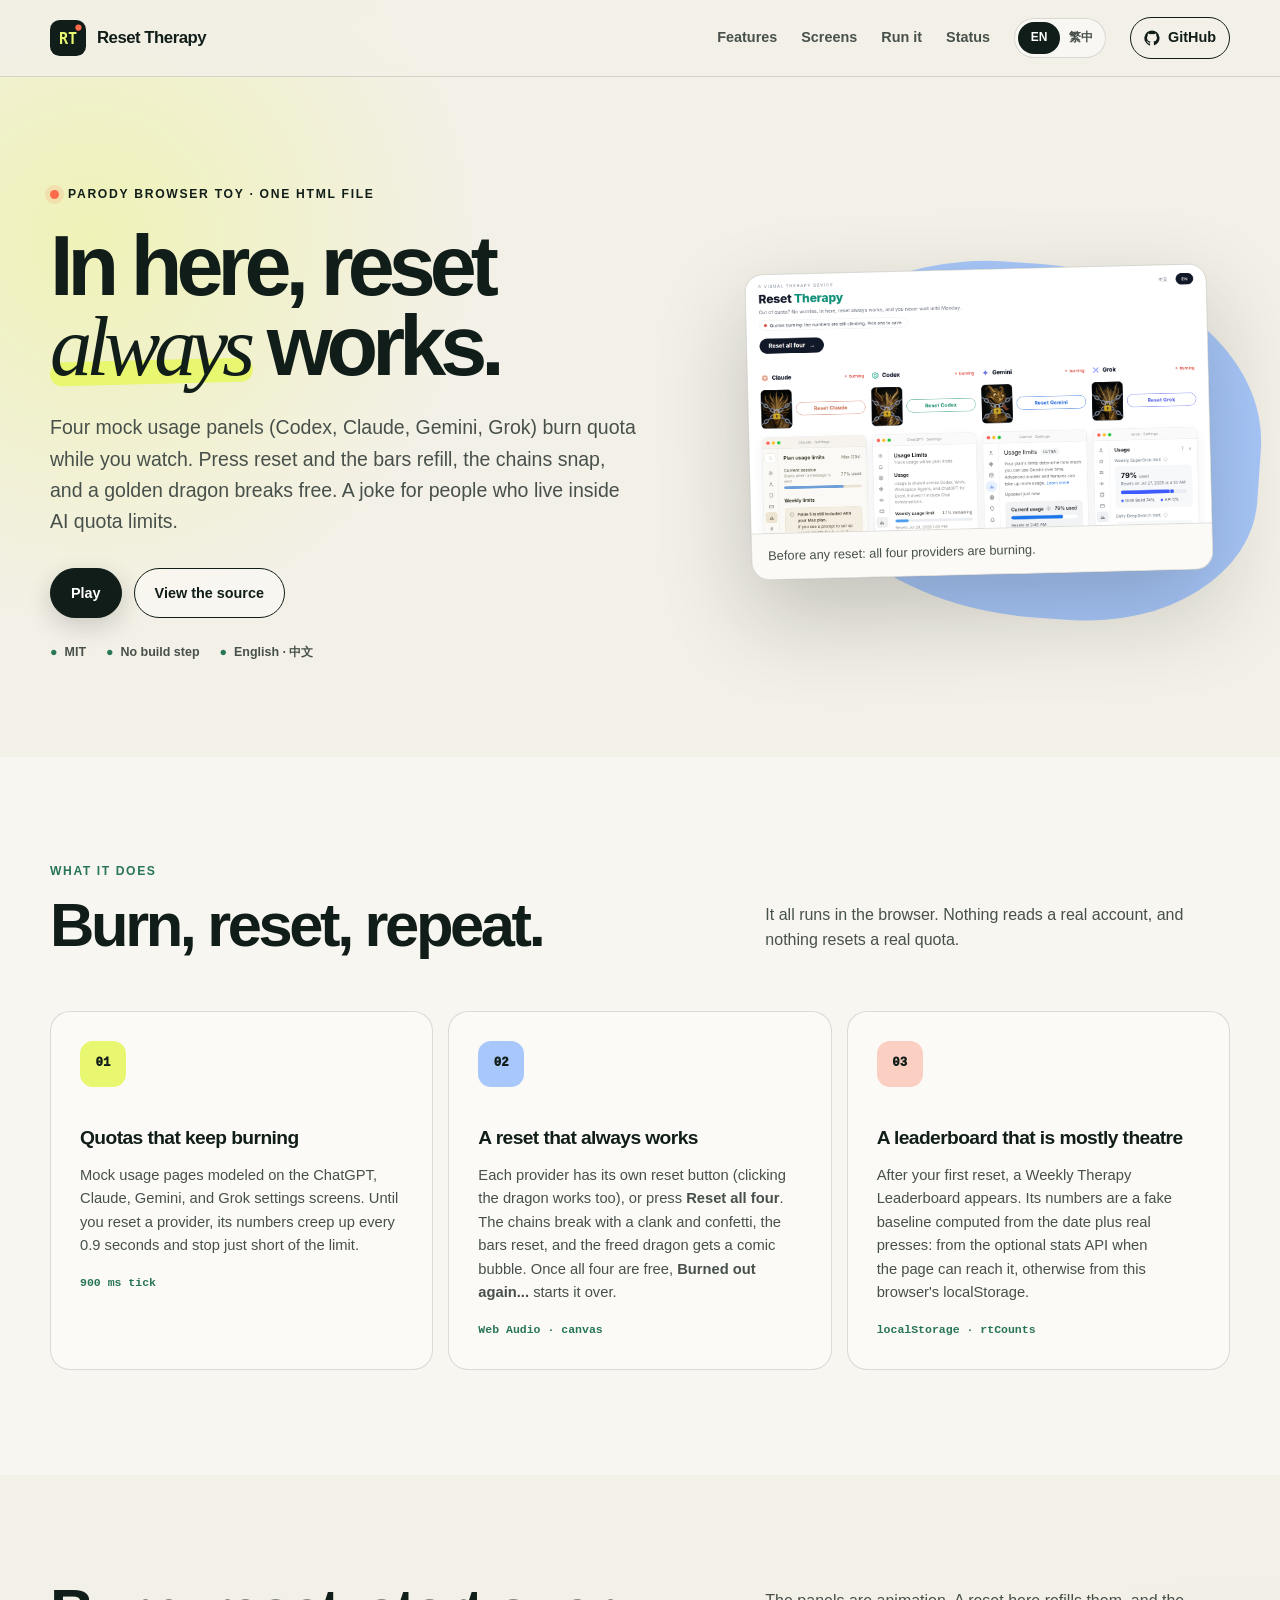
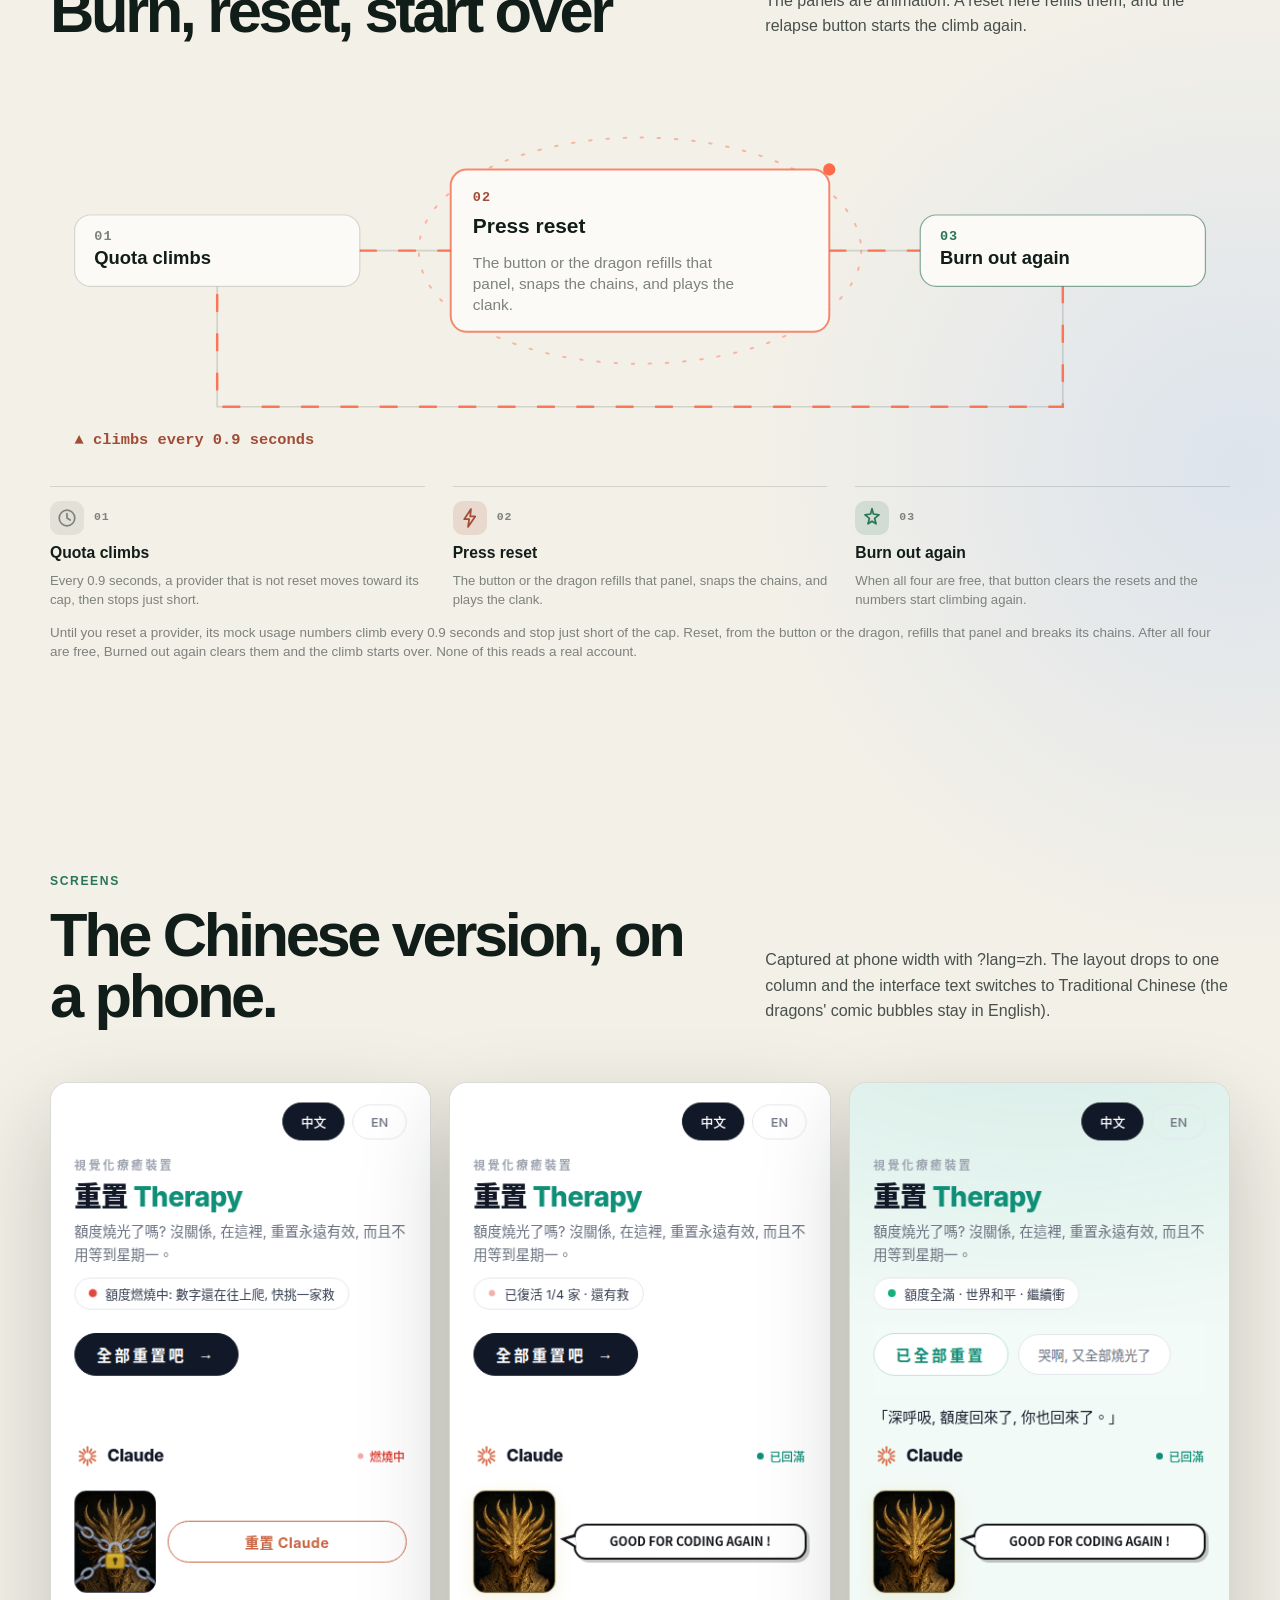
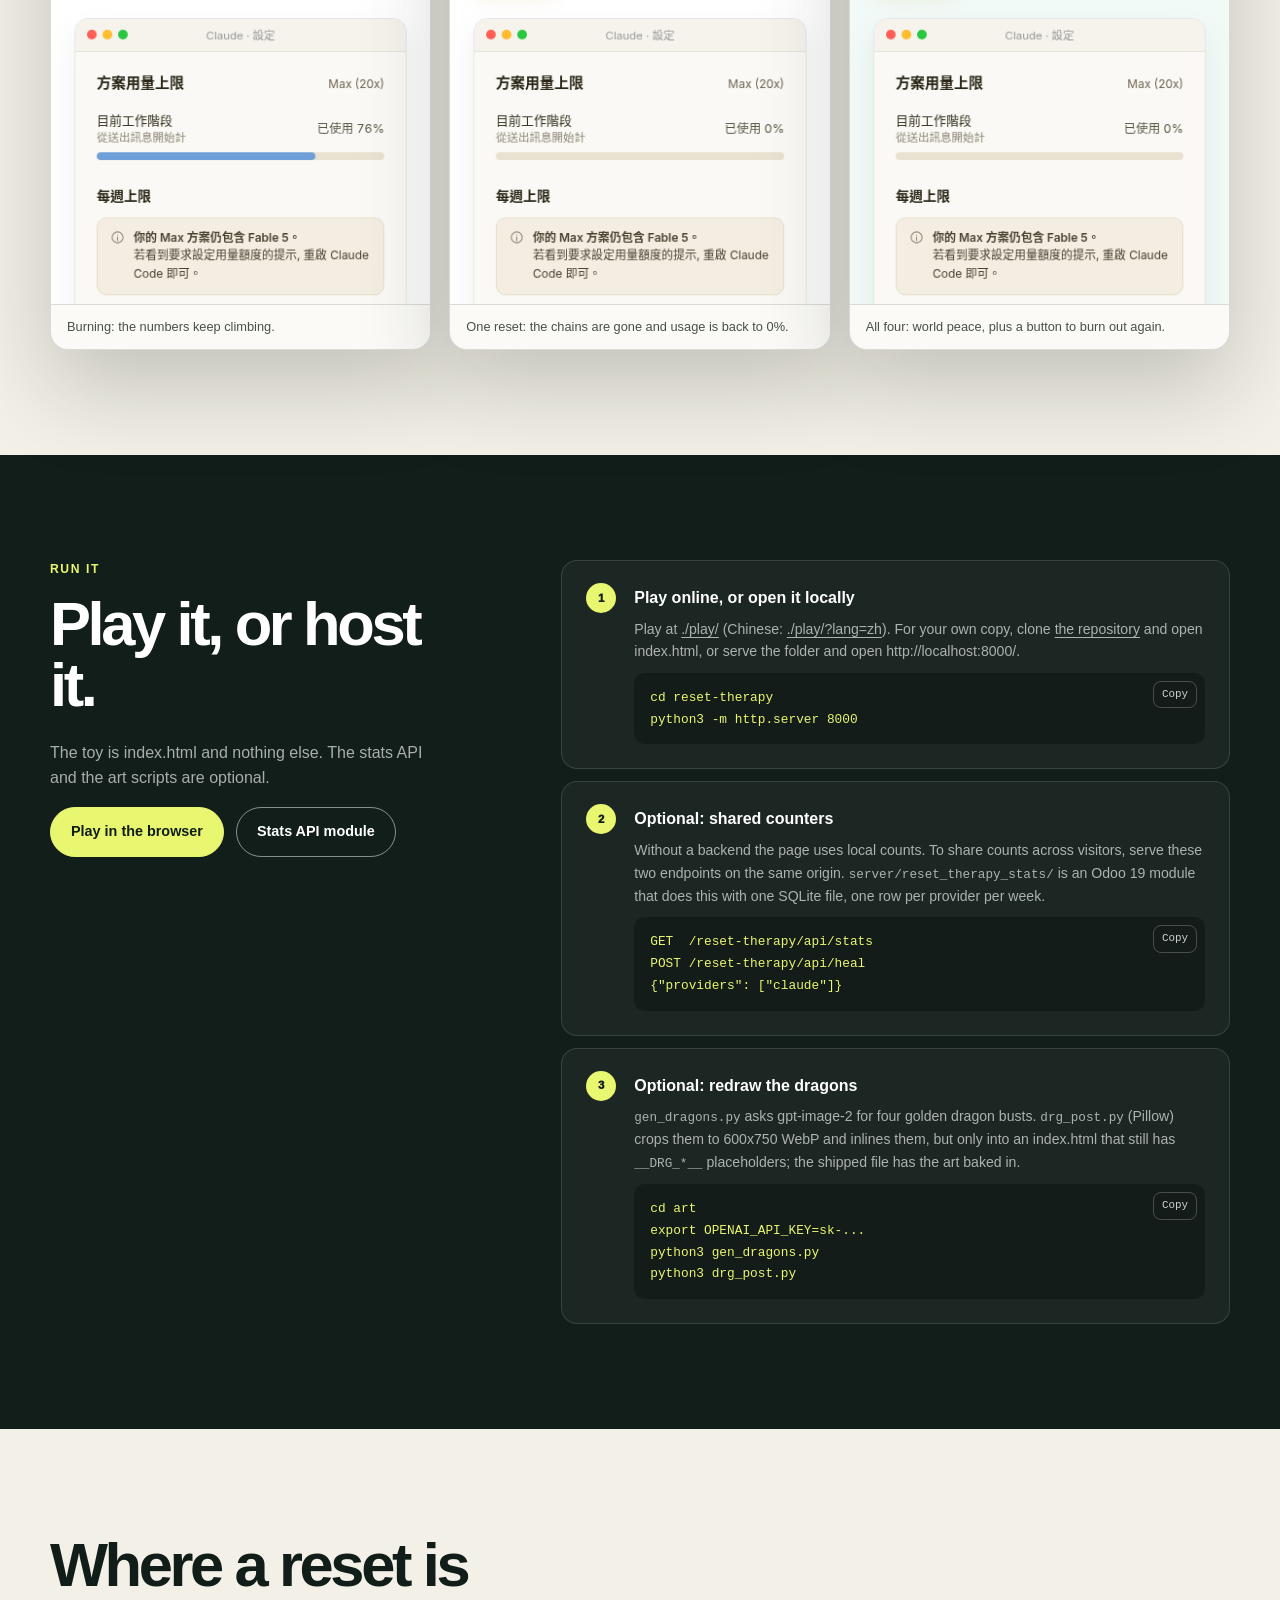
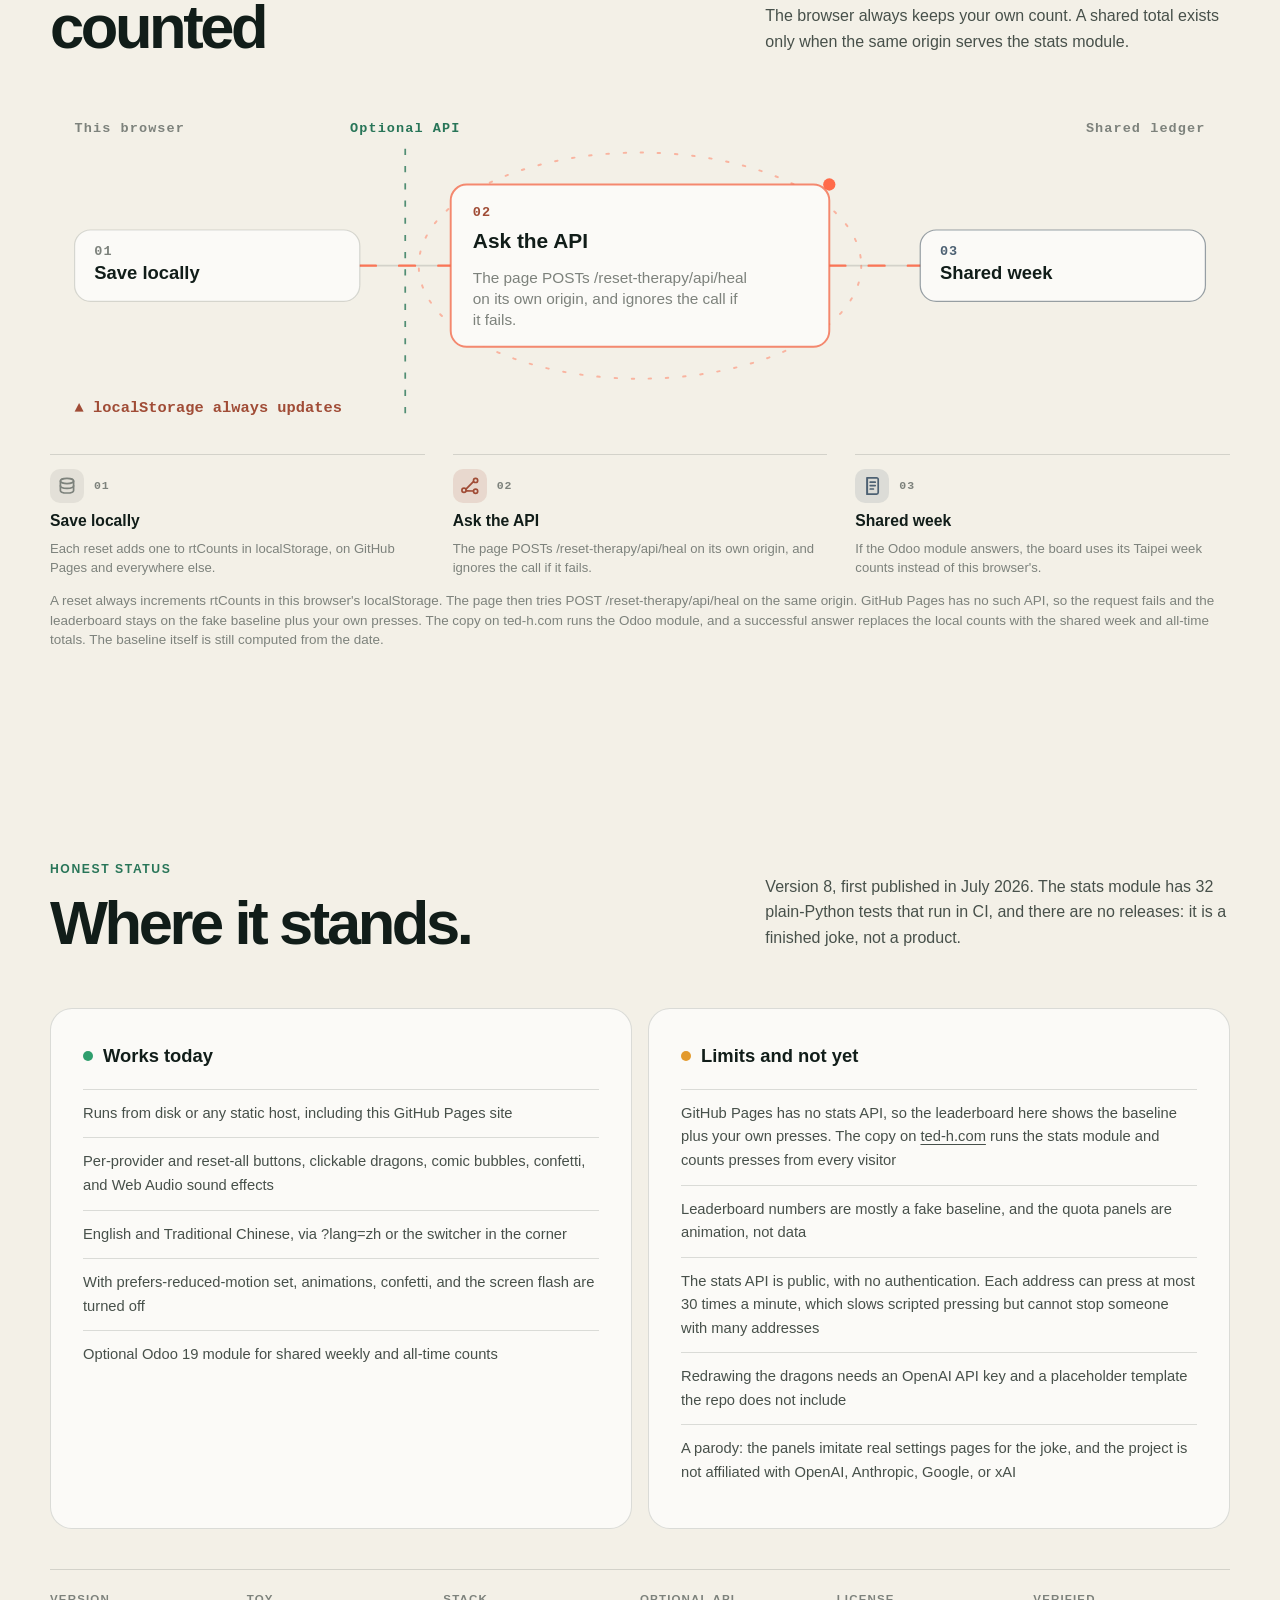
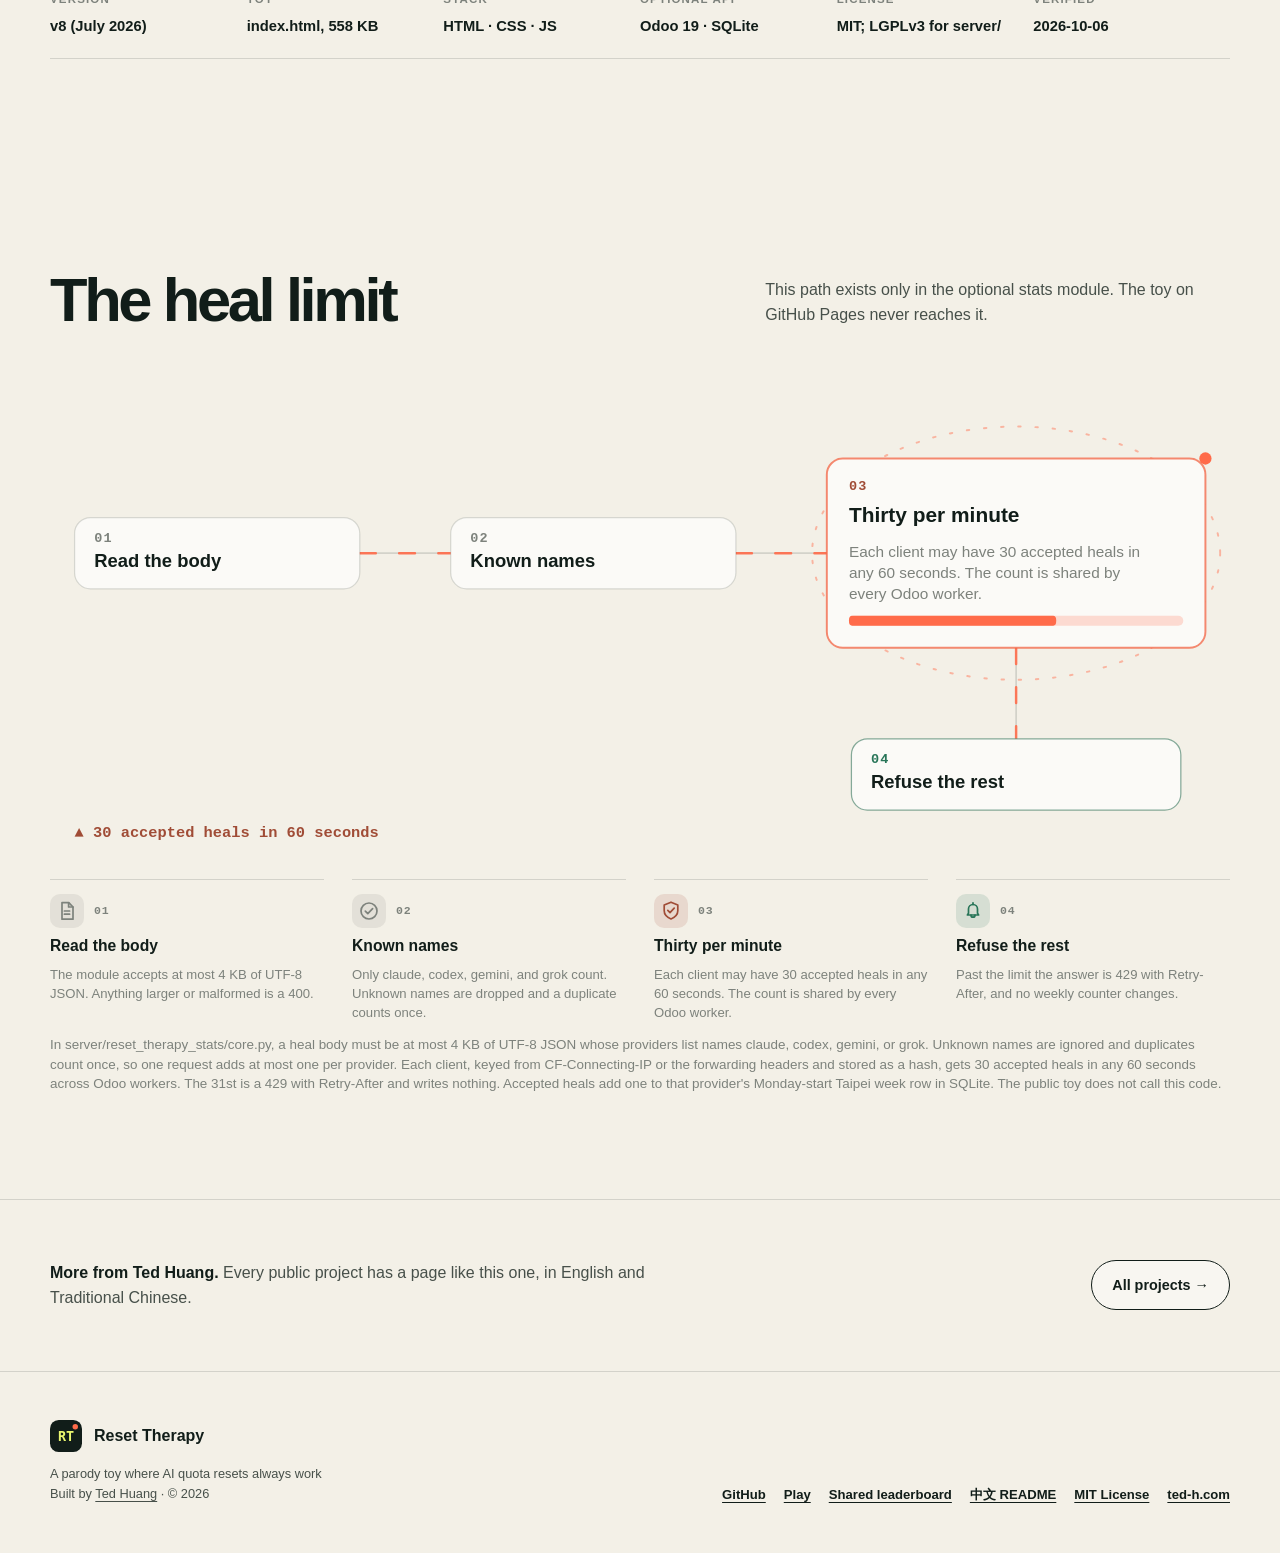
==== commit 0fd08563: "Add animated diagrams for the burn cycle, the count, and the heal limit Burn, reset, start over foll" ====
--- a/site/index.html
+++ b/site/index.html
@@ -21,6 +21,8 @@
 <link rel="stylesheet" href="styles.css">
 <script src="lang.js"></script>
 <script src="app.js" defer></script>
+<link rel="stylesheet" href="flow.css">
+<script src="flow.js" defer></script>
 <script type="application/ld+json">{"@context": "https://schema.org", "@type": "SoftwareSourceCode", "name": "Reset Therapy", "codeRepository": "https://github.com/teddashh/reset-therapy", "description": "A one-file browser toy: four mock AI usage panels burn quota in real time, and pressing reset frees a chained golden dragon. Play it on GitHub Pages; an optional Odoo module adds shared counts.", "author": {"@type": "Person", "name": "Ted Huang", "url": "https://www.ted-h.com"}, "url": "https://teddashh.github.io/reset-therapy/", "programmingLanguage": "HTML", "license": "https://spdx.org/licenses/MIT.html"}</script>
 </head>
 <body>
@@ -37,6 +39,7 @@
 <main id="main">
 <section class="hero" id="top"><div class="hero-copy"><div class="eyebrow"><span class="lang-en">Parody browser toy · One HTML file</span><span class="lang-zh" lang="zh-Hant">惡搞瀏覽器小玩具 · 單一 HTML 檔</span></div><h1 class="lang-en">In here, reset <em>always</em> works.</h1><h1 class="lang-zh" lang="zh-Hant">這裡的重置<em>永遠</em>有效。</h1><p class="lang-en">Four mock usage panels (Codex, Claude, Gemini, Grok) burn quota while you watch. Press reset and the bars refill, the chains snap, and a golden dragon breaks free. A joke for people who live inside AI quota limits.</p><p class="lang-zh" lang="zh-Hant">四個仿造的用量面板（Codex、Claude、Gemini、Grok）就在你眼前燒額度。按下重置，額度回滿、鎖鏈斷開，黃金龍重獲自由。獻給活在 AI 額度上限裡的人。</p><div class="button-row"><a class="lang-en button button-primary" href="./play/">Play</a><a class="lang-zh button button-primary" lang="zh-Hant" href="./play/?lang=zh">開始玩</a><a class="button button-secondary" href="https://github.com/teddashh/reset-therapy"><span class="lang-en">View the source</span><span class="lang-zh" lang="zh-Hant">查看原始碼</span></a></div><div class="hero-notes"><span>MIT</span><span class="lang-en">No build step</span><span class="lang-zh" lang="zh-Hant">不用建置</span><span>English · 中文</span></div></div><div class="visual-wrap is-image"><figure class="shot"><img src="assets/screenshot-desktop.png" alt="Reset Therapy in a desktop browser, English interface: four chained golden dragons with reset buttons above mock usage panels for Claude, Codex, Gemini, and Grok, all marked burning" loading="eager"><figcaption><span class="lang-en">Before any reset: all four providers are burning.</span><span class="lang-zh" lang="zh-Hant">還沒重置：四家都在燃燒中。</span></figcaption></figure></div></section>
 <section class="tinted" id="features"><div class="section"><div class="section-heading "><div><div class="section-kicker"><span class="lang-en">What it does</span><span class="lang-zh" lang="zh-Hant">功能</span></div><h2 class="lang-en">Burn, reset, repeat.</h2><h2 class="lang-zh" lang="zh-Hant">燒光、重置、再來一次。</h2></div><p class="lang-en">It all runs in the browser. Nothing reads a real account, and nothing resets a real quota.</p><p class="lang-zh" lang="zh-Hant">全部在瀏覽器裡執行，不讀任何真實帳號，也不會重置任何真實額度。</p></div><div class="card-grid"><article class="card"><div class="card-icon">01</div><h3 class="lang-en">Quotas that keep burning</h3><h3 class="lang-zh" lang="zh-Hant">一直在燒的額度</h3><p class="lang-en">Mock usage pages modeled on the ChatGPT, Claude, Gemini, and Grok settings screens. Until you reset a provider, its numbers creep up every 0.9 seconds and stop just short of the limit.</p><p class="lang-zh" lang="zh-Hant">仿照 ChatGPT、Claude、Gemini、Grok 設定畫面做的用量頁。還沒重置的那幾家，數字每 0.9 秒往上爬一點，一路爬到快滿才停。</p><span class="tag">900 ms tick</span></article><article class="card"><div class="card-icon">02</div><h3 class="lang-en">A reset that always works</h3><h3 class="lang-zh" lang="zh-Hant">永遠有效的重置</h3><p class="lang-en">Each provider has its own reset button (clicking the dragon works too), or press <strong>Reset all four</strong>. The chains break with a clank and confetti, the bars reset, and the freed dragon gets a comic bubble. Once all four are free, <strong>Burned out again...</strong> starts it over.</p><p class="lang-zh" lang="zh-Hant">每家都有自己的重置鈕（直接點龍也可以），或是按<strong>全部重置吧</strong>一次救四家。鎖鏈噹啷斷開、彩帶噴出、用量歸零，重獲自由的龍會冒出漫畫對話框。四家都救回來之後，按<strong>哭啊, 又全部燒光了</strong>就一切重來。</p><span class="tag">Web Audio · canvas</span></article><article class="card"><div class="card-icon">03</div><h3 class="lang-en">A leaderboard that is mostly theatre</h3><h3 class="lang-zh" lang="zh-Hant">大半是演出來的排行榜</h3><p class="lang-en">After your first reset, a Weekly Therapy Leaderboard appears. Its numbers are a fake baseline computed from the date plus real presses: from the optional stats API when the page can reach it, otherwise from this browser&#x27;s localStorage.</p><p class="lang-zh" lang="zh-Hant">第一次重置之後，會出現本週療癒排行榜。上面的數字是依日期算出來的假基準值，加上真實的重置次數：連得到選配的統計 API 就用全站累計，連不到就用這個瀏覽器 localStorage 裡的次數。</p><span class="tag">localStorage · rtCounts</span></article></div></div></section>
+<section class="section" id="burn-cycle"><div class="section-heading "><div><h2 class="lang-en">Burn, reset, start over</h2><h2 class="lang-zh" lang="zh-Hant">燒光、重置、再來</h2></div><p class="lang-en">The panels are animation. A reset here refills them, and the relapse button starts the climb again.</p><p class="lang-zh" lang="zh-Hant">面板上的數字是動畫。在這裡按下重置會把額度補滿，再燒一次的按鈕會讓數字重新往上爬。</p></div><figure class="fd lang-en" data-fd="{&quot;columns&quot;:[[0],[1],[2]],&quot;core&quot;:1,&quot;loop&quot;:true}"><ol class="fd-legend"><li class="fd-node" data-step="0" data-tone="neutral" data-icon="clock"><span class="fd-head"><span class="fd-chip"></span><span class="fd-step" aria-hidden="true">01</span></span><p class="fd-title">Quota climbs</p><p class="fd-note">Every 0.9 seconds, a provider that is not reset moves toward its cap, then stops just short.</p><span class="fd-link" aria-hidden="true"></span></li><li class="fd-node" data-step="1" data-tone="accent" data-icon="bolt"><span class="fd-head"><span class="fd-chip"></span><span class="fd-step" aria-hidden="true">02</span></span><p class="fd-title">Press reset</p><p class="fd-note">The button or the dragon refills that panel, snaps the chains, and plays the clank.</p><span class="fd-link" aria-hidden="true"></span></li><li class="fd-node" data-step="2" data-tone="warn" data-icon="spark"><span class="fd-head"><span class="fd-chip"></span><span class="fd-step" aria-hidden="true">03</span></span><p class="fd-title">Burn out again</p><p class="fd-note">When all four are free, that button clears the resets and the numbers start climbing again.</p></li></ol><ul class="fd-ticks"><li>climbs every 0.9 seconds</li><li>reset refills the panel</li><li>relapse restarts the climb</li></ul><figcaption>Until you reset a provider, its mock usage numbers climb every 0.9 seconds and stop just short of the cap. Reset, from the button or the dragon, refills that panel and breaks its chains. After all four are free, Burned out again clears them and the climb starts over. None of this reads a real account.</figcaption></figure><figure class="fd lang-zh" lang="zh-Hant" data-fd="{&quot;columns&quot;:[[0],[1],[2]],&quot;core&quot;:1,&quot;loop&quot;:true}"><ol class="fd-legend"><li class="fd-node" data-step="0" data-tone="neutral" data-icon="clock"><span class="fd-head"><span class="fd-chip"></span><span class="fd-step" aria-hidden="true">01</span></span><p class="fd-title">額度往上爬</p><p class="fd-note">還沒重置的那一家，數字每 0.9 秒往上爬，快到上限就停。</p><span class="fd-link" aria-hidden="true"></span></li><li class="fd-node" data-step="1" data-tone="accent" data-icon="bolt"><span class="fd-head"><span class="fd-chip"></span><span class="fd-step" aria-hidden="true">02</span></span><p class="fd-title">按下重置</p><p class="fd-note">按按鈕或點龍，面板回滿、鎖鏈斷開，並播放斷鏈的聲音。</p><span class="fd-link" aria-hidden="true"></span></li><li class="fd-node" data-step="2" data-tone="warn" data-icon="spark"><span class="fd-head"><span class="fd-chip"></span><span class="fd-step" aria-hidden="true">03</span></span><p class="fd-title">再燒一次</p><p class="fd-note">四家都自由之後，這顆按鈕會清掉重置，數字再從燃燒中開始爬。</p></li></ol><ul class="fd-ticks"><li>每 0.9 秒往上爬</li><li>重置後面板回滿</li><li>再燒就重新往上爬</li></ul><figcaption>還沒重置的面板，仿造用量每 0.9 秒往上爬，快到上限就停。按重置鈕或點龍，會把那一家補滿並打斷鎖鏈。四家都自由之後，再燒一次會清掉重置，數字重新往上爬。這些都不會讀取真實帳號。</figcaption></figure></section>
 <section class="section" id="screens"><div class="section-heading "><div><div class="section-kicker"><span class="lang-en">Screens</span><span class="lang-zh" lang="zh-Hant">畫面</span></div><h2 class="lang-en">The Chinese version, on a phone.</h2><h2 class="lang-zh" lang="zh-Hant">手機上的中文版。</h2></div><p class="lang-en">Captured at phone width with ?lang=zh. The layout drops to one column and the interface text switches to Traditional Chinese (the dragons&#x27; comic bubbles stay in English).</p><p class="lang-zh" lang="zh-Hant">用手機寬度加上 ?lang=zh 擷取：版面收成單欄，介面文字換成繁體中文（龍的漫畫對話框維持英文）。</p></div><div class="showcase-grid n3"><figure class="shot"><img src="assets/screenshot-mobile.png" alt="Chinese interface on a phone: Claude&#x27;s dragon in chains next to its reset button, session usage at 76 percent, status burning" loading="lazy"><figcaption><span class="lang-en">Burning: the numbers keep climbing.</span><span class="lang-zh" lang="zh-Hant">燃燒中：數字還在往上爬。</span></figcaption></figure><figure class="shot"><img src="assets/screenshot-mobile-reset-one.png" alt="After resetting Claude: the dragon is free with a comic bubble, usage back to 0 percent, and the status line reads 1 of 4 restored" loading="lazy"><figcaption><span class="lang-en">One reset: the chains are gone and usage is back to 0%.</span><span class="lang-zh" lang="zh-Hant">重置一家：鎖鏈不見了，用量回到 0%。</span></figcaption></figure><figure class="shot"><img src="assets/screenshot-mobile-reset-all.png" alt="After Reset all four: the status line reads quotas full and world peace, with a second button for burning out again" loading="lazy"><figcaption><span class="lang-en">All four: world peace, plus a button to burn out again.</span><span class="lang-zh" lang="zh-Hant">四家全滿：世界和平，外加一顆再燒光一次的按鈕。</span></figcaption></figure></div></section>
 <section class="dark-band" id="start"><div class="section qs-grid"><div><div class="section-kicker"><span class="lang-en">Run it</span><span class="lang-zh" lang="zh-Hant">執行</span></div><h2 class="lang-en">Play it, or host it.</h2><h2 class="lang-zh" lang="zh-Hant">線上直接玩，自己也能架。</h2><p class="lang-en">The toy is index.html and nothing else. The stats API and the art scripts are optional.</p><p class="lang-zh" lang="zh-Hant">玩具本體就只有 index.html，統計 API 和美術腳本都是選配。</p><div class="button-row"><a class="lang-en button button-primary" href="./play/">Play in the browser</a><a class="lang-zh button button-primary" lang="zh-Hant" href="./play/?lang=zh">在瀏覽器裡玩</a><a class="button button-secondary" href="https://github.com/teddashh/reset-therapy/tree/main/server/reset_therapy_stats"><span class="lang-en">Stats API module</span><span class="lang-zh" lang="zh-Hant">統計 API 模組</span></a></div></div><div class="steps"><article class="step"><h3 class="lang-en">Play online, or open it locally</h3><h3 class="lang-zh" lang="zh-Hant">線上玩，或在本機打開</h3><p class="lang-en">Play at <a href="./play/">./play/</a> (Chinese: <a href="./play/?lang=zh">./play/?lang=zh</a>). For your own copy, clone <a href="https://github.com/teddashh/reset-therapy">the repository</a> and open index.html, or serve the folder and open http://localhost:8000/.</p><p class="lang-zh" lang="zh-Hant">線上版在 <a href="./play/?lang=zh">./play/?lang=zh</a>。想自己跑一份，就把 <a href="https://github.com/teddashh/reset-therapy">這個 repo</a> clone 下來，直接用瀏覽器打開 index.html，或用下面的指令架起來，再打開 http://localhost:8000/。</p><div class="code-wrap"><pre class="code" id="code-1">cd reset-therapy
 python3 -m http.server 8000</pre><button class="copy" type="button" data-copy="code-1"><span class="idle"><span class="lang-en">Copy</span><span class="lang-zh" lang="zh-Hant">複製</span></span><span class="done"><span class="lang-en">Copied</span><span class="lang-zh" lang="zh-Hant">已複製</span></span></button></div></article><article class="step"><h3 class="lang-en">Optional: shared counters</h3><h3 class="lang-zh" lang="zh-Hant">選配：全站共用的次數</h3><p class="lang-en">Without a backend the page uses local counts. To share counts across visitors, serve these two endpoints on the same origin. <code class="nowrap">server/reset_therapy_stats/</code> is an Odoo 19 module that does this with one SQLite file, one row per provider per week.</p><p class="lang-zh" lang="zh-Hant">沒有後端時，頁面用的是本機次數。想讓所有訪客看到同一份數字，就在同一個網域提供下面兩個端點。<code class="nowrap">server/reset_therapy_stats/</code> 是 Odoo 19 模組版的實作，次數存在一個 SQLite 檔，每家每週一列。</p><div class="code-wrap"><pre class="code" id="code-2">GET  /reset-therapy/api/stats
@@ -45,7 +48,9 @@
 export OPENAI_API_KEY=sk-...
 python3 gen_dragons.py
 python3 drg_post.py</pre><button class="copy" type="button" data-copy="code-3"><span class="idle"><span class="lang-en">Copy</span><span class="lang-zh" lang="zh-Hant">複製</span></span><span class="done"><span class="lang-en">Copied</span><span class="lang-zh" lang="zh-Hant">已複製</span></span></button></div></article></div></div></section>
-<section class="section" id="status"><div class="section-heading "><div><div class="section-kicker"><span class="lang-en">Honest status</span><span class="lang-zh" lang="zh-Hant">誠實的現況</span></div><h2 class="lang-en">Where it stands.</h2><h2 class="lang-zh" lang="zh-Hant">目前的樣子。</h2></div><p class="lang-en">Version 8, first published in July 2026. The stats module has 32 plain-Python tests that run in CI, and there are no releases: it is a finished joke, not a product.</p><p class="lang-zh" lang="zh-Hant">第 8 版，2026 年 7 月首次發佈。統計模組有 32 個純 Python 測試，會在 CI 上執行；沒有 release：這是一個完成的玩笑，不是產品。</p></div><div class="status-grid"><div class="status-col"><h3 class="lang-en">Works today</h3><h3 class="lang-zh" lang="zh-Hant">目前可用</h3><ul><li class="lang-en">Runs from disk or any static host, including this GitHub Pages site</li><li class="lang-zh" lang="zh-Hant">直接開檔或放在任何靜態主機都能跑，包括這個 GitHub Pages 網站</li><li class="lang-en">Per-provider and reset-all buttons, clickable dragons, comic bubbles, confetti, and Web Audio sound effects</li><li class="lang-zh" lang="zh-Hant">單家重置、全部重置、可以點的龍、漫畫對話框、彩帶與 Web Audio 音效</li><li class="lang-en">English and Traditional Chinese, via ?lang=zh or the switcher in the corner</li><li class="lang-zh" lang="zh-Hant">英文與繁體中文，用 ?lang=zh 或右上角的按鈕切換</li><li class="lang-en">With prefers-reduced-motion set, animations, confetti, and the screen flash are turned off</li><li class="lang-zh" lang="zh-Hant">系統開啟「減少動態效果」時，動畫、彩帶和閃屏都會關掉</li><li class="lang-en">Optional Odoo 19 module for shared weekly and all-time counts</li><li class="lang-zh" lang="zh-Hant">選配的 Odoo 19 模組，提供全站共用的每週與累計次數</li></ul></div><div class="status-col is-limits"><h3 class="lang-en">Limits and not yet</h3><h3 class="lang-zh" lang="zh-Hant">限制與尚未完成</h3><ul><li class="lang-en">GitHub Pages has no stats API, so the leaderboard here shows the baseline plus your own presses. The copy on <a href="https://www.ted-h.com/reset-therapy">ted-h.com</a> runs the stats module and counts presses from every visitor</li><li class="lang-zh" lang="zh-Hant">GitHub Pages 上沒有統計 API，所以這裡的排行榜只有基準值加上你自己的次數。<a href="https://www.ted-h.com/zh_TW/reset-therapy">ted-h.com 上的版本</a>掛著統計模組，會累計所有訪客的次數</li><li class="lang-en">Leaderboard numbers are mostly a fake baseline, and the quota panels are animation, not data</li><li class="lang-zh" lang="zh-Hant">排行榜的數字大部分是假的基準值，額度面板也只是動畫，不是真實資料</li><li class="lang-en">The stats API is public, with no authentication. Each address can press at most 30 times a minute, which slows scripted pressing but cannot stop someone with many addresses</li><li class="lang-zh" lang="zh-Hant">統計 API 是公開的，沒有驗證。每個來源位址每分鐘最多 30 次，可以減緩用腳本狂按，但擋不住手上有很多位址的人</li><li class="lang-en">Redrawing the dragons needs an OpenAI API key and a placeholder template the repo does not include</li><li class="lang-zh" lang="zh-Hant">重畫龍需要 OpenAI API 金鑰，還要自備 repo 沒附的預留標記範本</li><li class="lang-en">A parody: the panels imitate real settings pages for the joke, and the project is not affiliated with OpenAI, Anthropic, Google, or xAI</li><li class="lang-zh" lang="zh-Hant">這是惡搞作品：面板模仿真實設定頁只是為了好笑，本專案與 OpenAI、Anthropic、Google、xAI 都沒有關係</li></ul></div></div><dl class="facts"><div class="fact"><dt><span class="lang-en">Version</span><span class="lang-zh" lang="zh-Hant">版本</span></dt><dd><span class="lang-en">v8 (July 2026)</span><span class="lang-zh" lang="zh-Hant">v8（2026 年 7 月）</span></dd></div><div class="fact"><dt><span class="lang-en">Toy</span><span class="lang-zh" lang="zh-Hant">玩具本體</span></dt><dd><span class="lang-en">index.html, 558 KB</span><span class="lang-zh" lang="zh-Hant">index.html，558 KB</span></dd></div><div class="fact"><dt><span class="lang-en">Stack</span><span class="lang-zh" lang="zh-Hant">技術</span></dt><dd><span>HTML · CSS · JS</span></dd></div><div class="fact"><dt><span class="lang-en">Optional API</span><span class="lang-zh" lang="zh-Hant">選配 API</span></dt><dd><span>Odoo 19 · SQLite</span></dd></div><div class="fact"><dt><span class="lang-en">License</span><span class="lang-zh" lang="zh-Hant">授權</span></dt><dd><span class="lang-en">MIT; LGPLv3 for server/</span><span class="lang-zh" lang="zh-Hant">MIT；server/ 為 LGPLv3</span></dd></div><div class="fact"><dt><span class="lang-en">Verified</span><span class="lang-zh" lang="zh-Hant">查核日期</span></dt><dd><span>2026-10-01</span></dd></div></dl></section>
+<section class="section" id="count-home"><div class="section-heading "><div><h2 class="lang-en">Where a reset is counted</h2><h2 class="lang-zh" lang="zh-Hant">重置次數記在哪</h2></div><p class="lang-en">The browser always keeps your own count. A shared total exists only when the same origin serves the stats module.</p><p class="lang-zh" lang="zh-Hant">瀏覽器一定會記下你自己的次數。只有同一個網域有掛統計模組時，才會有全站共用的總數。</p></div><figure class="fd lang-en" data-fd="{&quot;columns&quot;:[[0],[1],[2]],&quot;core&quot;:1,&quot;boundaryAfter&quot;:0}"><ol class="fd-legend"><li class="fd-node" data-step="0" data-tone="neutral" data-icon="database"><span class="fd-head"><span class="fd-chip"></span><span class="fd-step" aria-hidden="true">01</span></span><p class="fd-title">Save locally</p><p class="fd-note">Each reset adds one to rtCounts in localStorage, on GitHub Pages and everywhere else.</p><span class="fd-link" aria-hidden="true"></span></li><li class="fd-node" data-step="1" data-tone="accent" data-icon="route"><span class="fd-head"><span class="fd-chip"></span><span class="fd-step" aria-hidden="true">02</span></span><p class="fd-title">Ask the API</p><p class="fd-note">The page POSTs /reset-therapy/api/heal on its own origin, and ignores the call if it fails.</p><span class="fd-link" aria-hidden="true"></span></li><li class="fd-node" data-step="2" data-tone="info" data-icon="ledger"><span class="fd-head"><span class="fd-chip"></span><span class="fd-step" aria-hidden="true">03</span></span><p class="fd-title">Shared week</p><p class="fd-note">If the Odoo module answers, the board uses its Taipei week counts instead of this browser&#x27;s.</p></li></ol><ul class="fd-ticks"><li>localStorage always updates</li><li>a failed API is ignored</li><li>ted-h.com shares the counts</li></ul><ul class="fd-zones"><li>This browser</li><li>Optional API</li><li>Shared ledger</li></ul><figcaption>A reset always increments rtCounts in this browser&#x27;s localStorage. The page then tries POST /reset-therapy/api/heal on the same origin. GitHub Pages has no such API, so the request fails and the leaderboard stays on the fake baseline plus your own presses. The copy on ted-h.com runs the Odoo module, and a successful answer replaces the local counts with the shared week and all-time totals. The baseline itself is still computed from the date.</figcaption></figure><figure class="fd lang-zh" lang="zh-Hant" data-fd="{&quot;columns&quot;:[[0],[1],[2]],&quot;core&quot;:1,&quot;boundaryAfter&quot;:0}"><ol class="fd-legend"><li class="fd-node" data-step="0" data-tone="neutral" data-icon="database"><span class="fd-head"><span class="fd-chip"></span><span class="fd-step" aria-hidden="true">01</span></span><p class="fd-title">記在本機</p><p class="fd-note">每一次重置都會把 localStorage 裡的 rtCounts 加一，GitHub Pages 上也一樣。</p><span class="fd-link" aria-hidden="true"></span></li><li class="fd-node" data-step="1" data-tone="accent" data-icon="route"><span class="fd-head"><span class="fd-chip"></span><span class="fd-step" aria-hidden="true">02</span></span><p class="fd-title">詢問 API</p><p class="fd-note">頁面會對自己的網域 POST /reset-therapy/api/heal，失敗就當作沒這回事。</p><span class="fd-link" aria-hidden="true"></span></li><li class="fd-node" data-step="2" data-tone="info" data-icon="ledger"><span class="fd-head"><span class="fd-chip"></span><span class="fd-step" aria-hidden="true">03</span></span><p class="fd-title">全站本週</p><p class="fd-note">若 Odoo 模組有回應，排行榜就改用它的台北週次數，不再用這台瀏覽器的數字。</p></li></ol><ul class="fd-ticks"><li>本機次數一定會記</li><li>API 失敗就略過</li><li>ted-h.com 才共用次數</li></ul><ul class="fd-zones"><li>這個瀏覽器</li><li>選配 API</li><li>全站帳本</li></ul><figcaption>每次重置都會增加這個瀏覽器 localStorage 裡的 rtCounts。頁面接著對同一個網域 POST /reset-therapy/api/heal。GitHub Pages 沒有這個 API，請求失敗，排行榜就維持日期算出來的假基準加上你自己的次數。ted-h.com 上的版本有跑 Odoo 模組，成功的回應會改用全站的本週與累計次數。基準值本身仍是依日期算出來的。</figcaption></figure></section>
+<section class="section" id="status"><div class="section-heading "><div><div class="section-kicker"><span class="lang-en">Honest status</span><span class="lang-zh" lang="zh-Hant">誠實的現況</span></div><h2 class="lang-en">Where it stands.</h2><h2 class="lang-zh" lang="zh-Hant">目前的樣子。</h2></div><p class="lang-en">Version 8, first published in July 2026. The stats module has 32 plain-Python tests that run in CI, and there are no releases: it is a finished joke, not a product.</p><p class="lang-zh" lang="zh-Hant">第 8 版，2026 年 7 月首次發佈。統計模組有 32 個純 Python 測試，會在 CI 上執行；沒有 release：這是一個完成的玩笑，不是產品。</p></div><div class="status-grid"><div class="status-col"><h3 class="lang-en">Works today</h3><h3 class="lang-zh" lang="zh-Hant">目前可用</h3><ul><li class="lang-en">Runs from disk or any static host, including this GitHub Pages site</li><li class="lang-zh" lang="zh-Hant">直接開檔或放在任何靜態主機都能跑，包括這個 GitHub Pages 網站</li><li class="lang-en">Per-provider and reset-all buttons, clickable dragons, comic bubbles, confetti, and Web Audio sound effects</li><li class="lang-zh" lang="zh-Hant">單家重置、全部重置、可以點的龍、漫畫對話框、彩帶與 Web Audio 音效</li><li class="lang-en">English and Traditional Chinese, via ?lang=zh or the switcher in the corner</li><li class="lang-zh" lang="zh-Hant">英文與繁體中文，用 ?lang=zh 或右上角的按鈕切換</li><li class="lang-en">With prefers-reduced-motion set, animations, confetti, and the screen flash are turned off</li><li class="lang-zh" lang="zh-Hant">系統開啟「減少動態效果」時，動畫、彩帶和閃屏都會關掉</li><li class="lang-en">Optional Odoo 19 module for shared weekly and all-time counts</li><li class="lang-zh" lang="zh-Hant">選配的 Odoo 19 模組，提供全站共用的每週與累計次數</li></ul></div><div class="status-col is-limits"><h3 class="lang-en">Limits and not yet</h3><h3 class="lang-zh" lang="zh-Hant">限制與尚未完成</h3><ul><li class="lang-en">GitHub Pages has no stats API, so the leaderboard here shows the baseline plus your own presses. The copy on <a href="https://www.ted-h.com/reset-therapy">ted-h.com</a> runs the stats module and counts presses from every visitor</li><li class="lang-zh" lang="zh-Hant">GitHub Pages 上沒有統計 API，所以這裡的排行榜只有基準值加上你自己的次數。<a href="https://www.ted-h.com/zh_TW/reset-therapy">ted-h.com 上的版本</a>掛著統計模組，會累計所有訪客的次數</li><li class="lang-en">Leaderboard numbers are mostly a fake baseline, and the quota panels are animation, not data</li><li class="lang-zh" lang="zh-Hant">排行榜的數字大部分是假的基準值，額度面板也只是動畫，不是真實資料</li><li class="lang-en">The stats API is public, with no authentication. Each address can press at most 30 times a minute, which slows scripted pressing but cannot stop someone with many addresses</li><li class="lang-zh" lang="zh-Hant">統計 API 是公開的，沒有驗證。每個來源位址每分鐘最多 30 次，可以減緩用腳本狂按，但擋不住手上有很多位址的人</li><li class="lang-en">Redrawing the dragons needs an OpenAI API key and a placeholder template the repo does not include</li><li class="lang-zh" lang="zh-Hant">重畫龍需要 OpenAI API 金鑰，還要自備 repo 沒附的預留標記範本</li><li class="lang-en">A parody: the panels imitate real settings pages for the joke, and the project is not affiliated with OpenAI, Anthropic, Google, or xAI</li><li class="lang-zh" lang="zh-Hant">這是惡搞作品：面板模仿真實設定頁只是為了好笑，本專案與 OpenAI、Anthropic、Google、xAI 都沒有關係</li></ul></div></div><dl class="facts"><div class="fact"><dt><span class="lang-en">Version</span><span class="lang-zh" lang="zh-Hant">版本</span></dt><dd><span class="lang-en">v8 (July 2026)</span><span class="lang-zh" lang="zh-Hant">v8（2026 年 7 月）</span></dd></div><div class="fact"><dt><span class="lang-en">Toy</span><span class="lang-zh" lang="zh-Hant">玩具本體</span></dt><dd><span class="lang-en">index.html, 558 KB</span><span class="lang-zh" lang="zh-Hant">index.html，558 KB</span></dd></div><div class="fact"><dt><span class="lang-en">Stack</span><span class="lang-zh" lang="zh-Hant">技術</span></dt><dd><span>HTML · CSS · JS</span></dd></div><div class="fact"><dt><span class="lang-en">Optional API</span><span class="lang-zh" lang="zh-Hant">選配 API</span></dt><dd><span>Odoo 19 · SQLite</span></dd></div><div class="fact"><dt><span class="lang-en">License</span><span class="lang-zh" lang="zh-Hant">授權</span></dt><dd><span class="lang-en">MIT; LGPLv3 for server/</span><span class="lang-zh" lang="zh-Hant">MIT；server/ 為 LGPLv3</span></dd></div><div class="fact"><dt><span class="lang-en">Verified</span><span class="lang-zh" lang="zh-Hant">查核日期</span></dt><dd><span>2026-10-06</span></dd></div></dl></section>
+<section class="section" id="heal-limit"><div class="section-heading "><div><h2 class="lang-en">The heal limit</h2><h2 class="lang-zh" lang="zh-Hant">療癒次數上限</h2></div><p class="lang-en">This path exists only in the optional stats module. The toy on GitHub Pages never reaches it.</p><p class="lang-zh" lang="zh-Hant">這條路只存在於選配的統計模組。GitHub Pages 上的玩具走不到這裡。</p></div><figure class="fd lang-en" data-fd="{&quot;columns&quot;:[[0],[1],[2]],&quot;core&quot;:2,&quot;sinks&quot;:[3],&quot;meter&quot;:true}"><ol class="fd-legend"><li class="fd-node" data-step="0" data-tone="neutral" data-icon="doc"><span class="fd-head"><span class="fd-chip"></span><span class="fd-step" aria-hidden="true">01</span></span><p class="fd-title">Read the body</p><p class="fd-note">The module accepts at most 4 KB of UTF-8 JSON. Anything larger or malformed is a 400.</p><span class="fd-link" aria-hidden="true"></span></li><li class="fd-node" data-step="1" data-tone="neutral" data-icon="check"><span class="fd-head"><span class="fd-chip"></span><span class="fd-step" aria-hidden="true">02</span></span><p class="fd-title">Known names</p><p class="fd-note">Only claude, codex, gemini, and grok count. Unknown names are dropped and a duplicate counts once.</p><span class="fd-link" aria-hidden="true"></span></li><li class="fd-node" data-step="2" data-tone="accent" data-icon="shield"><span class="fd-head"><span class="fd-chip"></span><span class="fd-step" aria-hidden="true">03</span></span><p class="fd-title">Thirty per minute</p><p class="fd-note">Each client may have 30 accepted heals in any 60 seconds. The count is shared by every Odoo worker.</p><span class="fd-link" aria-hidden="true"></span></li><li class="fd-node" data-step="3" data-tone="warn" data-icon="bell"><span class="fd-head"><span class="fd-chip"></span><span class="fd-step" aria-hidden="true">04</span></span><p class="fd-title">Refuse the rest</p><p class="fd-note">Past the limit the answer is 429 with Retry-After, and no weekly counter changes.</p></li></ol><ul class="fd-ticks"><li>30 accepted heals in 60 seconds</li><li>over the limit returns 429</li><li>a refusal is not counted</li></ul><figcaption>In server/reset_therapy_stats/core.py, a heal body must be at most 4 KB of UTF-8 JSON whose providers list names claude, codex, gemini, or grok. Unknown names are ignored and duplicates count once, so one request adds at most one per provider. Each client, keyed from CF-Connecting-IP or the forwarding headers and stored as a hash, gets 30 accepted heals in any 60 seconds across Odoo workers. The 31st is a 429 with Retry-After and writes nothing. Accepted heals add one to that provider&#x27;s Monday-start Taipei week row in SQLite. The public toy does not call this code.</figcaption></figure><figure class="fd lang-zh" lang="zh-Hant" data-fd="{&quot;columns&quot;:[[0],[1],[2]],&quot;core&quot;:2,&quot;sinks&quot;:[3],&quot;meter&quot;:true}"><ol class="fd-legend"><li class="fd-node" data-step="0" data-tone="neutral" data-icon="doc"><span class="fd-head"><span class="fd-chip"></span><span class="fd-step" aria-hidden="true">01</span></span><p class="fd-title">讀取內容</p><p class="fd-note">模組最多接受 4 KB 的 UTF-8 JSON。更大或格式不對就回 400。</p><span class="fd-link" aria-hidden="true"></span></li><li class="fd-node" data-step="1" data-tone="neutral" data-icon="check"><span class="fd-head"><span class="fd-chip"></span><span class="fd-step" aria-hidden="true">02</span></span><p class="fd-title">已知名稱</p><p class="fd-note">只計算 claude、codex、gemini、grok。不認識的名稱會丟掉，重複的只算一次。</p><span class="fd-link" aria-hidden="true"></span></li><li class="fd-node" data-step="2" data-tone="accent" data-icon="shield"><span class="fd-head"><span class="fd-chip"></span><span class="fd-step" aria-hidden="true">03</span></span><p class="fd-title">一分鐘三十次</p><p class="fd-note">每個客戶端在任意 60 秒內最多 30 次成功的療癒，所有 Odoo worker 共用這個上限。</p><span class="fd-link" aria-hidden="true"></span></li><li class="fd-node" data-step="3" data-tone="warn" data-icon="bell"><span class="fd-head"><span class="fd-chip"></span><span class="fd-step" aria-hidden="true">04</span></span><p class="fd-title">其餘拒絕</p><p class="fd-note">超過上限就回 429 並附上 Retry-After，本週的計數不會增加。</p></li></ol><ul class="fd-ticks"><li>60 秒內最多 30 次</li><li>超過就回 429</li><li>被拒的次數不入帳</li></ul><figcaption>在 server/reset_therapy_stats/core.py 裡，療癒請求的內容最多 4 KB，而且必須是 UTF-8 JSON，providers 裡要有 claude、codex、gemini 或 grok。不認識的名稱會忽略，重複的只算一次，所以一次請求每一家最多加 1。客戶端依 CF-Connecting-IP 或轉送標頭辨認，位址只存雜湊。任意 60 秒內最多 30 次成功，所有 Odoo worker 一起算。第 31 次回 429 並附上 Retry-After，什麼都不寫。成功的請求會在 SQLite 裡，把該家台北時間週一開始的那一週加 1。GitHub Pages 上的玩具不會呼叫這段程式。</figcaption></figure></section>
 <section class="more"><div class="more-inner"><p class="lang-en"><strong>More from Ted Huang.</strong> Every public project has a page like this one, in English and Traditional Chinese.</p><p class="lang-zh" lang="zh-Hant"><strong>Ted Huang 的其他作品。</strong>每個公開專案都有一頁像這樣的中英雙語介紹。</p><a class="button button-secondary" href="https://teddashh.github.io/"><span class="lang-en">All projects →</span><span class="lang-zh" lang="zh-Hant">全部專案 →</span></a></div></section>
 </main>
 <footer class="site-footer"><div class="footer-inner">
--- a/site/styles.css
+++ b/site/styles.css
@@ -1520,3 +1520,16 @@
 
   .footer-links { justify-content: flex-start; }
 }
+
+.fd {
+  --fd-surface: var(--paper-strong);
+  --fd-edge: var(--line);
+  --fd-text: var(--ink);
+  --fd-faint: var(--ink-faint);
+  --fd-accent: var(--signal);
+  --fd-accent-ink: color-mix(in srgb, var(--signal) 60%, var(--ink));
+  --fd-warn: var(--kicker);
+  --fd-info: color-mix(in srgb, var(--accent-2) 40%, var(--ink));
+  --fd-font: inherit;
+  --fd-mono: var(--mono);
+}
--- a/site/flow.css
+++ b/site/flow.css
@@ -0,0 +1,489 @@
+/* Flow diagrams. Colors come from --fd-* on the figure; an unmapped host
+   falls back to currentColor and Canvas. Every class starts with fd-. */
+
+.fd {
+  container-type: inline-size;
+  container-name: fd;
+  position: relative;
+  margin: 1.75rem 0 0;
+  color: var(--fd-text, currentColor);
+  font-family: var(--fd-font, inherit);
+  --fd-gap: 28px;
+}
+
+.fd-svg {
+  display: block;
+  width: 100%;
+  height: auto;
+  overflow: visible;
+}
+
+.fd-svg [data-tone="neutral"] { --fd-tone: var(--fd-faint, currentColor); }
+.fd-svg [data-tone="accent"] { --fd-tone: var(--fd-accent, currentColor); }
+.fd-svg [data-tone="warn"] { --fd-tone: var(--fd-warn, currentColor); }
+.fd-svg [data-tone="info"] { --fd-tone: var(--fd-info, currentColor); }
+
+.fd-box {
+  fill: var(--fd-surface, Canvas);
+  stroke: var(--fd-edge, currentColor);
+  stroke-width: 1;
+}
+
+.fd-svg [data-tone="accent"] .fd-box,
+.fd-svg [data-tone="warn"] .fd-box,
+.fd-svg [data-tone="info"] .fd-box {
+  stroke: color-mix(in srgb, var(--fd-tone) 46%, var(--fd-edge, currentColor));
+}
+
+.fd-svg [data-kind="core"] .fd-box {
+  stroke: color-mix(in srgb, var(--fd-tone, var(--fd-accent, currentColor)) 72%, var(--fd-edge, currentColor));
+  stroke-width: 1.6;
+}
+
+.fd-svg [data-selected="true"] .fd-box {
+  fill: color-mix(in srgb, var(--fd-accent, currentColor) 14%, var(--fd-surface, Canvas));
+  stroke: var(--fd-accent, currentColor);
+}
+
+.fd-lbl {
+  fill: var(--fd-text, currentColor);
+  font-weight: 600;
+}
+
+.fd-lbl-core { font-weight: 800; }
+
+.fd-sub { fill: var(--fd-faint, currentColor); }
+
+.fd-idx,
+.fd-zone,
+.fd-boundary-label,
+.fd-tick,
+.fd-step,
+.fd-status {
+  font-family: var(--fd-mono, ui-monospace, SFMono-Regular, Menlo, Consolas, monospace);
+}
+
+.fd-idx {
+  fill: var(--fd-tone, currentColor);
+  font-weight: 700;
+  letter-spacing: 0.08em;
+}
+
+.fd-svg [data-tone="accent"] .fd-idx {
+  fill: var(--fd-accent-ink, var(--fd-accent, currentColor));
+}
+
+.fd-lane {
+  fill: var(--fd-faint, currentColor);
+  font-weight: 600;
+}
+
+.fd-svg [data-selected="true"] .fd-lane {
+  fill: var(--fd-accent-ink, var(--fd-accent, currentColor));
+}
+
+.fd-zone,
+.fd-boundary-label {
+  fill: var(--fd-faint, currentColor);
+  font-weight: 700;
+  letter-spacing: 0.08em;
+}
+
+.fd-boundary-label { fill: var(--fd-warn, currentColor); }
+
+.fd-boundary {
+  fill: none;
+  stroke: var(--fd-warn, currentColor);
+  stroke-width: 1.4;
+  stroke-opacity: 0.8;
+  stroke-dasharray: 5 9;
+  animation: fd-crawl 2.6s linear infinite;
+}
+
+.fd-wire {
+  fill: none;
+  stroke: var(--fd-edge, currentColor);
+  stroke-width: 1.4;
+}
+
+.fd-flow {
+  fill: none;
+  stroke: var(--fd-accent, currentColor);
+  stroke-width: 2;
+  stroke-linecap: round;
+  stroke-opacity: 0.9;
+  stroke-dasharray: 13 19;
+  animation: fd-flow 2.4s linear infinite;
+}
+
+.fd-flow[data-selected="true"] { stroke-width: 2.6; stroke-opacity: 1; }
+.fd-flow[data-delay="1"] { animation-delay: -0.4s; }
+.fd-flow[data-delay="2"] { animation-delay: -0.8s; }
+.fd-flow[data-delay="3"] { animation-delay: -1.2s; }
+.fd-flow[data-delay="4"] { animation-delay: -1.6s; }
+.fd-flow[data-delay="5"] { animation-delay: -2s; }
+
+.fd-halo {
+  fill: none;
+  stroke: var(--fd-accent, currentColor);
+  stroke-width: 1.6;
+  stroke-opacity: 0.45;
+  stroke-linecap: round;
+  stroke-dasharray: 2 12;
+  animation: fd-orbit 16s linear infinite;
+}
+
+.fd-pulse {
+  fill: var(--fd-accent, currentColor);
+  transform-box: fill-box;
+  transform-origin: center;
+  animation: fd-pulse 2.6s ease-out infinite;
+}
+
+.fd-bar { fill: color-mix(in srgb, var(--fd-accent, currentColor) 22%, transparent); }
+
+.fd-bar-fill {
+  fill: var(--fd-accent, currentColor);
+  transform: scaleX(0.62);
+  transform-box: fill-box;
+  transform-origin: left center;
+  animation: fd-fill 6s ease-in-out infinite;
+}
+
+/* One status line. The old line reaches opacity 0 before the next iteration. */
+.fd-tick,
+.fd-status {
+  animation: fd-tick 2.48s linear infinite;
+}
+
+.fd-tick {
+  fill: var(--fd-accent-ink, var(--fd-accent, currentColor));
+  font-weight: 600;
+}
+
+.fd-status {
+  display: none;
+  margin: 0.85rem 0 0;
+  color: var(--fd-accent-ink, var(--fd-accent, currentColor));
+  font-size: 0.78rem;
+  font-weight: 600;
+  letter-spacing: 0.01em;
+}
+
+@keyframes fd-flow { to { stroke-dashoffset: -64; } }
+@keyframes fd-crawl { to { stroke-dashoffset: -28; } }
+@keyframes fd-orbit { to { stroke-dashoffset: -280; } }
+
+@keyframes fd-pulse {
+  0% { transform: scale(0.55); opacity: 0.75; }
+  100% { transform: scale(2.1); opacity: 0; }
+}
+
+@keyframes fd-fill {
+  0%, 100% { transform: scaleX(0.36); }
+  45% { transform: scaleX(0.84); }
+}
+
+@keyframes fd-tick {
+  /* 2480ms: fade 280, hold 1760, out 280, gap 160 */
+  0% { opacity: 0; }
+  11.2903% { opacity: 1; }
+  82.2581% { opacity: 1; }
+  93.5484% { opacity: 0; }
+  100% { opacity: 0; }
+}
+
+@keyframes fd-dash-y { to { background-position: 0 12px; } }
+
+@keyframes fd-travel-y {
+  0% { transform: translateY(0); opacity: 0; }
+  14% { opacity: 1; }
+  82% { opacity: 1; }
+  100% { transform: translateY(var(--fd-gap)); opacity: 0; }
+}
+
+.fd.is-paused .fd-flow,
+.fd.is-paused .fd-halo,
+.fd.is-paused .fd-pulse,
+.fd.is-paused .fd-boundary,
+.fd.is-paused .fd-bar-fill,
+.fd.is-paused .fd-tick,
+.fd.is-paused .fd-status,
+.fd.is-paused .fd-link::before,
+.fd.is-paused .fd-link::after {
+  animation-play-state: paused;
+}
+
+.fd.is-static .fd-tick,
+.fd.is-static .fd-status {
+  animation: none;
+  opacity: 1;
+}
+
+.fd-legend {
+  display: grid;
+  grid-auto-flow: column;
+  grid-auto-columns: minmax(0, 1fr);
+  gap: var(--fd-gap);
+  margin: 1.4rem 0 0;
+  padding: 0;
+  list-style: none;
+}
+
+.fd-node {
+  position: relative;
+  min-width: 0;
+  display: flex;
+  flex-direction: column;
+  gap: 8px;
+  padding-top: 14px;
+  border-top: 1px solid var(--fd-edge, currentColor);
+}
+
+.fd-node[data-tone="neutral"] { --fd-tone: var(--fd-faint, currentColor); }
+.fd-node[data-tone="accent"] { --fd-tone: var(--fd-accent-ink, var(--fd-accent, currentColor)); }
+.fd-node[data-tone="warn"] { --fd-tone: var(--fd-warn, currentColor); }
+.fd-node[data-tone="info"] { --fd-tone: var(--fd-info, currentColor); }
+
+.fd-head {
+  display: flex;
+  align-items: center;
+  gap: 10px;
+}
+
+.fd-chip {
+  display: inline-flex;
+  width: 34px;
+  height: 34px;
+  flex: 0 0 auto;
+  align-items: center;
+  justify-content: center;
+  border-radius: 10px;
+  background: color-mix(in srgb, var(--fd-tone, currentColor) 14%, transparent);
+  color: var(--fd-tone, currentColor);
+}
+
+.fd-icon { display: block; }
+
+.fd-step {
+  font-size: 0.72rem;
+  font-weight: 700;
+  letter-spacing: 0.08em;
+  color: var(--fd-faint, currentColor);
+}
+
+.fd-title {
+  margin: 0;
+  font-size: 0.98rem;
+  font-weight: 600;
+  line-height: 1.3;
+  color: var(--fd-text, currentColor);
+}
+
+.fd-note {
+  margin: 0;
+  font-size: 0.82rem;
+  line-height: 1.45;
+  color: var(--fd-faint, currentColor);
+}
+
+.fd-link { display: none; }
+
+.fd-ticks,
+.fd-zones {
+  margin: 0.75rem 0 0;
+  padding: 0;
+  list-style: none;
+}
+
+.fd-ticks li::before { content: "\25B2\00a0"; }
+
+.fd-ticks {
+  color: var(--fd-accent-ink, var(--fd-accent, currentColor));
+  font-family: var(--fd-mono, ui-monospace, SFMono-Regular, Menlo, Consolas, monospace);
+  font-size: 0.78rem;
+  font-weight: 600;
+}
+
+.fd-zones {
+  display: flex;
+  flex-wrap: wrap;
+  gap: 0.4rem 1rem;
+  color: var(--fd-faint, currentColor);
+  font-family: var(--fd-mono, ui-monospace, SFMono-Regular, Menlo, Consolas, monospace);
+  font-size: 0.72rem;
+  font-weight: 700;
+  letter-spacing: 0.06em;
+}
+
+.fd > figcaption {
+  margin: 0.85rem 0 0;
+  color: var(--fd-faint, currentColor);
+  font-size: 0.84rem;
+  line-height: 1.45;
+}
+
+.fd.is-drawn .fd-ticks,
+.fd.is-drawn .fd-zones {
+  position: absolute;
+  width: 1px;
+  height: 1px;
+  margin: -1px;
+  padding: 0;
+  overflow: hidden;
+  clip: rect(0 0 0 0);
+  clip-path: inset(50%);
+  white-space: nowrap;
+  border: 0;
+}
+
+.fd-story + .fd-story { margin-top: 3.25rem; }
+.fd-story > h3 { margin: 0 0 0.3rem; }
+.fd-story > p { margin: 0; }
+
+@container fd (max-width: 860px) {
+  .fd { --fd-gap: 22px; }
+
+  .fd-svg { display: none; }
+
+  .fd.is-drawn .fd-status { display: block; }
+
+  .fd.is-drawn .fd-zones {
+    position: static;
+    width: auto;
+    height: auto;
+    margin: 0 0 0.75rem;
+    overflow: visible;
+    clip: auto;
+    clip-path: none;
+    white-space: normal;
+  }
+
+  .fd-legend {
+    grid-auto-flow: row;
+    grid-template-columns: minmax(0, 1fr);
+    margin-top: 0;
+  }
+
+  .fd-node {
+    padding: 16px;
+    border: 1px solid var(--fd-edge, currentColor);
+    border-radius: 14px;
+    background: var(--fd-surface, Canvas);
+  }
+
+  .fd-node[data-tone="accent"],
+  .fd-node[data-tone="warn"],
+  .fd-node[data-tone="info"] {
+    border-color: color-mix(in srgb, var(--fd-tone, currentColor) 42%, var(--fd-edge, currentColor));
+  }
+
+  .fd-link {
+    display: block;
+    position: absolute;
+    left: 32px;
+    bottom: calc(-1 * var(--fd-gap));
+    width: 8px;
+    height: var(--fd-gap);
+  }
+
+  .fd-link::before {
+    content: "";
+    position: absolute;
+    left: 3px;
+    top: 0;
+    bottom: 0;
+    width: 2px;
+    background-image: linear-gradient(180deg, var(--fd-edge, currentColor) 0 6px, transparent 6px 12px);
+    background-size: 2px 12px;
+    animation: fd-dash-y 1.6s linear infinite;
+  }
+
+  .fd-link::after {
+    content: "";
+    position: absolute;
+    top: -3px;
+    left: 1px;
+    width: 6px;
+    height: 6px;
+    border-radius: 50%;
+    background: var(--fd-accent, currentColor);
+    animation: fd-travel-y 2.8s ease-in-out infinite;
+  }
+}
+
+@media (prefers-reduced-motion: reduce) {
+  .fd-flow,
+  .fd-halo,
+  .fd-pulse,
+  .fd-boundary,
+  .fd-bar-fill,
+  .fd-tick,
+  .fd-status,
+  .fd-link::before,
+  .fd-link::after {
+    animation: none;
+  }
+
+  .fd-tick,
+  .fd-status { opacity: 1; }
+
+  .fd-bar-fill { transform: scaleX(0.62); }
+
+  .fd-pulse { opacity: 1; transform: none; }
+
+  .fd-link::after { opacity: 1; transform: none; }
+}
+
+@media (forced-colors: active) {
+  .fd {
+    --fd-surface: Canvas;
+    --fd-edge: CanvasText;
+    --fd-text: CanvasText;
+    --fd-faint: CanvasText;
+    --fd-accent: CanvasText;
+    --fd-accent-ink: CanvasText;
+    --fd-warn: CanvasText;
+    --fd-info: CanvasText;
+    --fd-tone: CanvasText;
+  }
+
+  .fd-svg [data-tone] { --fd-tone: CanvasText; }
+
+  .fd-flow,
+  .fd-halo,
+  .fd-boundary,
+  .fd-wire { stroke: CanvasText; }
+
+  .fd-pulse,
+  .fd-bar-fill,
+  .fd-tick,
+  .fd-idx,
+  .fd-boundary-label { fill: CanvasText; }
+
+  .fd-bar { fill: Canvas; stroke: CanvasText; }
+
+  .fd-svg [data-selected="true"] .fd-box {
+    fill: Canvas;
+    stroke: Highlight;
+    stroke-width: 2.4;
+  }
+
+  .fd-svg [data-selected="true"] .fd-lane,
+  .fd-flow[data-selected="true"] {
+    fill: Highlight;
+    stroke: Highlight;
+  }
+
+  .fd-node {
+    background: Canvas;
+    color: CanvasText;
+    border-color: CanvasText;
+  }
+
+  .fd-chip {
+    background: Canvas;
+    color: CanvasText;
+    forced-color-adjust: none;
+  }
+}
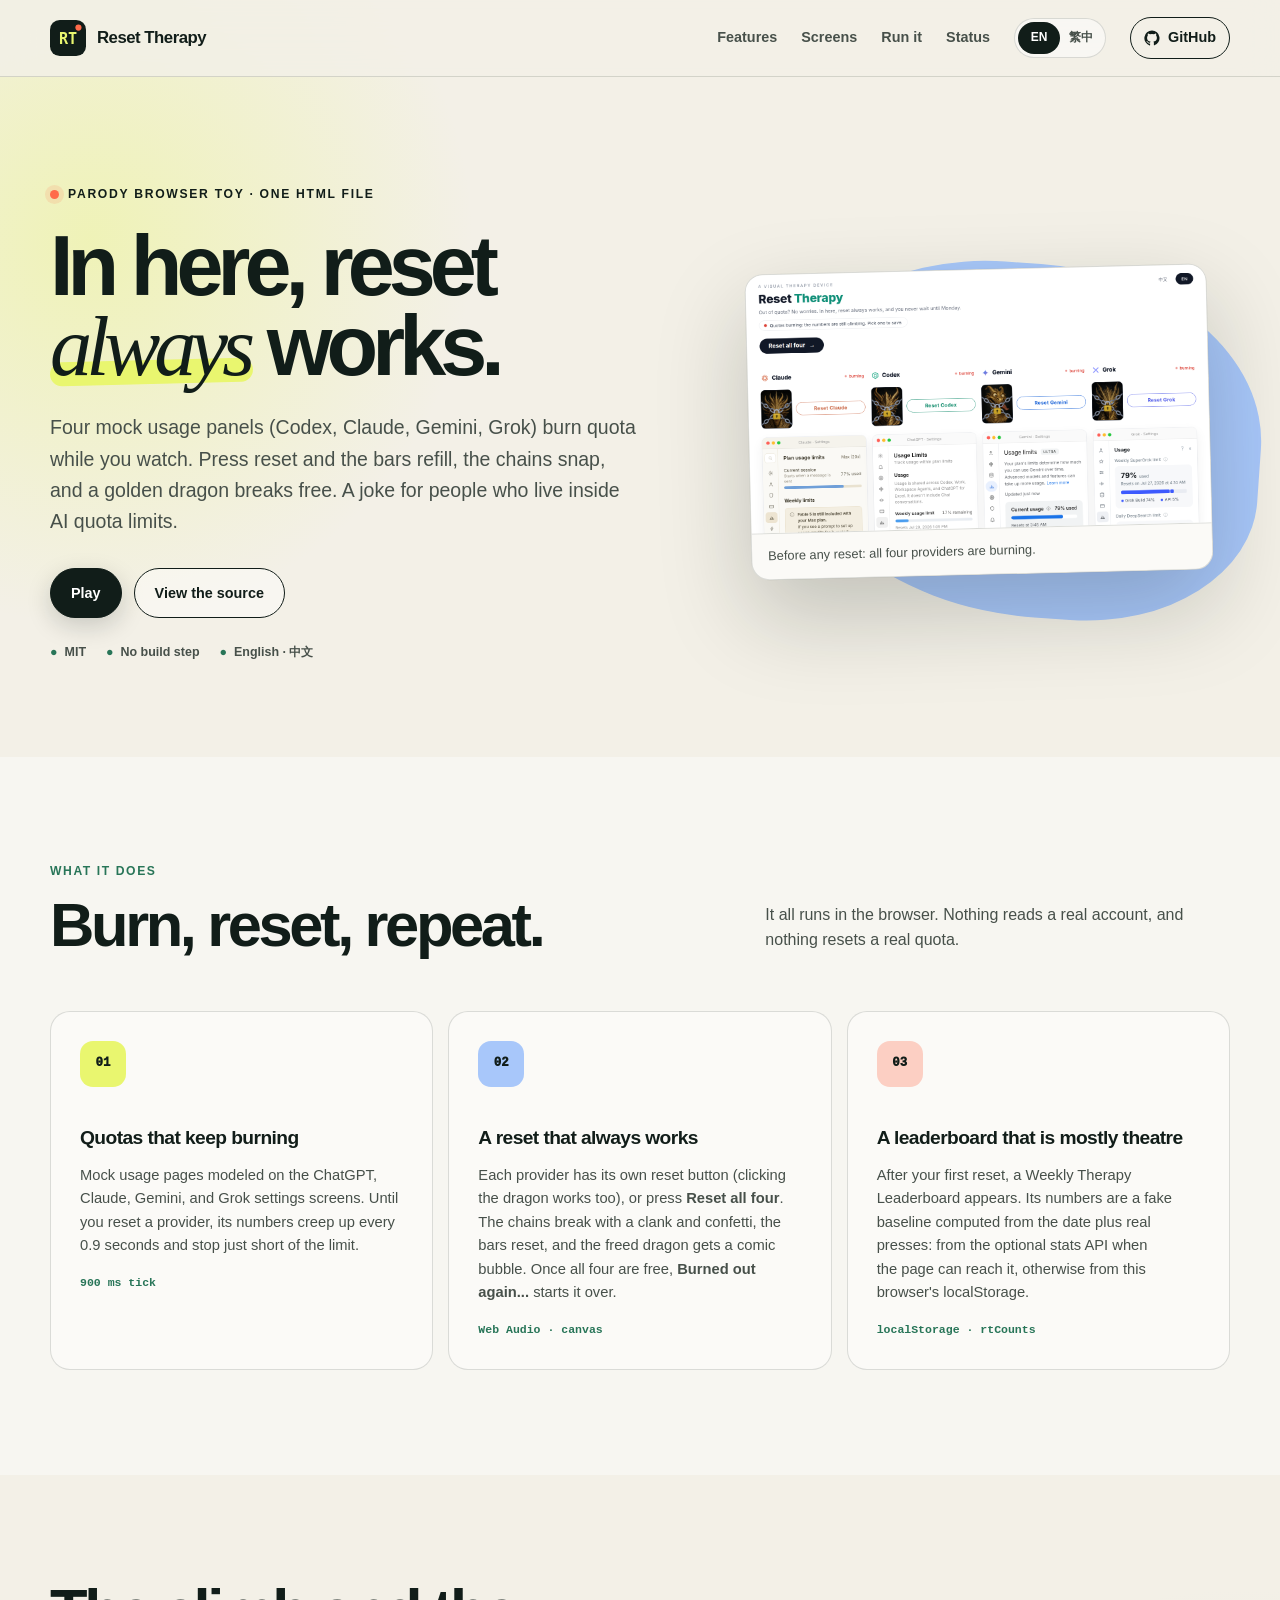
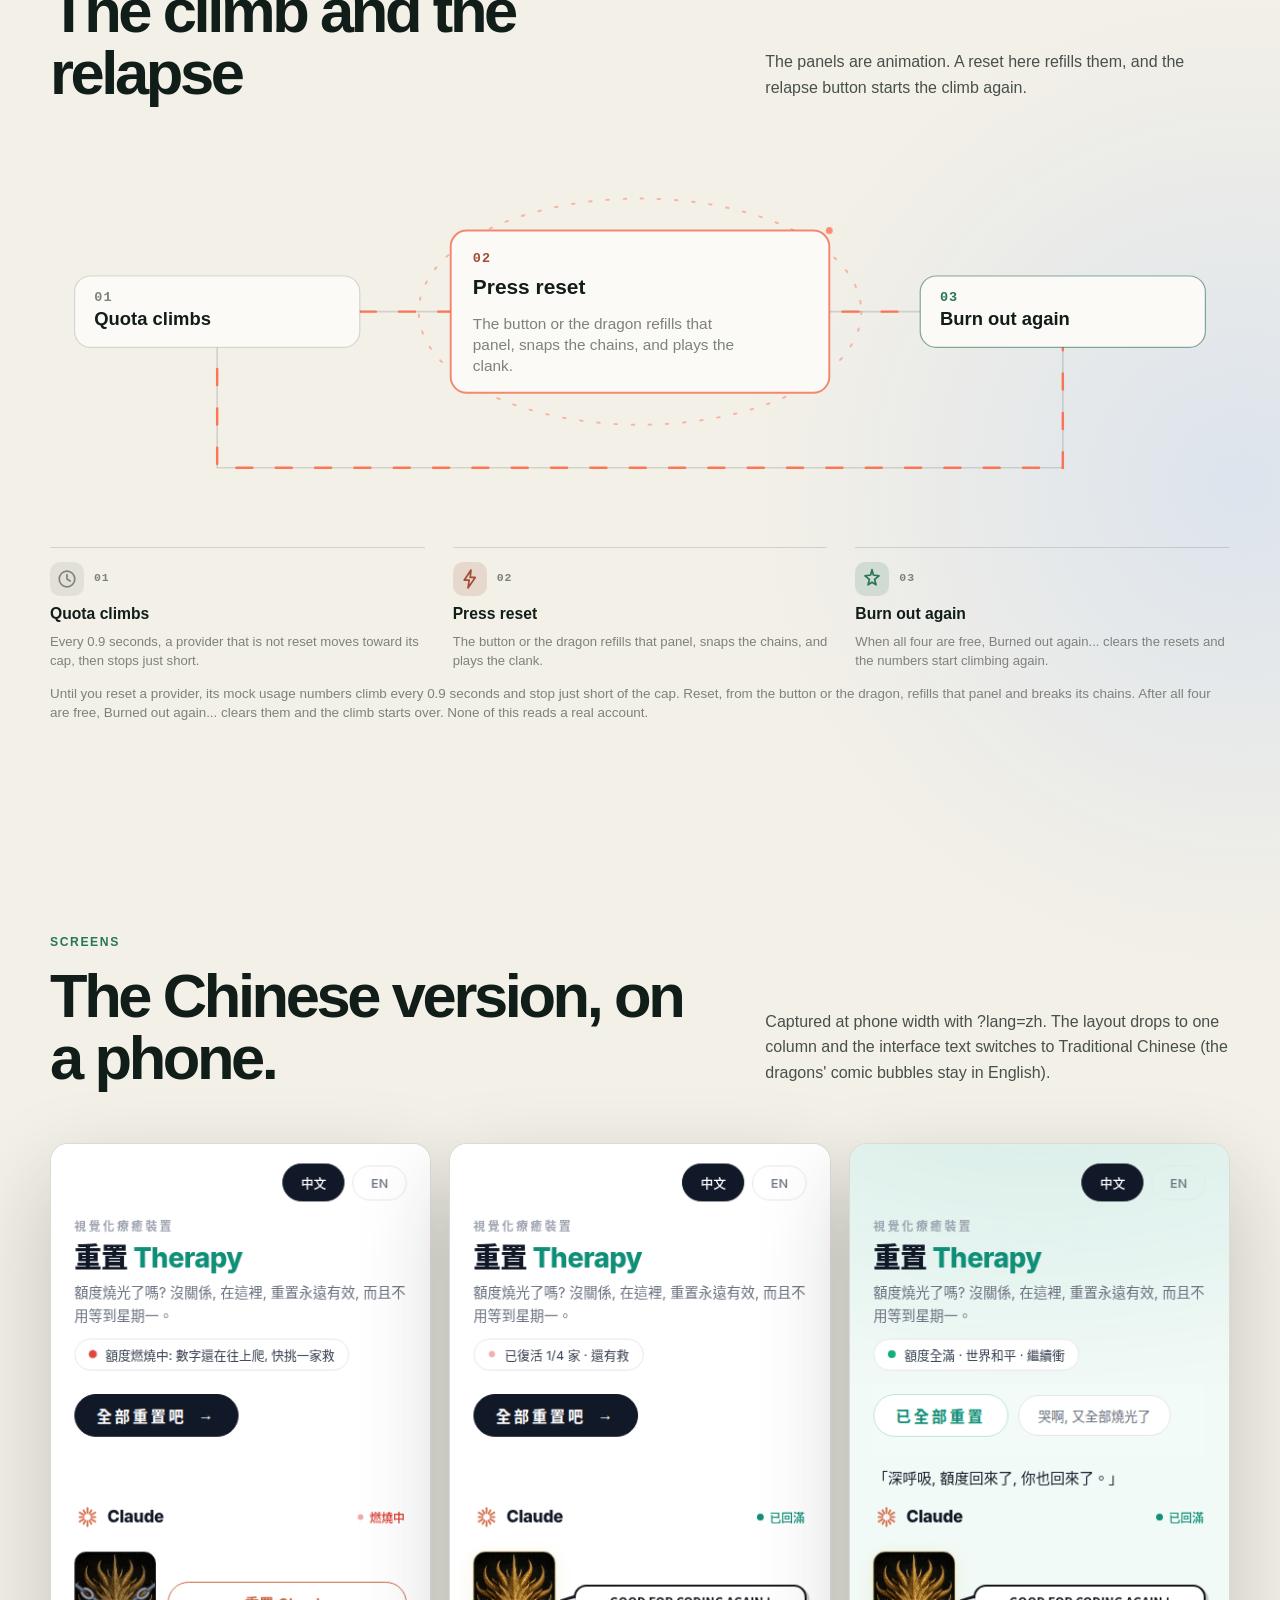
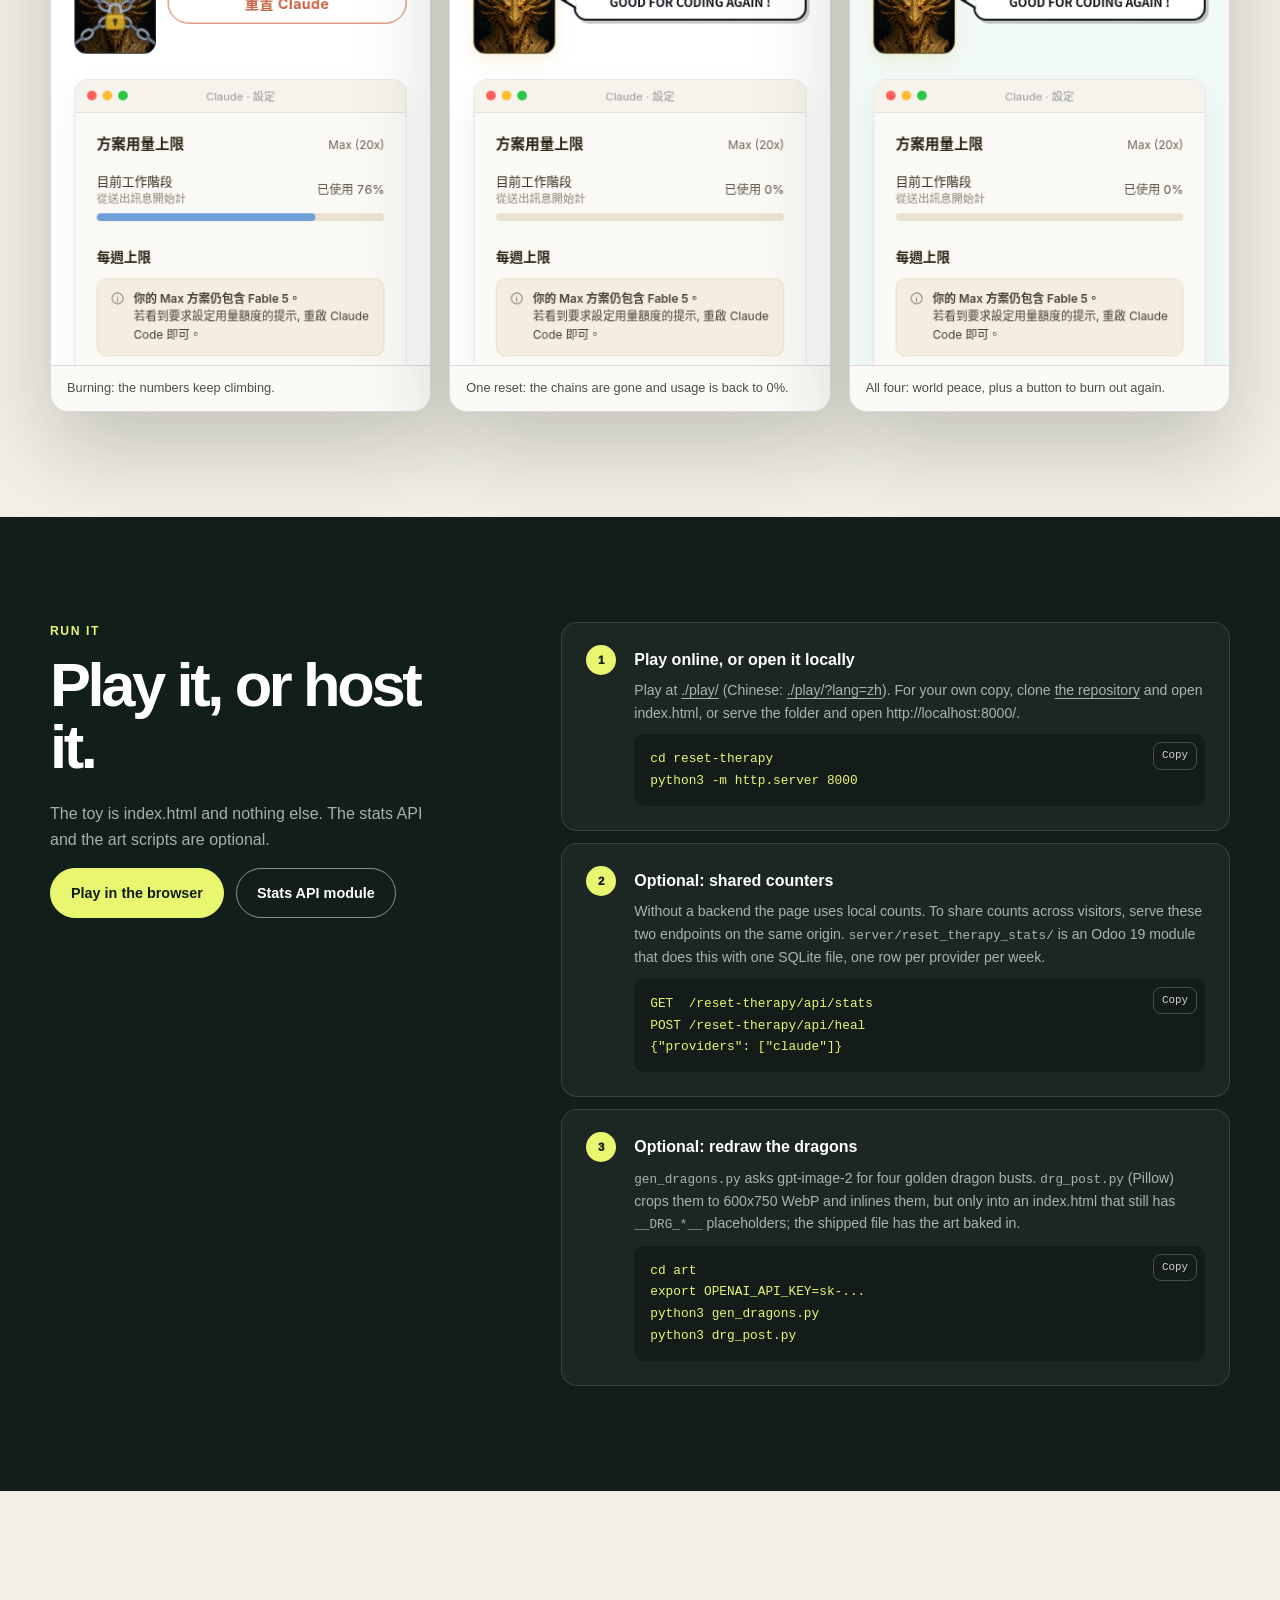
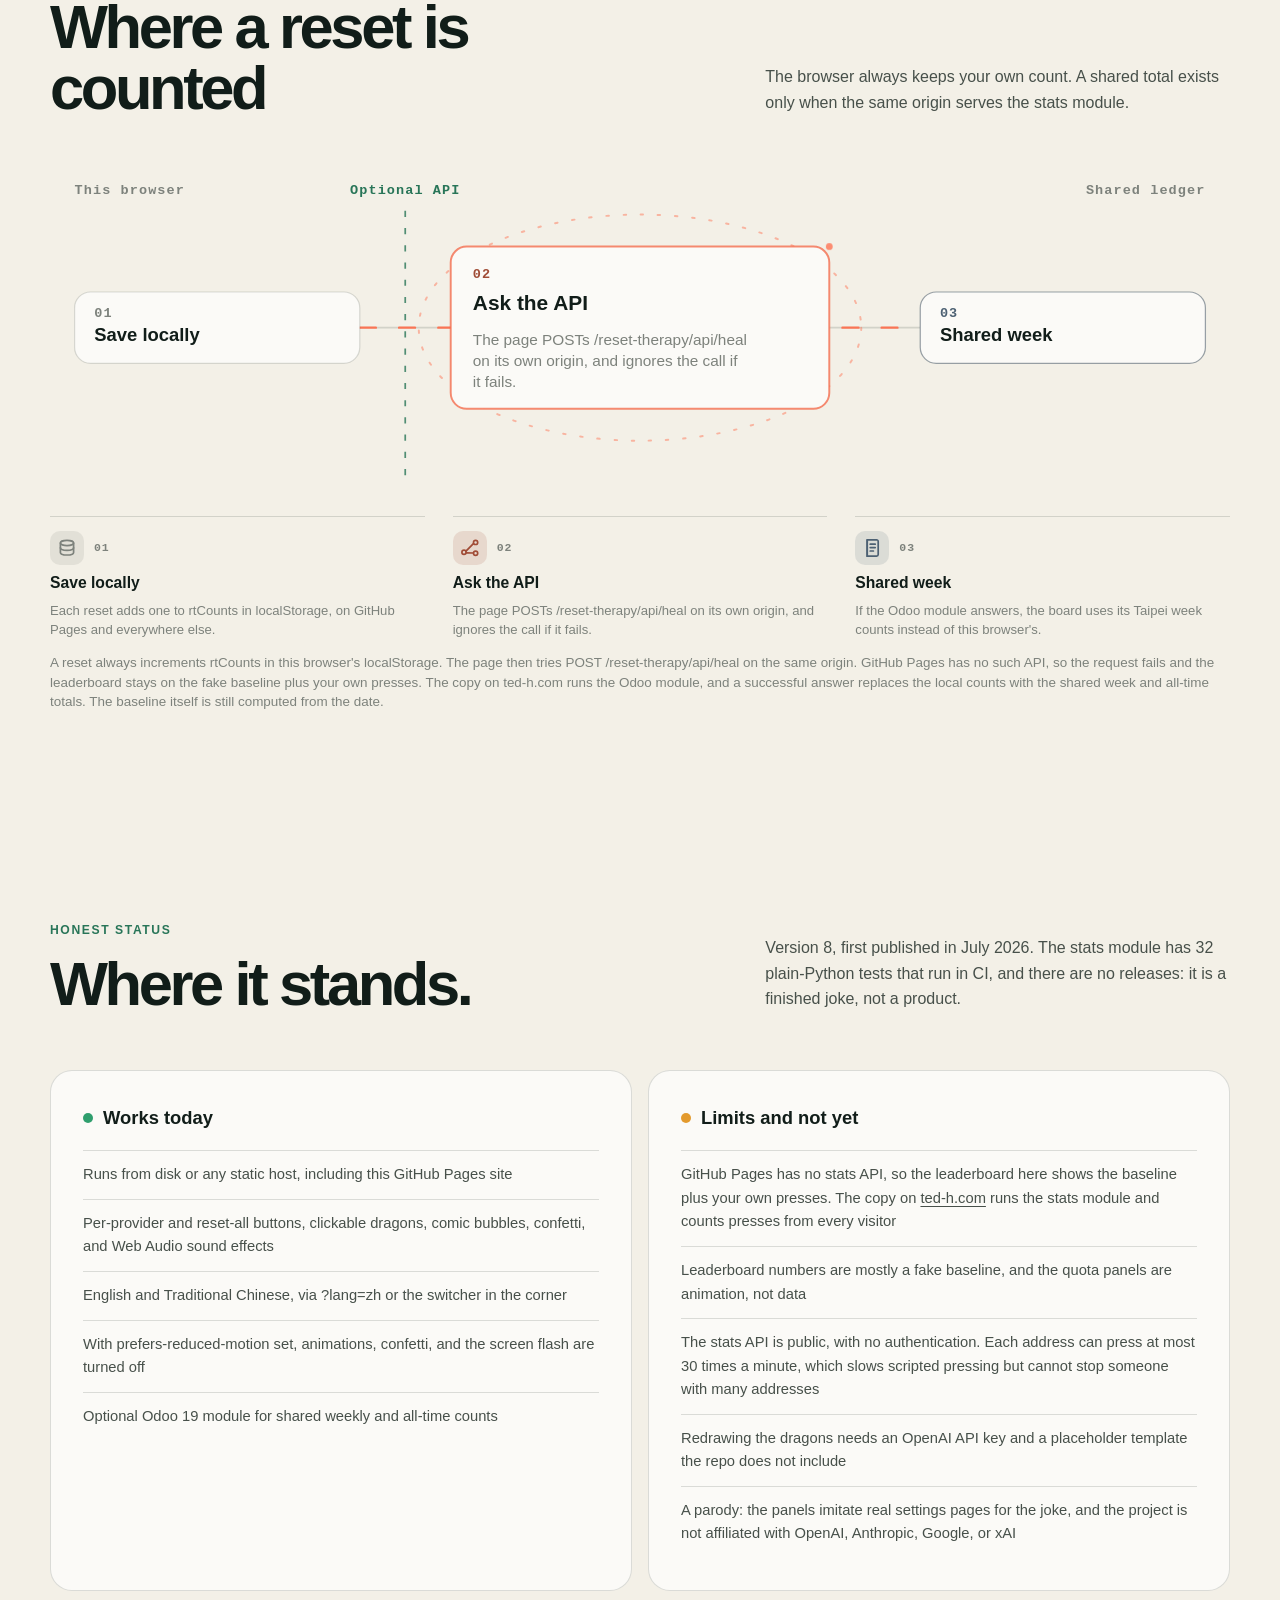
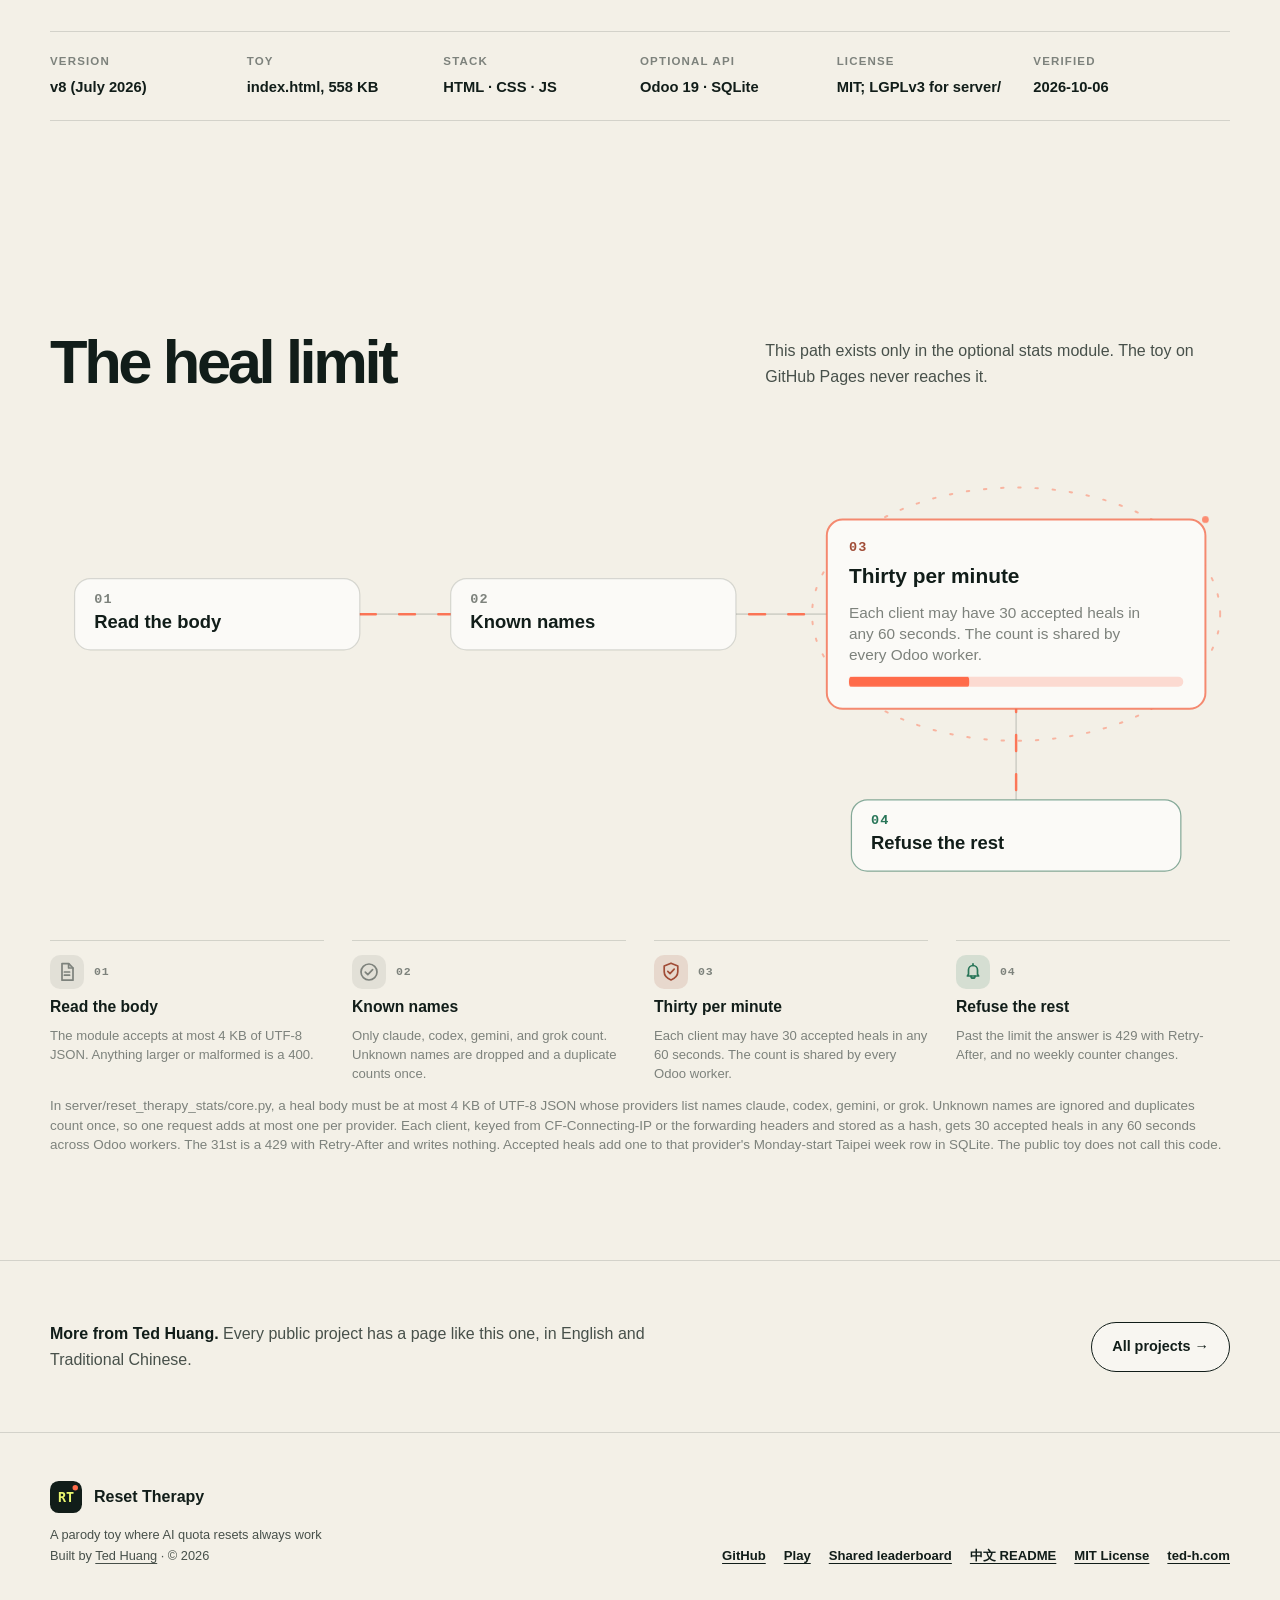
==== commit 276e7b93: "Rename the climb diagram and name the relapse button The heading is now "The climb and the relapse"," ====
--- a/site/index.html
+++ b/site/index.html
@@ -39,7 +39,7 @@
 <main id="main">
 <section class="hero" id="top"><div class="hero-copy"><div class="eyebrow"><span class="lang-en">Parody browser toy · One HTML file</span><span class="lang-zh" lang="zh-Hant">惡搞瀏覽器小玩具 · 單一 HTML 檔</span></div><h1 class="lang-en">In here, reset <em>always</em> works.</h1><h1 class="lang-zh" lang="zh-Hant">這裡的重置<em>永遠</em>有效。</h1><p class="lang-en">Four mock usage panels (Codex, Claude, Gemini, Grok) burn quota while you watch. Press reset and the bars refill, the chains snap, and a golden dragon breaks free. A joke for people who live inside AI quota limits.</p><p class="lang-zh" lang="zh-Hant">四個仿造的用量面板（Codex、Claude、Gemini、Grok）就在你眼前燒額度。按下重置，額度回滿、鎖鏈斷開，黃金龍重獲自由。獻給活在 AI 額度上限裡的人。</p><div class="button-row"><a class="lang-en button button-primary" href="./play/">Play</a><a class="lang-zh button button-primary" lang="zh-Hant" href="./play/?lang=zh">開始玩</a><a class="button button-secondary" href="https://github.com/teddashh/reset-therapy"><span class="lang-en">View the source</span><span class="lang-zh" lang="zh-Hant">查看原始碼</span></a></div><div class="hero-notes"><span>MIT</span><span class="lang-en">No build step</span><span class="lang-zh" lang="zh-Hant">不用建置</span><span>English · 中文</span></div></div><div class="visual-wrap is-image"><figure class="shot"><img src="assets/screenshot-desktop.png" alt="Reset Therapy in a desktop browser, English interface: four chained golden dragons with reset buttons above mock usage panels for Claude, Codex, Gemini, and Grok, all marked burning" loading="eager"><figcaption><span class="lang-en">Before any reset: all four providers are burning.</span><span class="lang-zh" lang="zh-Hant">還沒重置：四家都在燃燒中。</span></figcaption></figure></div></section>
 <section class="tinted" id="features"><div class="section"><div class="section-heading "><div><div class="section-kicker"><span class="lang-en">What it does</span><span class="lang-zh" lang="zh-Hant">功能</span></div><h2 class="lang-en">Burn, reset, repeat.</h2><h2 class="lang-zh" lang="zh-Hant">燒光、重置、再來一次。</h2></div><p class="lang-en">It all runs in the browser. Nothing reads a real account, and nothing resets a real quota.</p><p class="lang-zh" lang="zh-Hant">全部在瀏覽器裡執行，不讀任何真實帳號，也不會重置任何真實額度。</p></div><div class="card-grid"><article class="card"><div class="card-icon">01</div><h3 class="lang-en">Quotas that keep burning</h3><h3 class="lang-zh" lang="zh-Hant">一直在燒的額度</h3><p class="lang-en">Mock usage pages modeled on the ChatGPT, Claude, Gemini, and Grok settings screens. Until you reset a provider, its numbers creep up every 0.9 seconds and stop just short of the limit.</p><p class="lang-zh" lang="zh-Hant">仿照 ChatGPT、Claude、Gemini、Grok 設定畫面做的用量頁。還沒重置的那幾家，數字每 0.9 秒往上爬一點，一路爬到快滿才停。</p><span class="tag">900 ms tick</span></article><article class="card"><div class="card-icon">02</div><h3 class="lang-en">A reset that always works</h3><h3 class="lang-zh" lang="zh-Hant">永遠有效的重置</h3><p class="lang-en">Each provider has its own reset button (clicking the dragon works too), or press <strong>Reset all four</strong>. The chains break with a clank and confetti, the bars reset, and the freed dragon gets a comic bubble. Once all four are free, <strong>Burned out again...</strong> starts it over.</p><p class="lang-zh" lang="zh-Hant">每家都有自己的重置鈕（直接點龍也可以），或是按<strong>全部重置吧</strong>一次救四家。鎖鏈噹啷斷開、彩帶噴出、用量歸零，重獲自由的龍會冒出漫畫對話框。四家都救回來之後，按<strong>哭啊, 又全部燒光了</strong>就一切重來。</p><span class="tag">Web Audio · canvas</span></article><article class="card"><div class="card-icon">03</div><h3 class="lang-en">A leaderboard that is mostly theatre</h3><h3 class="lang-zh" lang="zh-Hant">大半是演出來的排行榜</h3><p class="lang-en">After your first reset, a Weekly Therapy Leaderboard appears. Its numbers are a fake baseline computed from the date plus real presses: from the optional stats API when the page can reach it, otherwise from this browser&#x27;s localStorage.</p><p class="lang-zh" lang="zh-Hant">第一次重置之後，會出現本週療癒排行榜。上面的數字是依日期算出來的假基準值，加上真實的重置次數：連得到選配的統計 API 就用全站累計，連不到就用這個瀏覽器 localStorage 裡的次數。</p><span class="tag">localStorage · rtCounts</span></article></div></div></section>
-<section class="section" id="burn-cycle"><div class="section-heading "><div><h2 class="lang-en">Burn, reset, start over</h2><h2 class="lang-zh" lang="zh-Hant">燒光、重置、再來</h2></div><p class="lang-en">The panels are animation. A reset here refills them, and the relapse button starts the climb again.</p><p class="lang-zh" lang="zh-Hant">面板上的數字是動畫。在這裡按下重置會把額度補滿，再燒一次的按鈕會讓數字重新往上爬。</p></div><figure class="fd lang-en" data-fd="{&quot;columns&quot;:[[0],[1],[2]],&quot;core&quot;:1,&quot;loop&quot;:true}"><ol class="fd-legend"><li class="fd-node" data-step="0" data-tone="neutral" data-icon="clock"><span class="fd-head"><span class="fd-chip"></span><span class="fd-step" aria-hidden="true">01</span></span><p class="fd-title">Quota climbs</p><p class="fd-note">Every 0.9 seconds, a provider that is not reset moves toward its cap, then stops just short.</p><span class="fd-link" aria-hidden="true"></span></li><li class="fd-node" data-step="1" data-tone="accent" data-icon="bolt"><span class="fd-head"><span class="fd-chip"></span><span class="fd-step" aria-hidden="true">02</span></span><p class="fd-title">Press reset</p><p class="fd-note">The button or the dragon refills that panel, snaps the chains, and plays the clank.</p><span class="fd-link" aria-hidden="true"></span></li><li class="fd-node" data-step="2" data-tone="warn" data-icon="spark"><span class="fd-head"><span class="fd-chip"></span><span class="fd-step" aria-hidden="true">03</span></span><p class="fd-title">Burn out again</p><p class="fd-note">When all four are free, that button clears the resets and the numbers start climbing again.</p></li></ol><ul class="fd-ticks"><li>climbs every 0.9 seconds</li><li>reset refills the panel</li><li>relapse restarts the climb</li></ul><figcaption>Until you reset a provider, its mock usage numbers climb every 0.9 seconds and stop just short of the cap. Reset, from the button or the dragon, refills that panel and breaks its chains. After all four are free, Burned out again clears them and the climb starts over. None of this reads a real account.</figcaption></figure><figure class="fd lang-zh" lang="zh-Hant" data-fd="{&quot;columns&quot;:[[0],[1],[2]],&quot;core&quot;:1,&quot;loop&quot;:true}"><ol class="fd-legend"><li class="fd-node" data-step="0" data-tone="neutral" data-icon="clock"><span class="fd-head"><span class="fd-chip"></span><span class="fd-step" aria-hidden="true">01</span></span><p class="fd-title">額度往上爬</p><p class="fd-note">還沒重置的那一家，數字每 0.9 秒往上爬，快到上限就停。</p><span class="fd-link" aria-hidden="true"></span></li><li class="fd-node" data-step="1" data-tone="accent" data-icon="bolt"><span class="fd-head"><span class="fd-chip"></span><span class="fd-step" aria-hidden="true">02</span></span><p class="fd-title">按下重置</p><p class="fd-note">按按鈕或點龍，面板回滿、鎖鏈斷開，並播放斷鏈的聲音。</p><span class="fd-link" aria-hidden="true"></span></li><li class="fd-node" data-step="2" data-tone="warn" data-icon="spark"><span class="fd-head"><span class="fd-chip"></span><span class="fd-step" aria-hidden="true">03</span></span><p class="fd-title">再燒一次</p><p class="fd-note">四家都自由之後，這顆按鈕會清掉重置，數字再從燃燒中開始爬。</p></li></ol><ul class="fd-ticks"><li>每 0.9 秒往上爬</li><li>重置後面板回滿</li><li>再燒就重新往上爬</li></ul><figcaption>還沒重置的面板，仿造用量每 0.9 秒往上爬，快到上限就停。按重置鈕或點龍，會把那一家補滿並打斷鎖鏈。四家都自由之後，再燒一次會清掉重置，數字重新往上爬。這些都不會讀取真實帳號。</figcaption></figure></section>
+<section class="section" id="burn-cycle"><div class="section-heading "><div><h2 class="lang-en">The climb and the relapse</h2><h2 class="lang-zh" lang="zh-Hant">爬升，然後再燒</h2></div><p class="lang-en">The panels are animation. A reset here refills them, and the relapse button starts the climb again.</p><p class="lang-zh" lang="zh-Hant">面板上的數字是動畫。在這裡按下重置會把額度補滿，再燒一次的按鈕會讓數字重新往上爬。</p></div><figure class="fd lang-en" data-fd="{&quot;columns&quot;:[[0],[1],[2]],&quot;core&quot;:1,&quot;loop&quot;:true}"><ol class="fd-legend"><li class="fd-node" data-step="0" data-tone="neutral" data-icon="clock"><span class="fd-head"><span class="fd-chip"></span><span class="fd-step" aria-hidden="true">01</span></span><p class="fd-title">Quota climbs</p><p class="fd-note">Every 0.9 seconds, a provider that is not reset moves toward its cap, then stops just short.</p><span class="fd-link" aria-hidden="true"></span></li><li class="fd-node" data-step="1" data-tone="accent" data-icon="bolt"><span class="fd-head"><span class="fd-chip"></span><span class="fd-step" aria-hidden="true">02</span></span><p class="fd-title">Press reset</p><p class="fd-note">The button or the dragon refills that panel, snaps the chains, and plays the clank.</p><span class="fd-link" aria-hidden="true"></span></li><li class="fd-node" data-step="2" data-tone="warn" data-icon="spark"><span class="fd-head"><span class="fd-chip"></span><span class="fd-step" aria-hidden="true">03</span></span><p class="fd-title">Burn out again</p><p class="fd-note">When all four are free, Burned out again... clears the resets and the numbers start climbing again.</p></li></ol><ul class="fd-ticks"><li>climbs every 0.9 seconds</li><li>reset refills the panel</li><li>relapse restarts the climb</li></ul><figcaption>Until you reset a provider, its mock usage numbers climb every 0.9 seconds and stop just short of the cap. Reset, from the button or the dragon, refills that panel and breaks its chains. After all four are free, Burned out again... clears them and the climb starts over. None of this reads a real account.</figcaption></figure><figure class="fd lang-zh" lang="zh-Hant" data-fd="{&quot;columns&quot;:[[0],[1],[2]],&quot;core&quot;:1,&quot;loop&quot;:true}"><ol class="fd-legend"><li class="fd-node" data-step="0" data-tone="neutral" data-icon="clock"><span class="fd-head"><span class="fd-chip"></span><span class="fd-step" aria-hidden="true">01</span></span><p class="fd-title">額度往上爬</p><p class="fd-note">還沒重置的那一家，數字每 0.9 秒往上爬，快到上限就停。</p><span class="fd-link" aria-hidden="true"></span></li><li class="fd-node" data-step="1" data-tone="accent" data-icon="bolt"><span class="fd-head"><span class="fd-chip"></span><span class="fd-step" aria-hidden="true">02</span></span><p class="fd-title">按下重置</p><p class="fd-note">按按鈕或點龍，面板回滿、鎖鏈斷開，並播放斷鏈的聲音。</p><span class="fd-link" aria-hidden="true"></span></li><li class="fd-node" data-step="2" data-tone="warn" data-icon="spark"><span class="fd-head"><span class="fd-chip"></span><span class="fd-step" aria-hidden="true">03</span></span><p class="fd-title">再燒一次</p><p class="fd-note">四家都自由之後，按「哭啊, 又全部燒光了」會清掉重置，數字再從燃燒中開始爬。</p></li></ol><ul class="fd-ticks"><li>每 0.9 秒往上爬</li><li>重置後面板回滿</li><li>再燒就重新往上爬</li></ul><figcaption>還沒重置的面板，仿造用量每 0.9 秒往上爬，快到上限就停。按重置鈕或點龍，會把那一家補滿並打斷鎖鏈。四家都自由之後，按「哭啊, 又全部燒光了」會清掉重置，數字重新往上爬。這些都不會讀取真實帳號。</figcaption></figure></section>
 <section class="section" id="screens"><div class="section-heading "><div><div class="section-kicker"><span class="lang-en">Screens</span><span class="lang-zh" lang="zh-Hant">畫面</span></div><h2 class="lang-en">The Chinese version, on a phone.</h2><h2 class="lang-zh" lang="zh-Hant">手機上的中文版。</h2></div><p class="lang-en">Captured at phone width with ?lang=zh. The layout drops to one column and the interface text switches to Traditional Chinese (the dragons&#x27; comic bubbles stay in English).</p><p class="lang-zh" lang="zh-Hant">用手機寬度加上 ?lang=zh 擷取：版面收成單欄，介面文字換成繁體中文（龍的漫畫對話框維持英文）。</p></div><div class="showcase-grid n3"><figure class="shot"><img src="assets/screenshot-mobile.png" alt="Chinese interface on a phone: Claude&#x27;s dragon in chains next to its reset button, session usage at 76 percent, status burning" loading="lazy"><figcaption><span class="lang-en">Burning: the numbers keep climbing.</span><span class="lang-zh" lang="zh-Hant">燃燒中：數字還在往上爬。</span></figcaption></figure><figure class="shot"><img src="assets/screenshot-mobile-reset-one.png" alt="After resetting Claude: the dragon is free with a comic bubble, usage back to 0 percent, and the status line reads 1 of 4 restored" loading="lazy"><figcaption><span class="lang-en">One reset: the chains are gone and usage is back to 0%.</span><span class="lang-zh" lang="zh-Hant">重置一家：鎖鏈不見了，用量回到 0%。</span></figcaption></figure><figure class="shot"><img src="assets/screenshot-mobile-reset-all.png" alt="After Reset all four: the status line reads quotas full and world peace, with a second button for burning out again" loading="lazy"><figcaption><span class="lang-en">All four: world peace, plus a button to burn out again.</span><span class="lang-zh" lang="zh-Hant">四家全滿：世界和平，外加一顆再燒光一次的按鈕。</span></figcaption></figure></div></section>
 <section class="dark-band" id="start"><div class="section qs-grid"><div><div class="section-kicker"><span class="lang-en">Run it</span><span class="lang-zh" lang="zh-Hant">執行</span></div><h2 class="lang-en">Play it, or host it.</h2><h2 class="lang-zh" lang="zh-Hant">線上直接玩，自己也能架。</h2><p class="lang-en">The toy is index.html and nothing else. The stats API and the art scripts are optional.</p><p class="lang-zh" lang="zh-Hant">玩具本體就只有 index.html，統計 API 和美術腳本都是選配。</p><div class="button-row"><a class="lang-en button button-primary" href="./play/">Play in the browser</a><a class="lang-zh button button-primary" lang="zh-Hant" href="./play/?lang=zh">在瀏覽器裡玩</a><a class="button button-secondary" href="https://github.com/teddashh/reset-therapy/tree/main/server/reset_therapy_stats"><span class="lang-en">Stats API module</span><span class="lang-zh" lang="zh-Hant">統計 API 模組</span></a></div></div><div class="steps"><article class="step"><h3 class="lang-en">Play online, or open it locally</h3><h3 class="lang-zh" lang="zh-Hant">線上玩，或在本機打開</h3><p class="lang-en">Play at <a href="./play/">./play/</a> (Chinese: <a href="./play/?lang=zh">./play/?lang=zh</a>). For your own copy, clone <a href="https://github.com/teddashh/reset-therapy">the repository</a> and open index.html, or serve the folder and open http://localhost:8000/.</p><p class="lang-zh" lang="zh-Hant">線上版在 <a href="./play/?lang=zh">./play/?lang=zh</a>。想自己跑一份，就把 <a href="https://github.com/teddashh/reset-therapy">這個 repo</a> clone 下來，直接用瀏覽器打開 index.html，或用下面的指令架起來，再打開 http://localhost:8000/。</p><div class="code-wrap"><pre class="code" id="code-1">cd reset-therapy
 python3 -m http.server 8000</pre><button class="copy" type="button" data-copy="code-1"><span class="idle"><span class="lang-en">Copy</span><span class="lang-zh" lang="zh-Hant">複製</span></span><span class="done"><span class="lang-en">Copied</span><span class="lang-zh" lang="zh-Hant">已複製</span></span></button></div></article><article class="step"><h3 class="lang-en">Optional: shared counters</h3><h3 class="lang-zh" lang="zh-Hant">選配：全站共用的次數</h3><p class="lang-en">Without a backend the page uses local counts. To share counts across visitors, serve these two endpoints on the same origin. <code class="nowrap">server/reset_therapy_stats/</code> is an Odoo 19 module that does this with one SQLite file, one row per provider per week.</p><p class="lang-zh" lang="zh-Hant">沒有後端時，頁面用的是本機次數。想讓所有訪客看到同一份數字，就在同一個網域提供下面兩個端點。<code class="nowrap">server/reset_therapy_stats/</code> 是 Odoo 19 模組版的實作，次數存在一個 SQLite 檔，每家每週一列。</p><div class="code-wrap"><pre class="code" id="code-2">GET  /reset-therapy/api/stats
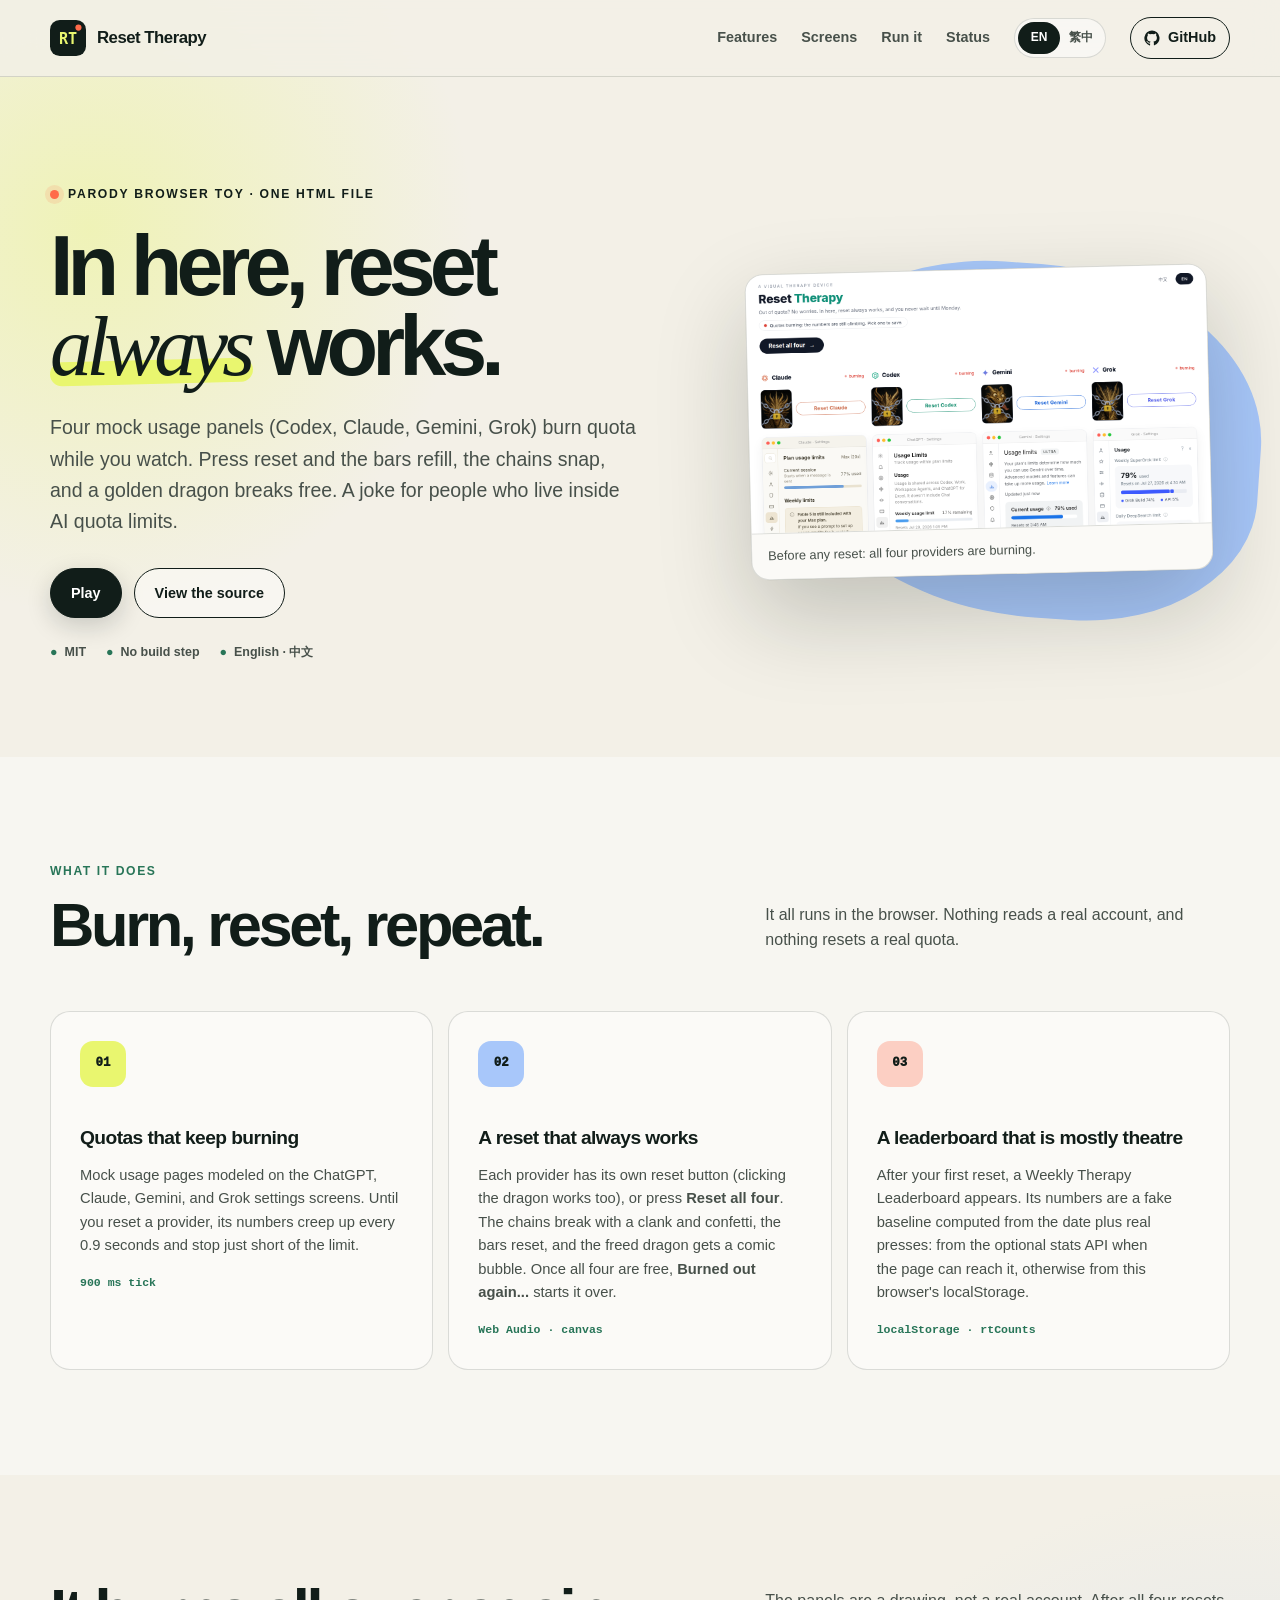
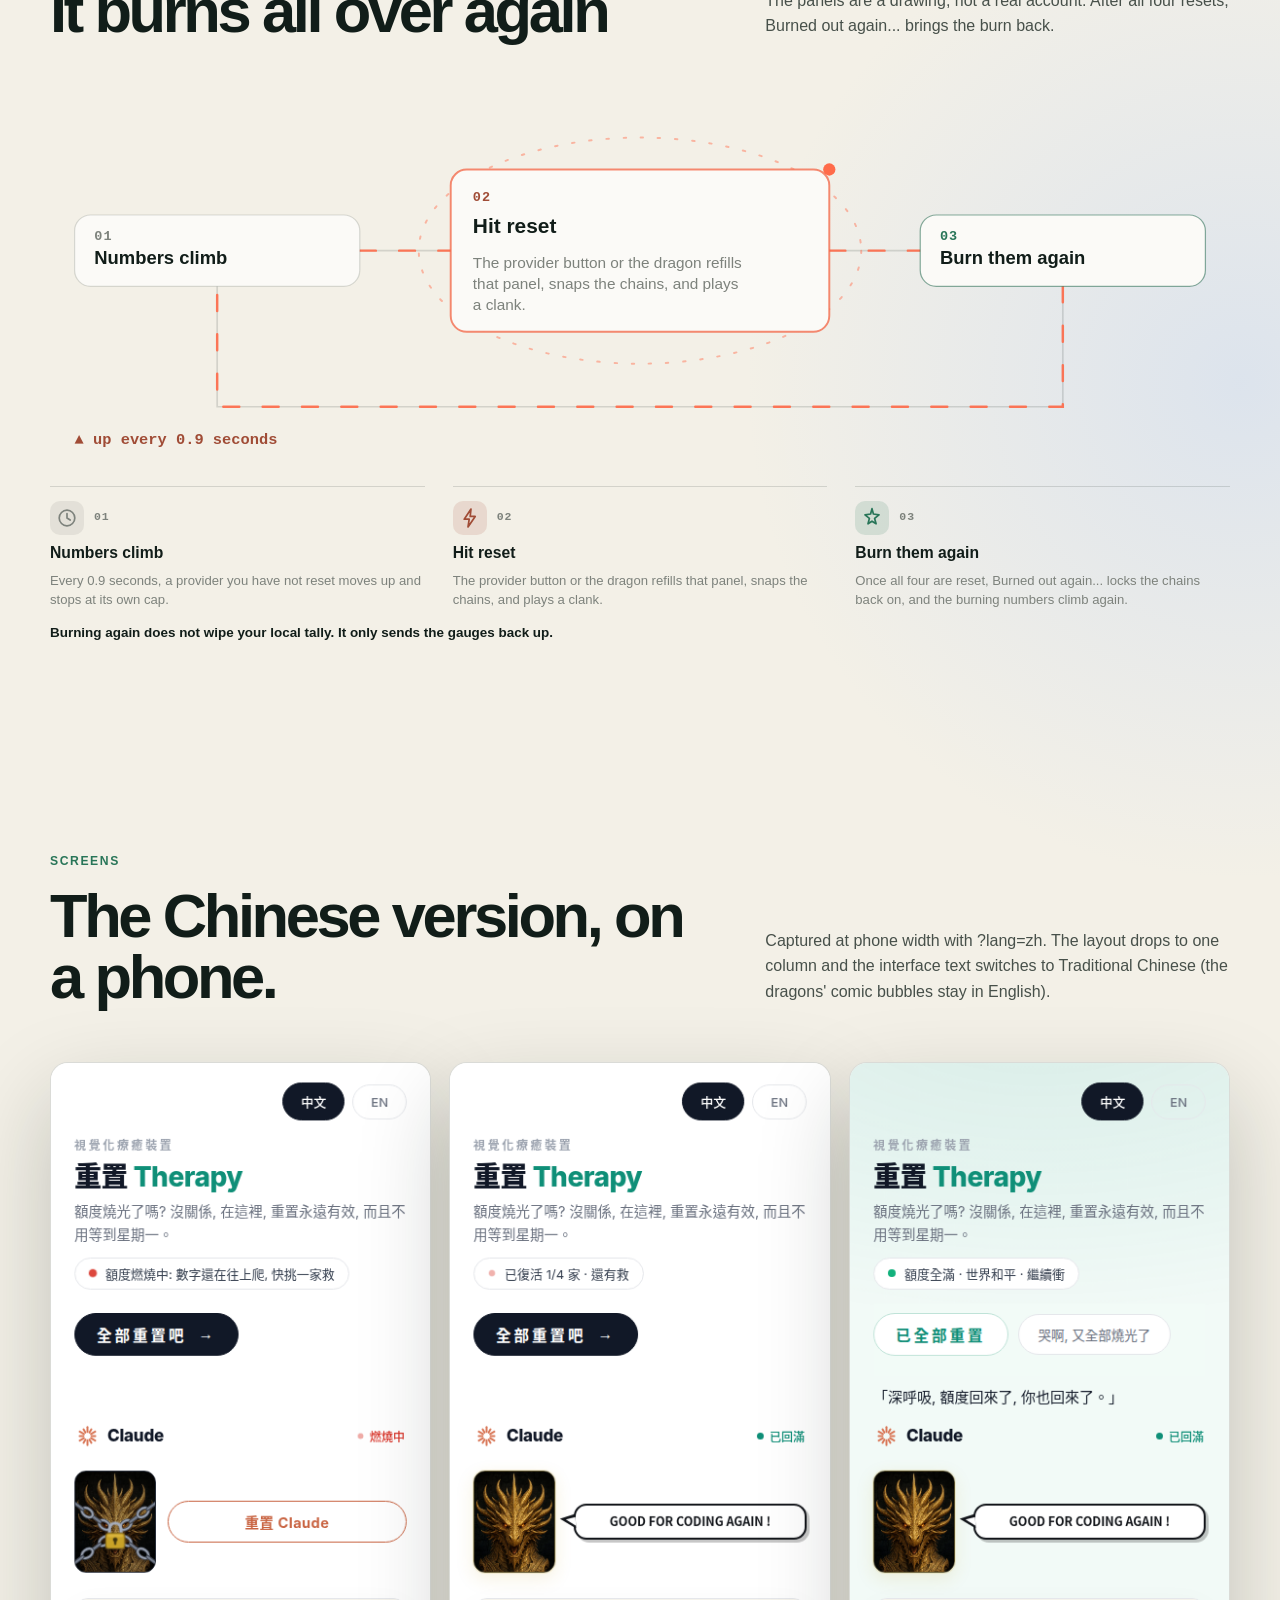
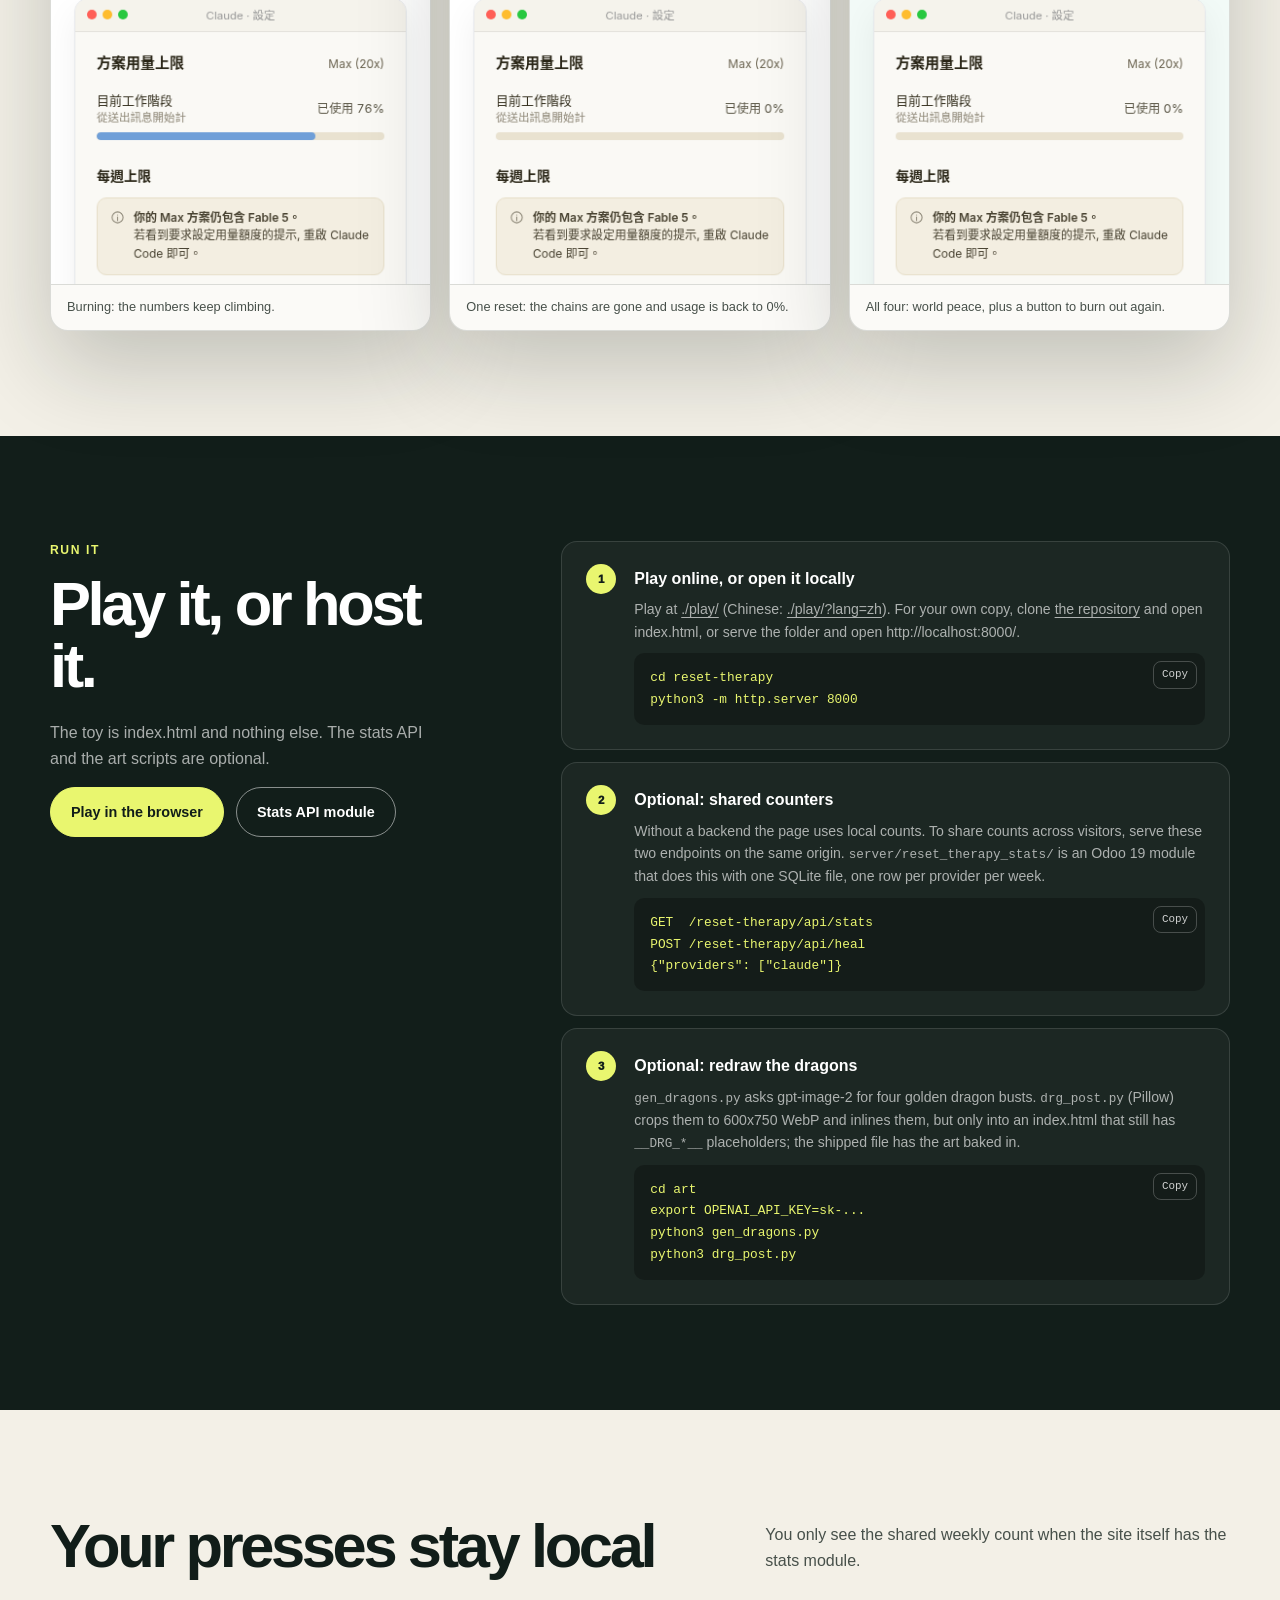
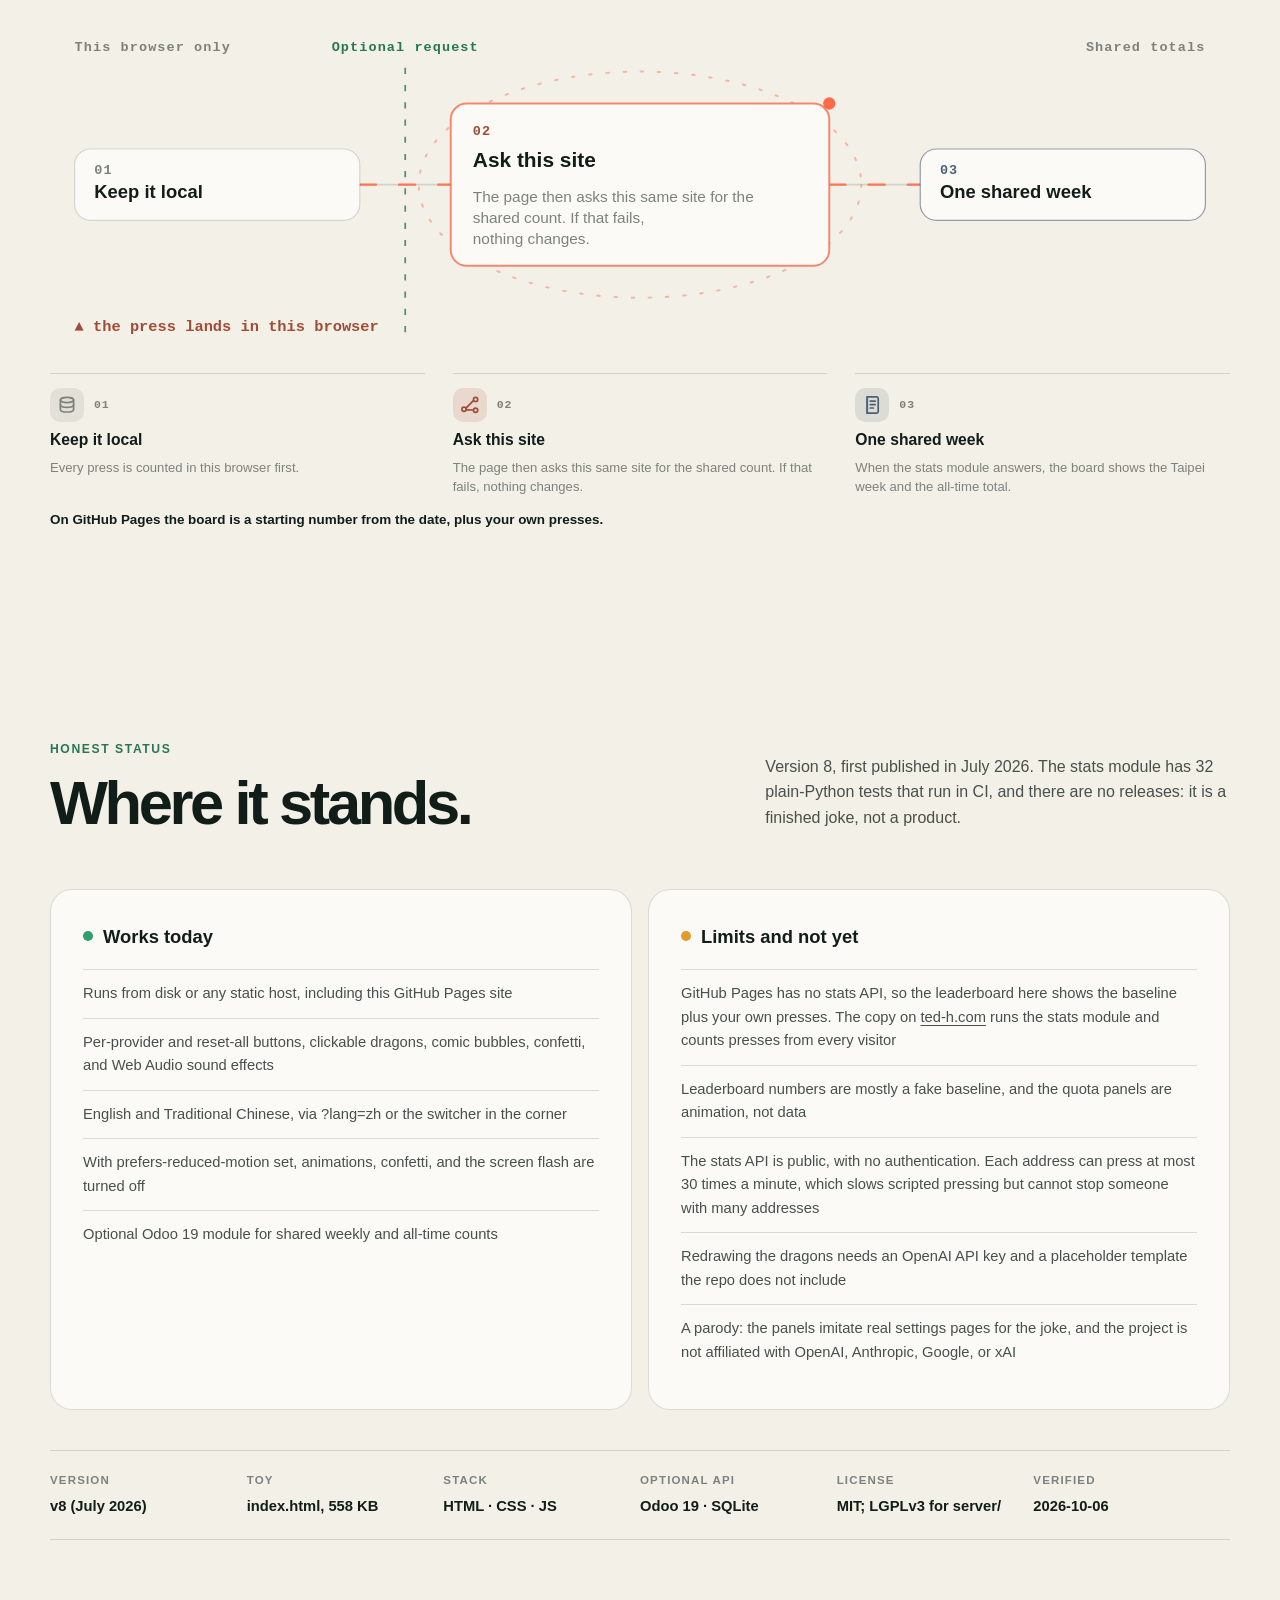
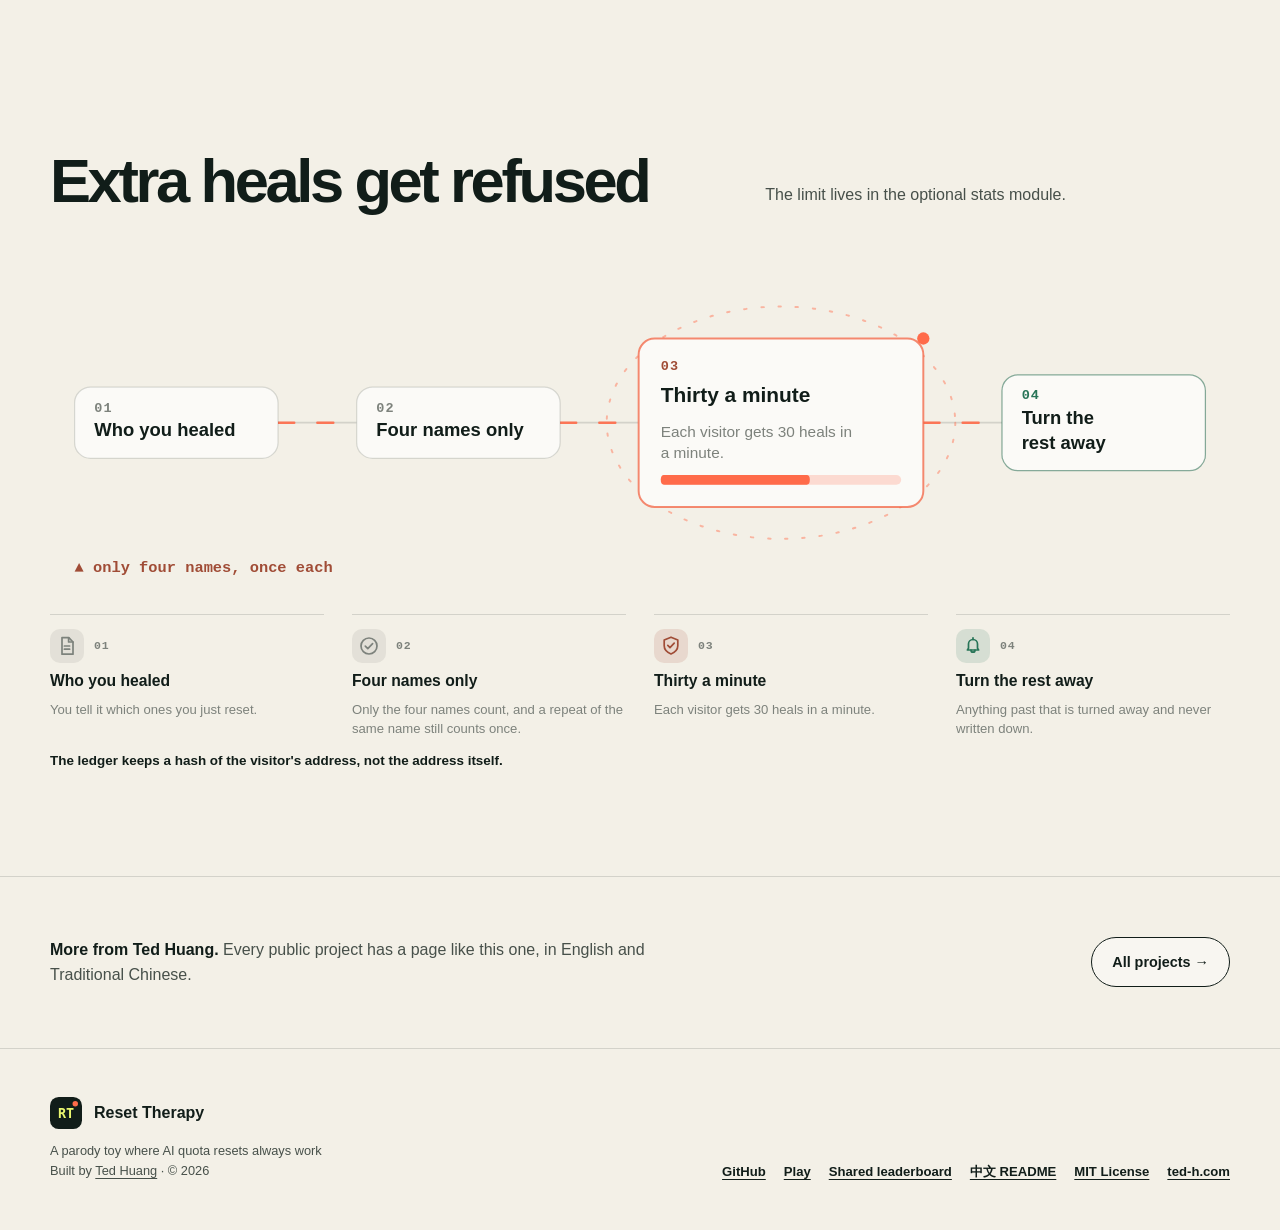
==== commit ecf19c58: "Rewrite the diagram text in plain language The three diagrams now say what happens in plain words, w" ====
--- a/site/index.html
+++ b/site/index.html
@@ -39,7 +39,7 @@
 <main id="main">
 <section class="hero" id="top"><div class="hero-copy"><div class="eyebrow"><span class="lang-en">Parody browser toy · One HTML file</span><span class="lang-zh" lang="zh-Hant">惡搞瀏覽器小玩具 · 單一 HTML 檔</span></div><h1 class="lang-en">In here, reset <em>always</em> works.</h1><h1 class="lang-zh" lang="zh-Hant">這裡的重置<em>永遠</em>有效。</h1><p class="lang-en">Four mock usage panels (Codex, Claude, Gemini, Grok) burn quota while you watch. Press reset and the bars refill, the chains snap, and a golden dragon breaks free. A joke for people who live inside AI quota limits.</p><p class="lang-zh" lang="zh-Hant">四個仿造的用量面板（Codex、Claude、Gemini、Grok）就在你眼前燒額度。按下重置，額度回滿、鎖鏈斷開，黃金龍重獲自由。獻給活在 AI 額度上限裡的人。</p><div class="button-row"><a class="lang-en button button-primary" href="./play/">Play</a><a class="lang-zh button button-primary" lang="zh-Hant" href="./play/?lang=zh">開始玩</a><a class="button button-secondary" href="https://github.com/teddashh/reset-therapy"><span class="lang-en">View the source</span><span class="lang-zh" lang="zh-Hant">查看原始碼</span></a></div><div class="hero-notes"><span>MIT</span><span class="lang-en">No build step</span><span class="lang-zh" lang="zh-Hant">不用建置</span><span>English · 中文</span></div></div><div class="visual-wrap is-image"><figure class="shot"><img src="assets/screenshot-desktop.png" alt="Reset Therapy in a desktop browser, English interface: four chained golden dragons with reset buttons above mock usage panels for Claude, Codex, Gemini, and Grok, all marked burning" loading="eager"><figcaption><span class="lang-en">Before any reset: all four providers are burning.</span><span class="lang-zh" lang="zh-Hant">還沒重置：四家都在燃燒中。</span></figcaption></figure></div></section>
 <section class="tinted" id="features"><div class="section"><div class="section-heading "><div><div class="section-kicker"><span class="lang-en">What it does</span><span class="lang-zh" lang="zh-Hant">功能</span></div><h2 class="lang-en">Burn, reset, repeat.</h2><h2 class="lang-zh" lang="zh-Hant">燒光、重置、再來一次。</h2></div><p class="lang-en">It all runs in the browser. Nothing reads a real account, and nothing resets a real quota.</p><p class="lang-zh" lang="zh-Hant">全部在瀏覽器裡執行，不讀任何真實帳號，也不會重置任何真實額度。</p></div><div class="card-grid"><article class="card"><div class="card-icon">01</div><h3 class="lang-en">Quotas that keep burning</h3><h3 class="lang-zh" lang="zh-Hant">一直在燒的額度</h3><p class="lang-en">Mock usage pages modeled on the ChatGPT, Claude, Gemini, and Grok settings screens. Until you reset a provider, its numbers creep up every 0.9 seconds and stop just short of the limit.</p><p class="lang-zh" lang="zh-Hant">仿照 ChatGPT、Claude、Gemini、Grok 設定畫面做的用量頁。還沒重置的那幾家，數字每 0.9 秒往上爬一點，一路爬到快滿才停。</p><span class="tag">900 ms tick</span></article><article class="card"><div class="card-icon">02</div><h3 class="lang-en">A reset that always works</h3><h3 class="lang-zh" lang="zh-Hant">永遠有效的重置</h3><p class="lang-en">Each provider has its own reset button (clicking the dragon works too), or press <strong>Reset all four</strong>. The chains break with a clank and confetti, the bars reset, and the freed dragon gets a comic bubble. Once all four are free, <strong>Burned out again...</strong> starts it over.</p><p class="lang-zh" lang="zh-Hant">每家都有自己的重置鈕（直接點龍也可以），或是按<strong>全部重置吧</strong>一次救四家。鎖鏈噹啷斷開、彩帶噴出、用量歸零，重獲自由的龍會冒出漫畫對話框。四家都救回來之後，按<strong>哭啊, 又全部燒光了</strong>就一切重來。</p><span class="tag">Web Audio · canvas</span></article><article class="card"><div class="card-icon">03</div><h3 class="lang-en">A leaderboard that is mostly theatre</h3><h3 class="lang-zh" lang="zh-Hant">大半是演出來的排行榜</h3><p class="lang-en">After your first reset, a Weekly Therapy Leaderboard appears. Its numbers are a fake baseline computed from the date plus real presses: from the optional stats API when the page can reach it, otherwise from this browser&#x27;s localStorage.</p><p class="lang-zh" lang="zh-Hant">第一次重置之後，會出現本週療癒排行榜。上面的數字是依日期算出來的假基準值，加上真實的重置次數：連得到選配的統計 API 就用全站累計，連不到就用這個瀏覽器 localStorage 裡的次數。</p><span class="tag">localStorage · rtCounts</span></article></div></div></section>
-<section class="section" id="burn-cycle"><div class="section-heading "><div><h2 class="lang-en">The climb and the relapse</h2><h2 class="lang-zh" lang="zh-Hant">爬升，然後再燒</h2></div><p class="lang-en">The panels are animation. A reset here refills them, and the relapse button starts the climb again.</p><p class="lang-zh" lang="zh-Hant">面板上的數字是動畫。在這裡按下重置會把額度補滿，再燒一次的按鈕會讓數字重新往上爬。</p></div><figure class="fd lang-en" data-fd="{&quot;columns&quot;:[[0],[1],[2]],&quot;core&quot;:1,&quot;loop&quot;:true}"><ol class="fd-legend"><li class="fd-node" data-step="0" data-tone="neutral" data-icon="clock"><span class="fd-head"><span class="fd-chip"></span><span class="fd-step" aria-hidden="true">01</span></span><p class="fd-title">Quota climbs</p><p class="fd-note">Every 0.9 seconds, a provider that is not reset moves toward its cap, then stops just short.</p><span class="fd-link" aria-hidden="true"></span></li><li class="fd-node" data-step="1" data-tone="accent" data-icon="bolt"><span class="fd-head"><span class="fd-chip"></span><span class="fd-step" aria-hidden="true">02</span></span><p class="fd-title">Press reset</p><p class="fd-note">The button or the dragon refills that panel, snaps the chains, and plays the clank.</p><span class="fd-link" aria-hidden="true"></span></li><li class="fd-node" data-step="2" data-tone="warn" data-icon="spark"><span class="fd-head"><span class="fd-chip"></span><span class="fd-step" aria-hidden="true">03</span></span><p class="fd-title">Burn out again</p><p class="fd-note">When all four are free, Burned out again... clears the resets and the numbers start climbing again.</p></li></ol><ul class="fd-ticks"><li>climbs every 0.9 seconds</li><li>reset refills the panel</li><li>relapse restarts the climb</li></ul><figcaption>Until you reset a provider, its mock usage numbers climb every 0.9 seconds and stop just short of the cap. Reset, from the button or the dragon, refills that panel and breaks its chains. After all four are free, Burned out again... clears them and the climb starts over. None of this reads a real account.</figcaption></figure><figure class="fd lang-zh" lang="zh-Hant" data-fd="{&quot;columns&quot;:[[0],[1],[2]],&quot;core&quot;:1,&quot;loop&quot;:true}"><ol class="fd-legend"><li class="fd-node" data-step="0" data-tone="neutral" data-icon="clock"><span class="fd-head"><span class="fd-chip"></span><span class="fd-step" aria-hidden="true">01</span></span><p class="fd-title">額度往上爬</p><p class="fd-note">還沒重置的那一家，數字每 0.9 秒往上爬，快到上限就停。</p><span class="fd-link" aria-hidden="true"></span></li><li class="fd-node" data-step="1" data-tone="accent" data-icon="bolt"><span class="fd-head"><span class="fd-chip"></span><span class="fd-step" aria-hidden="true">02</span></span><p class="fd-title">按下重置</p><p class="fd-note">按按鈕或點龍，面板回滿、鎖鏈斷開，並播放斷鏈的聲音。</p><span class="fd-link" aria-hidden="true"></span></li><li class="fd-node" data-step="2" data-tone="warn" data-icon="spark"><span class="fd-head"><span class="fd-chip"></span><span class="fd-step" aria-hidden="true">03</span></span><p class="fd-title">再燒一次</p><p class="fd-note">四家都自由之後，按「哭啊, 又全部燒光了」會清掉重置，數字再從燃燒中開始爬。</p></li></ol><ul class="fd-ticks"><li>每 0.9 秒往上爬</li><li>重置後面板回滿</li><li>再燒就重新往上爬</li></ul><figcaption>還沒重置的面板，仿造用量每 0.9 秒往上爬，快到上限就停。按重置鈕或點龍，會把那一家補滿並打斷鎖鏈。四家都自由之後，按「哭啊, 又全部燒光了」會清掉重置，數字重新往上爬。這些都不會讀取真實帳號。</figcaption></figure></section>
+<section class="section" id="burn-cycle"><div class="section-heading "><div><h2 class="lang-en">It burns all over again</h2><h2 class="lang-zh" lang="zh-Hant">爬滿了還能再燒</h2></div><p class="lang-en">The panels are a drawing, not a real account. After all four resets, Burned out again... brings the burn back.</p><p class="lang-zh" lang="zh-Hant">面板是畫出來的，不是真的帳號。四家都重置以後，按「哭啊，又全部燒光了」，燒就回來了。</p></div><figure class="fd lang-en" data-fd="{&quot;columns&quot;:[[0],[1],[2]],&quot;core&quot;:1,&quot;loop&quot;:true}"><ol class="fd-legend"><li class="fd-node" data-step="0" data-tone="neutral" data-icon="clock"><span class="fd-head"><span class="fd-chip"></span><span class="fd-step" aria-hidden="true">01</span></span><p class="fd-title">Numbers climb</p><p class="fd-note">Every 0.9 seconds, a provider you have not reset moves up and stops at its own cap.</p><span class="fd-link" aria-hidden="true"></span></li><li class="fd-node" data-step="1" data-tone="accent" data-icon="bolt"><span class="fd-head"><span class="fd-chip"></span><span class="fd-step" aria-hidden="true">02</span></span><p class="fd-title">Hit reset</p><p class="fd-note">The provider button or the dragon refills that panel, snaps the chains, and plays a clank.</p><span class="fd-link" aria-hidden="true"></span></li><li class="fd-node" data-step="2" data-tone="warn" data-icon="spark"><span class="fd-head"><span class="fd-chip"></span><span class="fd-step" aria-hidden="true">03</span></span><p class="fd-title">Burn them again</p><p class="fd-note">Once all four are reset, Burned out again... locks the chains back on, and the burning numbers climb again.</p></li></ol><ul class="fd-ticks"><li>up every 0.9 seconds</li><li>reset snaps that dragon&#x27;s chains</li><li>all four reset, then it burns</li></ul><figcaption>Burning again does not wipe your local tally. It only sends the gauges back up.</figcaption></figure><figure class="fd lang-zh" lang="zh-Hant" data-fd="{&quot;columns&quot;:[[0],[1],[2]],&quot;core&quot;:1,&quot;loop&quot;:true}"><ol class="fd-legend"><li class="fd-node" data-step="0" data-tone="neutral" data-icon="clock"><span class="fd-head"><span class="fd-chip"></span><span class="fd-step" aria-hidden="true">01</span></span><p class="fd-title">數字往上爬</p><p class="fd-note">還沒重置的那一家，每 0.9 秒往上走，碰到它自己的上限就停。</p><span class="fd-link" aria-hidden="true"></span></li><li class="fd-node" data-step="1" data-tone="accent" data-icon="bolt"><span class="fd-head"><span class="fd-chip"></span><span class="fd-step" aria-hidden="true">02</span></span><p class="fd-title">按下去就滿</p><p class="fd-note">按那一家的按鈕，或點那隻龍，面板回滿、鎖鏈斷開，並發出斷開的聲音。</p><span class="fd-link" aria-hidden="true"></span></li><li class="fd-node" data-step="2" data-tone="warn" data-icon="spark"><span class="fd-head"><span class="fd-chip"></span><span class="fd-step" aria-hidden="true">03</span></span><p class="fd-title">又燒回去</p><p class="fd-note">四家都重置之後，按「哭啊，又全部燒光了」會把鎖鏈鎖回去，燃燒中的數字再往上爬。</p></li></ol><ul class="fd-ticks"><li>每 0.9 秒往上</li><li>重置會打斷那隻龍的鎖鏈</li><li>四家都重置才再燒</li></ul><figcaption>再燒一次不會清掉你留在本機的次數，只是讓儀表重新往上爬。</figcaption></figure></section>
 <section class="section" id="screens"><div class="section-heading "><div><div class="section-kicker"><span class="lang-en">Screens</span><span class="lang-zh" lang="zh-Hant">畫面</span></div><h2 class="lang-en">The Chinese version, on a phone.</h2><h2 class="lang-zh" lang="zh-Hant">手機上的中文版。</h2></div><p class="lang-en">Captured at phone width with ?lang=zh. The layout drops to one column and the interface text switches to Traditional Chinese (the dragons&#x27; comic bubbles stay in English).</p><p class="lang-zh" lang="zh-Hant">用手機寬度加上 ?lang=zh 擷取：版面收成單欄，介面文字換成繁體中文（龍的漫畫對話框維持英文）。</p></div><div class="showcase-grid n3"><figure class="shot"><img src="assets/screenshot-mobile.png" alt="Chinese interface on a phone: Claude&#x27;s dragon in chains next to its reset button, session usage at 76 percent, status burning" loading="lazy"><figcaption><span class="lang-en">Burning: the numbers keep climbing.</span><span class="lang-zh" lang="zh-Hant">燃燒中：數字還在往上爬。</span></figcaption></figure><figure class="shot"><img src="assets/screenshot-mobile-reset-one.png" alt="After resetting Claude: the dragon is free with a comic bubble, usage back to 0 percent, and the status line reads 1 of 4 restored" loading="lazy"><figcaption><span class="lang-en">One reset: the chains are gone and usage is back to 0%.</span><span class="lang-zh" lang="zh-Hant">重置一家：鎖鏈不見了，用量回到 0%。</span></figcaption></figure><figure class="shot"><img src="assets/screenshot-mobile-reset-all.png" alt="After Reset all four: the status line reads quotas full and world peace, with a second button for burning out again" loading="lazy"><figcaption><span class="lang-en">All four: world peace, plus a button to burn out again.</span><span class="lang-zh" lang="zh-Hant">四家全滿：世界和平，外加一顆再燒光一次的按鈕。</span></figcaption></figure></div></section>
 <section class="dark-band" id="start"><div class="section qs-grid"><div><div class="section-kicker"><span class="lang-en">Run it</span><span class="lang-zh" lang="zh-Hant">執行</span></div><h2 class="lang-en">Play it, or host it.</h2><h2 class="lang-zh" lang="zh-Hant">線上直接玩，自己也能架。</h2><p class="lang-en">The toy is index.html and nothing else. The stats API and the art scripts are optional.</p><p class="lang-zh" lang="zh-Hant">玩具本體就只有 index.html，統計 API 和美術腳本都是選配。</p><div class="button-row"><a class="lang-en button button-primary" href="./play/">Play in the browser</a><a class="lang-zh button button-primary" lang="zh-Hant" href="./play/?lang=zh">在瀏覽器裡玩</a><a class="button button-secondary" href="https://github.com/teddashh/reset-therapy/tree/main/server/reset_therapy_stats"><span class="lang-en">Stats API module</span><span class="lang-zh" lang="zh-Hant">統計 API 模組</span></a></div></div><div class="steps"><article class="step"><h3 class="lang-en">Play online, or open it locally</h3><h3 class="lang-zh" lang="zh-Hant">線上玩，或在本機打開</h3><p class="lang-en">Play at <a href="./play/">./play/</a> (Chinese: <a href="./play/?lang=zh">./play/?lang=zh</a>). For your own copy, clone <a href="https://github.com/teddashh/reset-therapy">the repository</a> and open index.html, or serve the folder and open http://localhost:8000/.</p><p class="lang-zh" lang="zh-Hant">線上版在 <a href="./play/?lang=zh">./play/?lang=zh</a>。想自己跑一份，就把 <a href="https://github.com/teddashh/reset-therapy">這個 repo</a> clone 下來，直接用瀏覽器打開 index.html，或用下面的指令架起來，再打開 http://localhost:8000/。</p><div class="code-wrap"><pre class="code" id="code-1">cd reset-therapy
 python3 -m http.server 8000</pre><button class="copy" type="button" data-copy="code-1"><span class="idle"><span class="lang-en">Copy</span><span class="lang-zh" lang="zh-Hant">複製</span></span><span class="done"><span class="lang-en">Copied</span><span class="lang-zh" lang="zh-Hant">已複製</span></span></button></div></article><article class="step"><h3 class="lang-en">Optional: shared counters</h3><h3 class="lang-zh" lang="zh-Hant">選配：全站共用的次數</h3><p class="lang-en">Without a backend the page uses local counts. To share counts across visitors, serve these two endpoints on the same origin. <code class="nowrap">server/reset_therapy_stats/</code> is an Odoo 19 module that does this with one SQLite file, one row per provider per week.</p><p class="lang-zh" lang="zh-Hant">沒有後端時，頁面用的是本機次數。想讓所有訪客看到同一份數字，就在同一個網域提供下面兩個端點。<code class="nowrap">server/reset_therapy_stats/</code> 是 Odoo 19 模組版的實作，次數存在一個 SQLite 檔，每家每週一列。</p><div class="code-wrap"><pre class="code" id="code-2">GET  /reset-therapy/api/stats
@@ -48,9 +48,9 @@
 export OPENAI_API_KEY=sk-...
 python3 gen_dragons.py
 python3 drg_post.py</pre><button class="copy" type="button" data-copy="code-3"><span class="idle"><span class="lang-en">Copy</span><span class="lang-zh" lang="zh-Hant">複製</span></span><span class="done"><span class="lang-en">Copied</span><span class="lang-zh" lang="zh-Hant">已複製</span></span></button></div></article></div></div></section>
-<section class="section" id="count-home"><div class="section-heading "><div><h2 class="lang-en">Where a reset is counted</h2><h2 class="lang-zh" lang="zh-Hant">重置次數記在哪</h2></div><p class="lang-en">The browser always keeps your own count. A shared total exists only when the same origin serves the stats module.</p><p class="lang-zh" lang="zh-Hant">瀏覽器一定會記下你自己的次數。只有同一個網域有掛統計模組時，才會有全站共用的總數。</p></div><figure class="fd lang-en" data-fd="{&quot;columns&quot;:[[0],[1],[2]],&quot;core&quot;:1,&quot;boundaryAfter&quot;:0}"><ol class="fd-legend"><li class="fd-node" data-step="0" data-tone="neutral" data-icon="database"><span class="fd-head"><span class="fd-chip"></span><span class="fd-step" aria-hidden="true">01</span></span><p class="fd-title">Save locally</p><p class="fd-note">Each reset adds one to rtCounts in localStorage, on GitHub Pages and everywhere else.</p><span class="fd-link" aria-hidden="true"></span></li><li class="fd-node" data-step="1" data-tone="accent" data-icon="route"><span class="fd-head"><span class="fd-chip"></span><span class="fd-step" aria-hidden="true">02</span></span><p class="fd-title">Ask the API</p><p class="fd-note">The page POSTs /reset-therapy/api/heal on its own origin, and ignores the call if it fails.</p><span class="fd-link" aria-hidden="true"></span></li><li class="fd-node" data-step="2" data-tone="info" data-icon="ledger"><span class="fd-head"><span class="fd-chip"></span><span class="fd-step" aria-hidden="true">03</span></span><p class="fd-title">Shared week</p><p class="fd-note">If the Odoo module answers, the board uses its Taipei week counts instead of this browser&#x27;s.</p></li></ol><ul class="fd-ticks"><li>localStorage always updates</li><li>a failed API is ignored</li><li>ted-h.com shares the counts</li></ul><ul class="fd-zones"><li>This browser</li><li>Optional API</li><li>Shared ledger</li></ul><figcaption>A reset always increments rtCounts in this browser&#x27;s localStorage. The page then tries POST /reset-therapy/api/heal on the same origin. GitHub Pages has no such API, so the request fails and the leaderboard stays on the fake baseline plus your own presses. The copy on ted-h.com runs the Odoo module, and a successful answer replaces the local counts with the shared week and all-time totals. The baseline itself is still computed from the date.</figcaption></figure><figure class="fd lang-zh" lang="zh-Hant" data-fd="{&quot;columns&quot;:[[0],[1],[2]],&quot;core&quot;:1,&quot;boundaryAfter&quot;:0}"><ol class="fd-legend"><li class="fd-node" data-step="0" data-tone="neutral" data-icon="database"><span class="fd-head"><span class="fd-chip"></span><span class="fd-step" aria-hidden="true">01</span></span><p class="fd-title">記在本機</p><p class="fd-note">每一次重置都會把 localStorage 裡的 rtCounts 加一，GitHub Pages 上也一樣。</p><span class="fd-link" aria-hidden="true"></span></li><li class="fd-node" data-step="1" data-tone="accent" data-icon="route"><span class="fd-head"><span class="fd-chip"></span><span class="fd-step" aria-hidden="true">02</span></span><p class="fd-title">詢問 API</p><p class="fd-note">頁面會對自己的網域 POST /reset-therapy/api/heal，失敗就當作沒這回事。</p><span class="fd-link" aria-hidden="true"></span></li><li class="fd-node" data-step="2" data-tone="info" data-icon="ledger"><span class="fd-head"><span class="fd-chip"></span><span class="fd-step" aria-hidden="true">03</span></span><p class="fd-title">全站本週</p><p class="fd-note">若 Odoo 模組有回應，排行榜就改用它的台北週次數，不再用這台瀏覽器的數字。</p></li></ol><ul class="fd-ticks"><li>本機次數一定會記</li><li>API 失敗就略過</li><li>ted-h.com 才共用次數</li></ul><ul class="fd-zones"><li>這個瀏覽器</li><li>選配 API</li><li>全站帳本</li></ul><figcaption>每次重置都會增加這個瀏覽器 localStorage 裡的 rtCounts。頁面接著對同一個網域 POST /reset-therapy/api/heal。GitHub Pages 沒有這個 API，請求失敗，排行榜就維持日期算出來的假基準加上你自己的次數。ted-h.com 上的版本有跑 Odoo 模組，成功的回應會改用全站的本週與累計次數。基準值本身仍是依日期算出來的。</figcaption></figure></section>
+<section class="section" id="count-home"><div class="section-heading "><div><h2 class="lang-en">Your presses stay local</h2><h2 class="lang-zh" lang="zh-Hant">你的次數在本機</h2></div><p class="lang-en">You only see the shared weekly count when the site itself has the stats module.</p><p class="lang-zh" lang="zh-Hant">只有網站本身裝了統計模組，才看得到大家一起算的本週次數。</p></div><figure class="fd lang-en" data-fd="{&quot;columns&quot;:[[0],[1],[2]],&quot;core&quot;:1,&quot;boundaryAfter&quot;:0}"><ol class="fd-legend"><li class="fd-node" data-step="0" data-tone="neutral" data-icon="database"><span class="fd-head"><span class="fd-chip"></span><span class="fd-step" aria-hidden="true">01</span></span><p class="fd-title">Keep it local</p><p class="fd-note">Every press is counted in this browser first.</p><span class="fd-link" aria-hidden="true"></span></li><li class="fd-node" data-step="1" data-tone="accent" data-icon="route"><span class="fd-head"><span class="fd-chip"></span><span class="fd-step" aria-hidden="true">02</span></span><p class="fd-title">Ask this site</p><p class="fd-note">The page then asks this same site for the shared count. If that fails, nothing changes.</p><span class="fd-link" aria-hidden="true"></span></li><li class="fd-node" data-step="2" data-tone="info" data-icon="ledger"><span class="fd-head"><span class="fd-chip"></span><span class="fd-step" aria-hidden="true">03</span></span><p class="fd-title">One shared week</p><p class="fd-note">When the stats module answers, the board shows the Taipei week and the all-time total.</p></li></ol><ul class="fd-ticks"><li>the press lands in this browser</li><li>silence keeps your own number</li><li>an answer brings the shared week</li></ul><ul class="fd-zones"><li>This browser only</li><li>Optional request</li><li>Shared totals</li></ul><figcaption>On GitHub Pages the board is a starting number from the date, plus your own presses.</figcaption></figure><figure class="fd lang-zh" lang="zh-Hant" data-fd="{&quot;columns&quot;:[[0],[1],[2]],&quot;core&quot;:1,&quot;boundaryAfter&quot;:0}"><ol class="fd-legend"><li class="fd-node" data-step="0" data-tone="neutral" data-icon="database"><span class="fd-head"><span class="fd-chip"></span><span class="fd-step" aria-hidden="true">01</span></span><p class="fd-title">先記在本機</p><p class="fd-note">你每按一次，都先記在這個瀏覽器裡。</p><span class="fd-link" aria-hidden="true"></span></li><li class="fd-node" data-step="1" data-tone="accent" data-icon="route"><span class="fd-head"><span class="fd-chip"></span><span class="fd-step" aria-hidden="true">02</span></span><p class="fd-title">再問這個網站</p><p class="fd-note">頁面再跟這個網站要大家的次數。要不到的話，什麼都不改。</p><span class="fd-link" aria-hidden="true"></span></li><li class="fd-node" data-step="2" data-tone="info" data-icon="ledger"><span class="fd-head"><span class="fd-chip"></span><span class="fd-step" aria-hidden="true">03</span></span><p class="fd-title">改用全站本週</p><p class="fd-note">統計模組一有回應，排行榜就改看台北的本週和累計總數。</p></li></ol><ul class="fd-ticks"><li>按下就先記在這台</li><li>問不到就還是自己的</li><li>有回應才換成大家的本週</li></ul><ul class="fd-zones"><li>只有這台瀏覽器</li><li>選配的請求</li><li>全站的總數</li></ul><figcaption>在 GitHub Pages 上，排行榜是依日期的起始數字，加上你自己按的次數。</figcaption></figure></section>
 <section class="section" id="status"><div class="section-heading "><div><div class="section-kicker"><span class="lang-en">Honest status</span><span class="lang-zh" lang="zh-Hant">誠實的現況</span></div><h2 class="lang-en">Where it stands.</h2><h2 class="lang-zh" lang="zh-Hant">目前的樣子。</h2></div><p class="lang-en">Version 8, first published in July 2026. The stats module has 32 plain-Python tests that run in CI, and there are no releases: it is a finished joke, not a product.</p><p class="lang-zh" lang="zh-Hant">第 8 版，2026 年 7 月首次發佈。統計模組有 32 個純 Python 測試，會在 CI 上執行；沒有 release：這是一個完成的玩笑，不是產品。</p></div><div class="status-grid"><div class="status-col"><h3 class="lang-en">Works today</h3><h3 class="lang-zh" lang="zh-Hant">目前可用</h3><ul><li class="lang-en">Runs from disk or any static host, including this GitHub Pages site</li><li class="lang-zh" lang="zh-Hant">直接開檔或放在任何靜態主機都能跑，包括這個 GitHub Pages 網站</li><li class="lang-en">Per-provider and reset-all buttons, clickable dragons, comic bubbles, confetti, and Web Audio sound effects</li><li class="lang-zh" lang="zh-Hant">單家重置、全部重置、可以點的龍、漫畫對話框、彩帶與 Web Audio 音效</li><li class="lang-en">English and Traditional Chinese, via ?lang=zh or the switcher in the corner</li><li class="lang-zh" lang="zh-Hant">英文與繁體中文，用 ?lang=zh 或右上角的按鈕切換</li><li class="lang-en">With prefers-reduced-motion set, animations, confetti, and the screen flash are turned off</li><li class="lang-zh" lang="zh-Hant">系統開啟「減少動態效果」時，動畫、彩帶和閃屏都會關掉</li><li class="lang-en">Optional Odoo 19 module for shared weekly and all-time counts</li><li class="lang-zh" lang="zh-Hant">選配的 Odoo 19 模組，提供全站共用的每週與累計次數</li></ul></div><div class="status-col is-limits"><h3 class="lang-en">Limits and not yet</h3><h3 class="lang-zh" lang="zh-Hant">限制與尚未完成</h3><ul><li class="lang-en">GitHub Pages has no stats API, so the leaderboard here shows the baseline plus your own presses. The copy on <a href="https://www.ted-h.com/reset-therapy">ted-h.com</a> runs the stats module and counts presses from every visitor</li><li class="lang-zh" lang="zh-Hant">GitHub Pages 上沒有統計 API，所以這裡的排行榜只有基準值加上你自己的次數。<a href="https://www.ted-h.com/zh_TW/reset-therapy">ted-h.com 上的版本</a>掛著統計模組，會累計所有訪客的次數</li><li class="lang-en">Leaderboard numbers are mostly a fake baseline, and the quota panels are animation, not data</li><li class="lang-zh" lang="zh-Hant">排行榜的數字大部分是假的基準值，額度面板也只是動畫，不是真實資料</li><li class="lang-en">The stats API is public, with no authentication. Each address can press at most 30 times a minute, which slows scripted pressing but cannot stop someone with many addresses</li><li class="lang-zh" lang="zh-Hant">統計 API 是公開的，沒有驗證。每個來源位址每分鐘最多 30 次，可以減緩用腳本狂按，但擋不住手上有很多位址的人</li><li class="lang-en">Redrawing the dragons needs an OpenAI API key and a placeholder template the repo does not include</li><li class="lang-zh" lang="zh-Hant">重畫龍需要 OpenAI API 金鑰，還要自備 repo 沒附的預留標記範本</li><li class="lang-en">A parody: the panels imitate real settings pages for the joke, and the project is not affiliated with OpenAI, Anthropic, Google, or xAI</li><li class="lang-zh" lang="zh-Hant">這是惡搞作品：面板模仿真實設定頁只是為了好笑，本專案與 OpenAI、Anthropic、Google、xAI 都沒有關係</li></ul></div></div><dl class="facts"><div class="fact"><dt><span class="lang-en">Version</span><span class="lang-zh" lang="zh-Hant">版本</span></dt><dd><span class="lang-en">v8 (July 2026)</span><span class="lang-zh" lang="zh-Hant">v8（2026 年 7 月）</span></dd></div><div class="fact"><dt><span class="lang-en">Toy</span><span class="lang-zh" lang="zh-Hant">玩具本體</span></dt><dd><span class="lang-en">index.html, 558 KB</span><span class="lang-zh" lang="zh-Hant">index.html，558 KB</span></dd></div><div class="fact"><dt><span class="lang-en">Stack</span><span class="lang-zh" lang="zh-Hant">技術</span></dt><dd><span>HTML · CSS · JS</span></dd></div><div class="fact"><dt><span class="lang-en">Optional API</span><span class="lang-zh" lang="zh-Hant">選配 API</span></dt><dd><span>Odoo 19 · SQLite</span></dd></div><div class="fact"><dt><span class="lang-en">License</span><span class="lang-zh" lang="zh-Hant">授權</span></dt><dd><span class="lang-en">MIT; LGPLv3 for server/</span><span class="lang-zh" lang="zh-Hant">MIT；server/ 為 LGPLv3</span></dd></div><div class="fact"><dt><span class="lang-en">Verified</span><span class="lang-zh" lang="zh-Hant">查核日期</span></dt><dd><span>2026-10-06</span></dd></div></dl></section>
-<section class="section" id="heal-limit"><div class="section-heading "><div><h2 class="lang-en">The heal limit</h2><h2 class="lang-zh" lang="zh-Hant">療癒次數上限</h2></div><p class="lang-en">This path exists only in the optional stats module. The toy on GitHub Pages never reaches it.</p><p class="lang-zh" lang="zh-Hant">這條路只存在於選配的統計模組。GitHub Pages 上的玩具走不到這裡。</p></div><figure class="fd lang-en" data-fd="{&quot;columns&quot;:[[0],[1],[2]],&quot;core&quot;:2,&quot;sinks&quot;:[3],&quot;meter&quot;:true}"><ol class="fd-legend"><li class="fd-node" data-step="0" data-tone="neutral" data-icon="doc"><span class="fd-head"><span class="fd-chip"></span><span class="fd-step" aria-hidden="true">01</span></span><p class="fd-title">Read the body</p><p class="fd-note">The module accepts at most 4 KB of UTF-8 JSON. Anything larger or malformed is a 400.</p><span class="fd-link" aria-hidden="true"></span></li><li class="fd-node" data-step="1" data-tone="neutral" data-icon="check"><span class="fd-head"><span class="fd-chip"></span><span class="fd-step" aria-hidden="true">02</span></span><p class="fd-title">Known names</p><p class="fd-note">Only claude, codex, gemini, and grok count. Unknown names are dropped and a duplicate counts once.</p><span class="fd-link" aria-hidden="true"></span></li><li class="fd-node" data-step="2" data-tone="accent" data-icon="shield"><span class="fd-head"><span class="fd-chip"></span><span class="fd-step" aria-hidden="true">03</span></span><p class="fd-title">Thirty per minute</p><p class="fd-note">Each client may have 30 accepted heals in any 60 seconds. The count is shared by every Odoo worker.</p><span class="fd-link" aria-hidden="true"></span></li><li class="fd-node" data-step="3" data-tone="warn" data-icon="bell"><span class="fd-head"><span class="fd-chip"></span><span class="fd-step" aria-hidden="true">04</span></span><p class="fd-title">Refuse the rest</p><p class="fd-note">Past the limit the answer is 429 with Retry-After, and no weekly counter changes.</p></li></ol><ul class="fd-ticks"><li>30 accepted heals in 60 seconds</li><li>over the limit returns 429</li><li>a refusal is not counted</li></ul><figcaption>In server/reset_therapy_stats/core.py, a heal body must be at most 4 KB of UTF-8 JSON whose providers list names claude, codex, gemini, or grok. Unknown names are ignored and duplicates count once, so one request adds at most one per provider. Each client, keyed from CF-Connecting-IP or the forwarding headers and stored as a hash, gets 30 accepted heals in any 60 seconds across Odoo workers. The 31st is a 429 with Retry-After and writes nothing. Accepted heals add one to that provider&#x27;s Monday-start Taipei week row in SQLite. The public toy does not call this code.</figcaption></figure><figure class="fd lang-zh" lang="zh-Hant" data-fd="{&quot;columns&quot;:[[0],[1],[2]],&quot;core&quot;:2,&quot;sinks&quot;:[3],&quot;meter&quot;:true}"><ol class="fd-legend"><li class="fd-node" data-step="0" data-tone="neutral" data-icon="doc"><span class="fd-head"><span class="fd-chip"></span><span class="fd-step" aria-hidden="true">01</span></span><p class="fd-title">讀取內容</p><p class="fd-note">模組最多接受 4 KB 的 UTF-8 JSON。更大或格式不對就回 400。</p><span class="fd-link" aria-hidden="true"></span></li><li class="fd-node" data-step="1" data-tone="neutral" data-icon="check"><span class="fd-head"><span class="fd-chip"></span><span class="fd-step" aria-hidden="true">02</span></span><p class="fd-title">已知名稱</p><p class="fd-note">只計算 claude、codex、gemini、grok。不認識的名稱會丟掉，重複的只算一次。</p><span class="fd-link" aria-hidden="true"></span></li><li class="fd-node" data-step="2" data-tone="accent" data-icon="shield"><span class="fd-head"><span class="fd-chip"></span><span class="fd-step" aria-hidden="true">03</span></span><p class="fd-title">一分鐘三十次</p><p class="fd-note">每個客戶端在任意 60 秒內最多 30 次成功的療癒，所有 Odoo worker 共用這個上限。</p><span class="fd-link" aria-hidden="true"></span></li><li class="fd-node" data-step="3" data-tone="warn" data-icon="bell"><span class="fd-head"><span class="fd-chip"></span><span class="fd-step" aria-hidden="true">04</span></span><p class="fd-title">其餘拒絕</p><p class="fd-note">超過上限就回 429 並附上 Retry-After，本週的計數不會增加。</p></li></ol><ul class="fd-ticks"><li>60 秒內最多 30 次</li><li>超過就回 429</li><li>被拒的次數不入帳</li></ul><figcaption>在 server/reset_therapy_stats/core.py 裡，療癒請求的內容最多 4 KB，而且必須是 UTF-8 JSON，providers 裡要有 claude、codex、gemini 或 grok。不認識的名稱會忽略，重複的只算一次，所以一次請求每一家最多加 1。客戶端依 CF-Connecting-IP 或轉送標頭辨認，位址只存雜湊。任意 60 秒內最多 30 次成功，所有 Odoo worker 一起算。第 31 次回 429 並附上 Retry-After，什麼都不寫。成功的請求會在 SQLite 裡，把該家台北時間週一開始的那一週加 1。GitHub Pages 上的玩具不會呼叫這段程式。</figcaption></figure></section>
+<section class="section" id="heal-limit"><div class="section-heading "><div><h2 class="lang-en">Extra heals get refused</h2><h2 class="lang-zh" lang="zh-Hant">超過就直接拒絕</h2></div><p class="lang-en">The limit lives in the optional stats module.</p><p class="lang-zh" lang="zh-Hant">這個上限只在選配的統計模組裡。</p></div><figure class="fd lang-en" data-fd="{&quot;columns&quot;:[[0],[1],[2],[3]],&quot;core&quot;:2,&quot;meter&quot;:true}"><ol class="fd-legend"><li class="fd-node" data-step="0" data-tone="neutral" data-icon="doc"><span class="fd-head"><span class="fd-chip"></span><span class="fd-step" aria-hidden="true">01</span></span><p class="fd-title">Who you healed</p><p class="fd-note">You tell it which ones you just reset.</p><span class="fd-link" aria-hidden="true"></span></li><li class="fd-node" data-step="1" data-tone="neutral" data-icon="check"><span class="fd-head"><span class="fd-chip"></span><span class="fd-step" aria-hidden="true">02</span></span><p class="fd-title">Four names only</p><p class="fd-note">Only the four names count, and a repeat of the same name still counts once.</p><span class="fd-link" aria-hidden="true"></span></li><li class="fd-node" data-step="2" data-tone="accent" data-icon="shield"><span class="fd-head"><span class="fd-chip"></span><span class="fd-step" aria-hidden="true">03</span></span><p class="fd-title">Thirty a minute</p><p class="fd-note">Each visitor gets 30 heals in a minute.</p><span class="fd-link" aria-hidden="true"></span></li><li class="fd-node" data-step="3" data-tone="warn" data-icon="bell"><span class="fd-head"><span class="fd-chip"></span><span class="fd-step" aria-hidden="true">04</span></span><p class="fd-title">Turn the rest away</p><p class="fd-note">Anything past that is turned away and never written down.</p></li></ol><ul class="fd-ticks"><li>only four names, once each</li><li>a visitor gets thirty a minute</li><li>the rest are not saved</li></ul><figcaption>The ledger keeps a hash of the visitor&#x27;s address, not the address itself.</figcaption></figure><figure class="fd lang-zh" lang="zh-Hant" data-fd="{&quot;columns&quot;:[[0],[1],[2],[3]],&quot;core&quot;:2,&quot;meter&quot;:true}"><ol class="fd-legend"><li class="fd-node" data-step="0" data-tone="neutral" data-icon="doc"><span class="fd-head"><span class="fd-chip"></span><span class="fd-step" aria-hidden="true">01</span></span><p class="fd-title">剛剛重置誰</p><p class="fd-note">你告訴它，剛剛重置的是哪幾家。</p><span class="fd-link" aria-hidden="true"></span></li><li class="fd-node" data-step="1" data-tone="neutral" data-icon="check"><span class="fd-head"><span class="fd-chip"></span><span class="fd-step" aria-hidden="true">02</span></span><p class="fd-title">只認四家</p><p class="fd-note">會算進去的只有那四家。同一個名字就算送兩次，也只算一次。</p><span class="fd-link" aria-hidden="true"></span></li><li class="fd-node" data-step="2" data-tone="accent" data-icon="shield"><span class="fd-head"><span class="fd-chip"></span><span class="fd-step" aria-hidden="true">03</span></span><p class="fd-title">一分鐘三十次</p><p class="fd-note">每位訪客一分鐘有 30 次。</p><span class="fd-link" aria-hidden="true"></span></li><li class="fd-node" data-step="3" data-tone="warn" data-icon="bell"><span class="fd-head"><span class="fd-chip"></span><span class="fd-step" aria-hidden="true">04</span></span><p class="fd-title">多的就拒</p><p class="fd-note">再多的直接擋下，一次都不會寫進去。</p></li></ol><ul class="fd-ticks"><li>四家以外不算</li><li>每人這一分鐘三十次</li><li>擋下的不會入帳</li></ul><figcaption>帳本留的是訪客位址的雜湊，不是位址本身。</figcaption></figure></section>
 <section class="more"><div class="more-inner"><p class="lang-en"><strong>More from Ted Huang.</strong> Every public project has a page like this one, in English and Traditional Chinese.</p><p class="lang-zh" lang="zh-Hant"><strong>Ted Huang 的其他作品。</strong>每個公開專案都有一頁像這樣的中英雙語介紹。</p><a class="button button-secondary" href="https://teddashh.github.io/"><span class="lang-en">All projects →</span><span class="lang-zh" lang="zh-Hant">全部專案 →</span></a></div></section>
 </main>
 <footer class="site-footer"><div class="footer-inner">
--- a/site/flow.css
+++ b/site/flow.css
@@ -285,6 +285,7 @@
   font-size: 0.82rem;
   line-height: 1.45;
   color: var(--fd-faint, currentColor);
+  text-wrap: pretty;
 }
 
 .fd-link { display: none; }
@@ -318,10 +319,15 @@
 
 .fd > figcaption {
   margin: 0.85rem 0 0;
-  color: var(--fd-faint, currentColor);
+  color: var(--fd-text, currentColor);
+  font-weight: 600;
   font-size: 0.84rem;
   line-height: 1.45;
-}
+  text-wrap: pretty;
+}
+
+/* A diagram's section heading wraps to even lines, never one word alone. */
+section:has(figure.fd) h2 { text-wrap: balance; }
 
 .fd.is-drawn .fd-ticks,
 .fd.is-drawn .fd-zones {
